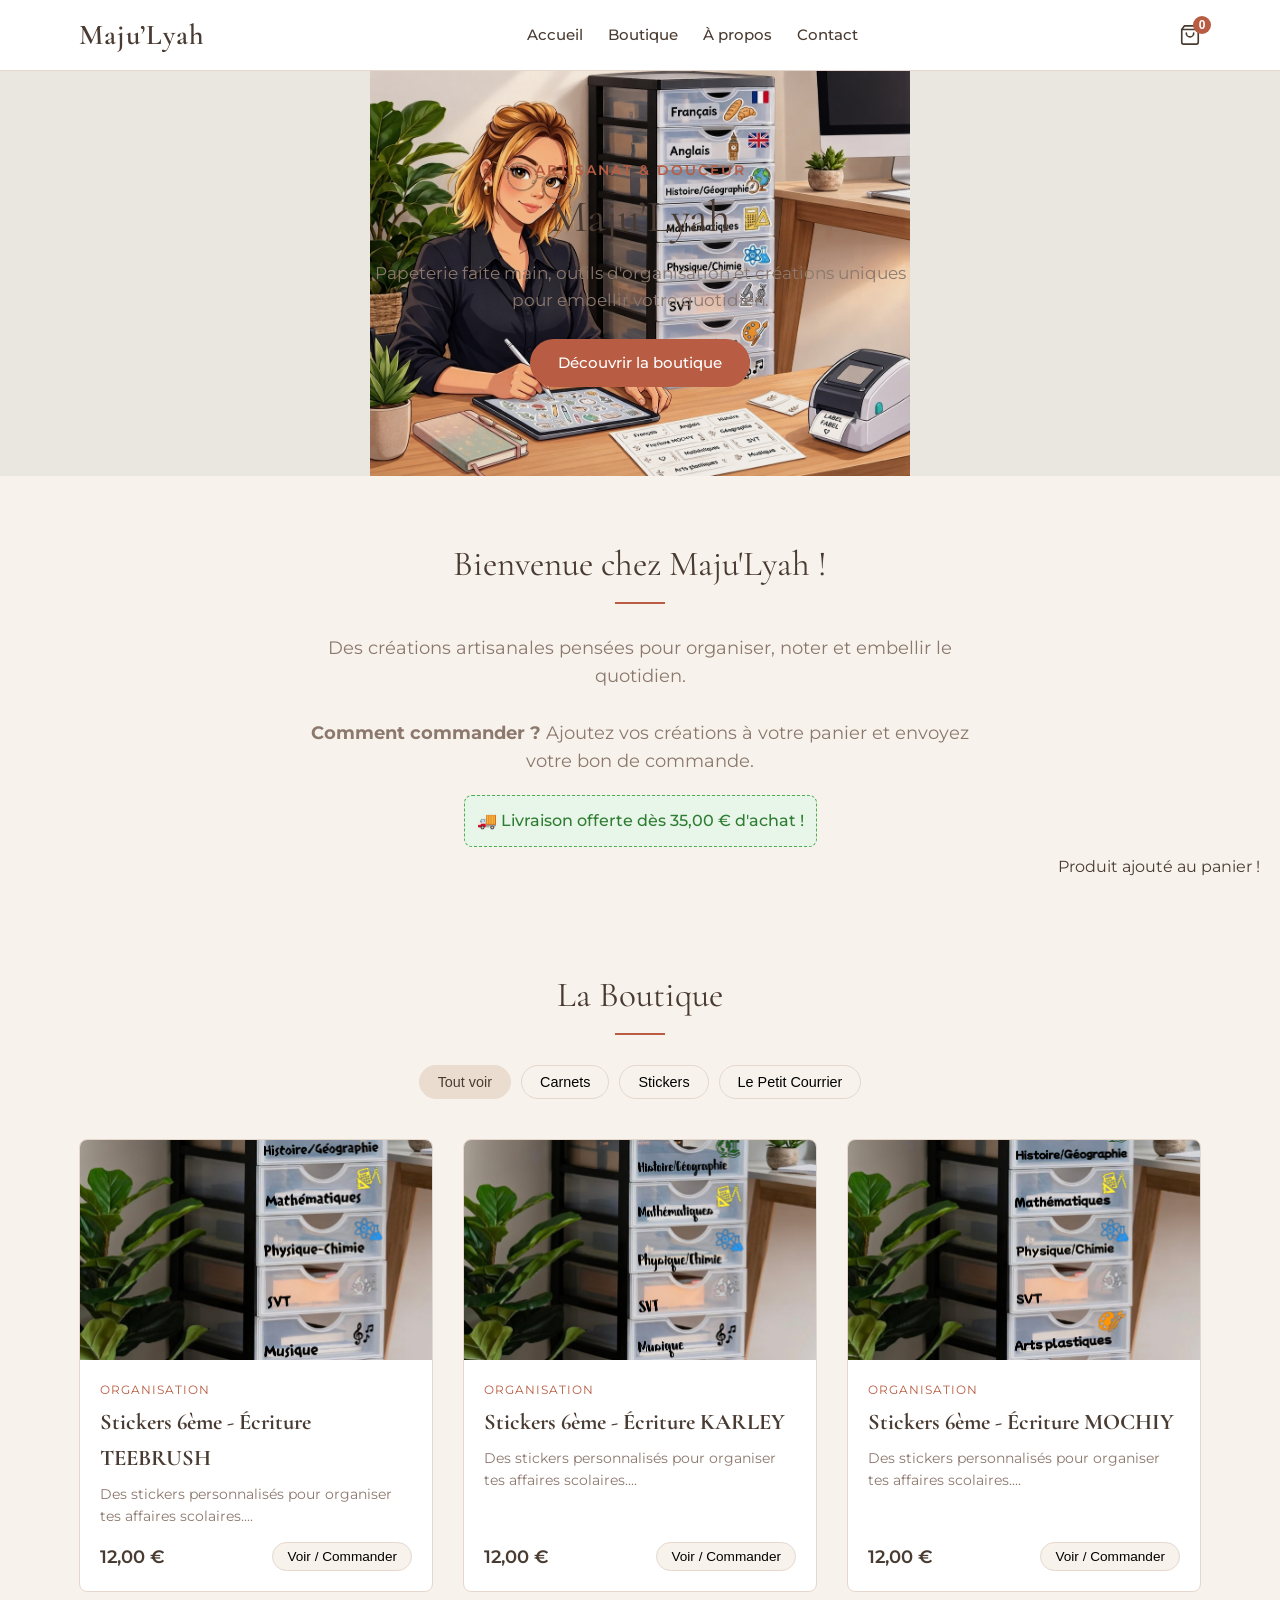
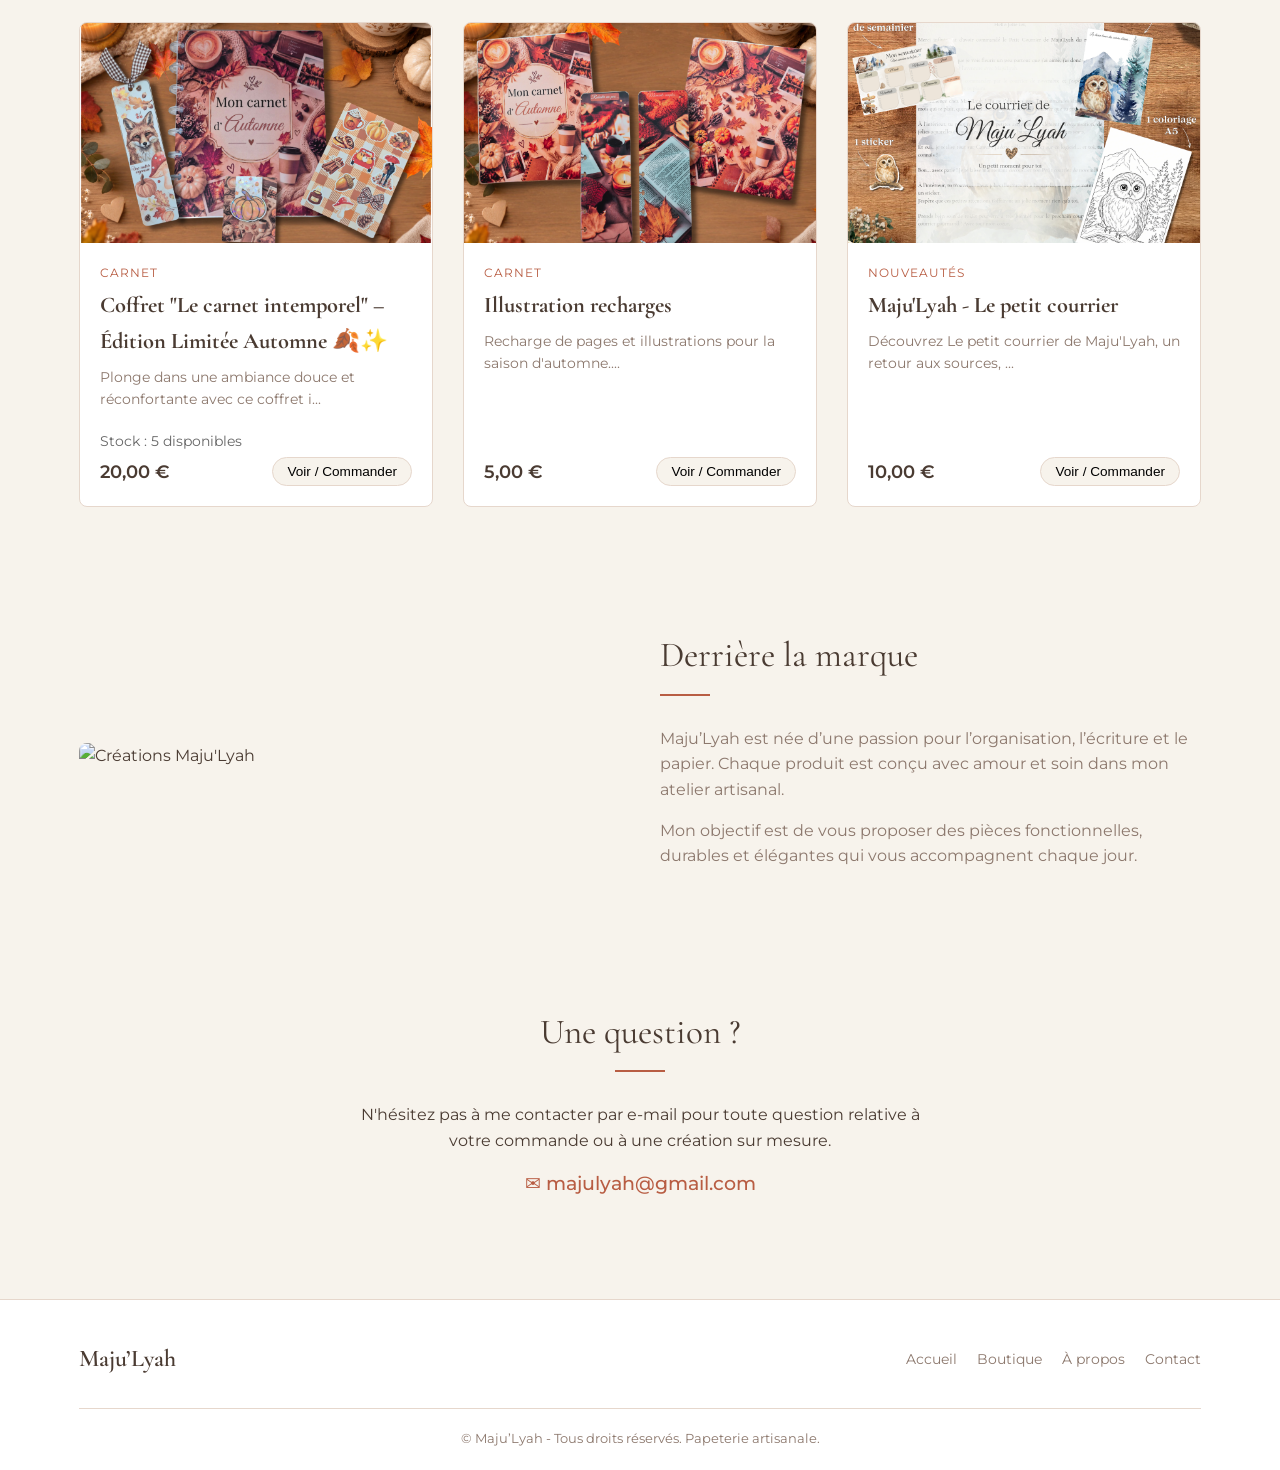
==== index.html @ ff9f1ecd "Refactor index.html for clarity and structure Updated viewport meta tag and title for better clarity" ====
<!DOCTYPE html>
<html lang="fr">
<head>
    <meta charset="UTF-8">
    <meta name="viewport" content="width=device-width, initial-scale=1.0, maximum-scale=1.0, user-scalable=no">
    <title>Maju’Lyah - Papeterie Artisanale & Organisation</title>
    <link rel="preconnect" href="https://fonts.googleapis.com">
    <link rel="preconnect" href="https://fonts.gstatic.com" crossorigin>
    <link href="https://fonts.googleapis.com/css2?family=Cormorant+Garamond:wght@400;600&family=Montserrat:wght@400;500;600&display=swap" rel="stylesheet">
    <link rel="stylesheet" href="style.css?v=3">
</head>
<body>

    <!-- ENTÊTE & NAVIGATION -->
    <header class="navbar">
        <div class="container nav-container">
            <a href="#accueil" class="brand-logo">Maju’Lyah</a>

            <nav class="nav-links" id="navLinks">
                <a href="#accueil" class="nav-item">Accueil</a>
                <a href="#boutique" class="nav-item">Boutique</a>
                <a href="#apropos" class="nav-item">À propos</a>
                <a href="#contact" class="nav-item">Contact</a>
            </nav>

            <div class="nav-actions">
                <button class="cart-icon-btn" id="openCartBtn" aria-label="Voir mon panier" type="button">
                    <svg width="22" height="22" viewBox="0 0 24 24" fill="none" stroke="currentColor" stroke-width="1.8" stroke-linecap="round" stroke-linejoin="round">
                        <path d="M6 2L3 6v14a2 2 0 0 0 2 2h14a2 2 0 0 0 2-2V6l-3-4z"></path>
                        <line x1="3" y1="6" x2="21" y2="6"></line>
                        <path d="M16 10a4 4 0 0 1-8 0"></path>
                    </svg>
                    <span class="cart-count" id="cartCount">0</span>
                </button>

                <button class="mobile-menu-toggle" id="mobileMenuBtn" aria-label="Menu" type="button">
                    <span></span>
                    <span></span>
                    <span></span>
                </button>
            </div>
        </div>
    </header>

    <!-- SECTION ACCUEIL / BANNIÈRE -->
    <section id="accueil" class="hero-section">
        <div class="hero-overlay"></div>
        <div class="hero-content">
            <span class="sub-subtitle">Artisanat & Douceur</span>
            <h1 class="hero-title">Maju’Lyah</h1>
            <p class="hero-description">Papeterie faite main, outils d'organisation et créations uniques pour embellir votre quotidien.</p>
            <a href="#boutique" class="btn btn-primary">Découvrir la boutique</a>
        </div>
    </section>

    <!-- INTRODUCTION -->
    <section class="intro-section text-center">
        <div class="container max-w-700">
            <h2 class="section-title">Bienvenue chez Maju'Lyah !</h2>
            <div class="title-underline"></div>
            <p class="intro-text">
                Des créations artisanales pensées pour organiser, noter et embellir le quotidien.<br><br>
                <strong>Comment commander ?</strong> Ajoutez vos créations à votre panier et envoyez votre bon de commande.
            </p>
            <div id="freeShippingBanner" style="margin-top: 20px; padding: 12px; background: #e8f5e9; border: 1px dashed #4caf50; border-radius: 8px; color: #2e7d32; font-weight: 500; display: inline-block;">
                🚚 Livraison offerte dès 35,00 € d'achat !
            </div>
        </div>
    </section>

    <!-- SECTIONS BOUTIQUE -->
    <section id="boutique" class="shop-section">
        <div class="container">
            <h2 class="section-title text-center">La Boutique</h2>
            <div class="title-underline"></div>

            <div class="category-filters">
                <button class="filter-btn active" data-category="all">Tout voir</button>
                <button class="filter-btn" data-category="carnets">Carnets</button>
                <button class="filter-btn" data-category="stickers">Stickers</button>
                <button class="filter-btn" data-category="courrier">Le Petit Courrier</button>
            </div>

            <div class="products-grid" id="productsGrid">
                <!-- Les produits sont injectés dynamiquement via JavaScript -->
            </div>
        </div>
    </section>

    <!-- À PROPOS -->
    <section id="apropos" class="about-section">
        <div class="container">
            <div class="about-grid">
                <div class="about-image-container">
                    <img src="images/about.jpg" alt="Créations Maju'Lyah" class="about-img">
                </div>
                <div class="about-text-content">
                    <h2 class="section-title">Derrière la marque</h2>
                    <div class="title-underline left"></div>
                    <p>Maju’Lyah est née d’une passion pour l’organisation, l’écriture et le papier. Chaque produit est conçu avec amour et soin dans mon atelier artisanal.</p>
                    <p>Mon objectif est de vous proposer des pièces fonctionnelles, durables et élégantes qui vous accompagnent chaque jour.</p>
                </div>
            </div>
        </div>
    </section>

    <!-- CONTACT -->
    <section id="contact" class="contact-section text-center">
        <div class="container max-w-600">
            <h2 class="section-title">Une question ?</h2>
            <div class="title-underline"></div>
            <p>N'hésitez pas à me contacter par e-mail pour toute question relative à votre commande ou à une création sur mesure.</p>
            <a href="mailto:majulyah@gmail.com" class="contact-email-link">
                ✉ majulyah@gmail.com
            </a>
        </div>
    </section>

    <!-- FOOTER -->
    <footer class="site-footer">
        <div class="container">
            <div class="footer-content">
                <div class="footer-logo">Maju’Lyah</div>
                <div class="footer-links">
                    <a href="#accueil">Accueil</a>
                    <a href="#boutique">Boutique</a>
                    <a href="#apropos">À propos</a>
                    <a href="#contact">Contact</a>
                </div>
            </div>
            <div class="footer-bottom">
                &copy; Maju’Lyah - Tous droits réservés. Papeterie artisanale.
            </div>
        </div>
    </footer>

    <!-- MODALE DETAIL PRODUIT -->
    <div class="modal" id="productModal">
        <div class="modal-overlay" id="modalOverlay"></div>
        <div class="modal-card">
            <button class="modal-close" id="closeModalBtn">&times;</button>
            <div class="product-detail-grid" id="modalContent">
                <!-- Contenu injecté dynamiquement -->
            </div>
        </div>
    </div>

    <!-- DRAWER PANIER / COMMANDE -->
    <div class="cart-drawer" id="cartDrawer">
        <div class="cart-drawer-overlay" id="cartOverlay"></div>
        <div class="cart-drawer-content">
            <div class="cart-header">
                <h3>Mon Bon de Commande</h3>
                <button class="close-drawer-btn" id="closeCartBtn">&times;</button>
            </div>

            <!-- ÉTAPE 1 : PANIER -->
            <div class="cart-step active" id="cartStep1">
                <div id="freeShippingNotice" style="margin-bottom: 12px; padding: 10px; background: #e8f5e9; border: 1px solid #c8e6c9; border-radius: 6px; color: #2e7d32; font-size: 0.85rem; text-align: center;">
                    <!-- Message dynamique livraison offerte -->
                </div>

                <div class="cart-items-list" id="cartItemsContainer">
                    <!-- Articles ajoutés -->
                </div>

                <div class="cart-footer">
                    <div class="cart-total-row">
                        <span>Total :</span>
                        <span id="cartTotalPrice">0,00 €</span>
                    </div>
                    <button type="button" class="btn btn-primary btn-block" id="goToCheckoutBtn">
                        Remplir mes coordonnées
                    </button>
                </div>
            </div>

            <!-- ÉTAPE 2 : FORMULAIRE -->
            <div class="cart-step" id="cartStep2">
                <button type="button" class="back-btn" id="backToCartBtn">&larr; Retour au panier</button>
                <form id="orderForm" action="https://formspree.io/f/xvgokpqy" method="POST">
                    <input type="hidden" name="Recapitulatif_Commande" id="hiddenOrderRecap">
                    <input type="hidden" name="Total_Commande" id="hiddenOrderTotal">

                    <div class="form-group">
                        <label for="clientName">Nom et Prénom *</label>
                        <input type="text" id="clientName" name="Nom_Client" class="form-input" required>
                    </div>

                    <div class="form-group">
                        <label for="clientEmail">Adresse E-mail *</label>
                        <input type="email" id="clientEmail" name="Email_Client" class="form-input" required>
                    </div>

                    <div class="form-group">
                        <label for="clientPhone">Téléphone</label>
                        <input type="tel" id="clientPhone" name="Telephone_Client" class="form-input">
                    </div>

                    <div class="form-group">
                        <label for="clientAddress">Adresse de livraison complète *</label>
                        <textarea id="clientAddress" name="Adresse_Livraison" class="form-input" rows="3" required></textarea>
                    </div>

                    <div class="form-group">
                        <label for="clientNotes">Notes ou personnalisation</label>
                        <textarea id="clientNotes" name="Notes_Commande" class="form-input" rows="2"></textarea>
                    </div>

                    <div class="cart-footer">
                        <div class="cart-total-row">
                            <span>Total estimé :</span>
                            <span id="checkoutTotalPrice">0,00 €</span>
                        </div>
                        <button type="submit" class="btn btn-primary btn-block">
                            Envoyer mon bon de commande
                        </button>
                    </div>
                </form>
            </div>
        </div>
    </div>

    <!-- NOTIFICATION TOAST -->
    <div class="toast" id="toast">Produit ajouté au panier !</div>

    <script src="script.js"></script>
</body>
</html>
---- style.css ----
/* ==========================================================================
MAJU'LYAH - STYLES PRINCIPAUX
========================================================================== */

:root {
--color-bg: #f7f3ec;
--color-surface: #ffffff;
--color-text: #4a3b32;
--color-text-muted: #8c786d;
--color-primary: #b85d43;
--color-primary-hover: #9e4b33;
--color-accent: #ebdcd0;
--color-border: #e6d7cc;
--font-heading: 'Cormorant Garamond', serif;
--font-body: 'Montserrat', sans-serif;
--max-width: 1200px;
--border-radius: 8px;
--transition: all 0.3s ease;
}

* {
box-sizing: border-box;
margin: 0;
padding: 0;
}

body {
font-family: var(--font-body);
background-color: var(--color-bg);
color: var(--color-text);
line-height: 1.6;
}

.container {
width: 90%;
max-width: var(--max-width);
margin: 0 auto;
padding: 0 15px;
}

.text-center { text-align: center; }
.text-left { text-align: left; }
.max-w-700 { max-width: 700px; margin-left: auto; margin-right: auto; }
.max-w-600 { max-width: 600px; margin-left: auto; margin-right: auto; }

/* ==========================================================================
ENTÊTE & NAVIGATION
========================================================================== */

.navbar {
background-color: var(--color-surface);
border-bottom: 1px solid var(--color-border);
position: sticky;
top: 0;
z-index: 100;
}

.nav-container {
display: flex;
justify-content: space-between;
align-items: center;
height: 70px;
}

.brand-logo {
font-family: var(--font-heading);
font-size: 1.8rem;
font-weight: 600;
color: var(--color-text);
text-decoration: none;
letter-spacing: 1px;
}

.nav-links {
display: flex;
gap: 25px;
}

.nav-item {
text-decoration: none;
color: var(--color-text);
font-weight: 500;
font-size: 0.95rem;
transition: var(--transition);
}

.nav-item:hover {
color: var(--color-primary);
}

.nav-actions {
display: flex;
align-items: center;
gap: 15px;
}

.cart-icon-btn {
background: none;
border: none;
cursor: pointer;
position: relative;
color: var(--color-text);
display: flex;
align-items: center;
}

.cart-count {
position: absolute;
top: -8px;
right: -10px;
background-color: var(--color-primary);
color: #fff;
font-size: 0.75rem;
font-weight: 600;
width: 18px;
height: 18px;
border-radius: 50%;
display: flex;
align-items: center;
justify-content: center;
}

.mobile-menu-toggle {
display: none;
flex-direction: column;
gap: 4px;
background: none;
border: none;
cursor: pointer;
}

.mobile-menu-toggle span {
width: 22px;
height: 2px;
background-color: var(--color-text);
}

/* ==========================================================================
SECTION ACCUEIL / BANNIÈRE
========================================================================== */

.hero-section {
width: 100%;
min-height: 45vh;
max-height: 350px;
background-image: url('images/about2.jpg');
background-size: contain;
background-position: center;
background-repeat: no-repeat;
display: flex;
align-items: center;
justify-content: center;
position: relative;
}

.hero-overlay {
position: absolute;
top: 0;
left: 0;
width: 100%;
height: 100%;
background: rgba(0, 0, 0, 0.05);
}

.hero-content {
position: relative;
z-index: 2;
text-align: center;
color: var(--color-text);
}

.sub-subtitle {
text-transform: uppercase;
font-size: 0.85rem;
letter-spacing: 2px;
color: var(--color-primary);
margin-bottom: 10px;
display: block;
font-weight: 600;
}

.hero-title {
font-family: var(--font-heading);
font-size: 2.8rem;
font-weight: 400;
margin-bottom: 15px;
line-height: 1.2;
}

.hero-description {
font-size: 1.05rem;
color: var(--color-text-muted);
margin-bottom: 25px;
max-width: 550px;
margin-left: auto;
margin-right: auto;
}

/* ==========================================================================
BOUTONS & ELEMENTS COMMUNS
========================================================================== */

.btn {
display: inline-block;
padding: 12px 28px;
border-radius: 30px;
text-decoration: none;
font-weight: 500;
font-size: 0.95rem;
transition: var(--transition);
border: none;
cursor: pointer;
}

.btn-primary {
background-color: var(--color-primary);
color: #ffffff;
}

.btn-primary:hover {
background-color: var(--color-primary-hover);
}

.btn-block {
display: block;
width: 100%;
}

.section-title {
font-family: var(--font-heading);
font-size: 2.2rem;
font-weight: 400;
margin-bottom: 10px;
}

.title-underline {
width: 50px;
height: 2px;
background-color: var(--color-primary);
margin: 0 auto 30px auto;
}

.title-underline.left {
margin-left: 0;
}

/* ==========================================================================
SECTIONS CONTENU
========================================================================== */

.intro-section,
.shop-section,
.about-section,
.contact-section {
padding: 60px 0;
}

.intro-text {
font-size: 1.1rem;
color: var(--color-text-muted);
}

/* FILTRES BOUTIQUE */
.category-filters {
display: flex;
justify-content: center;
gap: 10px;
margin-bottom: 40px;
flex-wrap: wrap;
}

.filter-btn {
background: none;
border: 1px solid var(--color-border);
padding: 8px 18px;
border-radius: 20px;
cursor: pointer;
font-size: 0.9rem;
transition: var(--transition);
}

.filter-btn.active,
.filter-btn:hover {
background-color: var(--color-accent);
border-color: var(--color-accent);
color: var(--color-text);
}

/* GRILLE PRODUITS */
.products-grid {
display: grid;
grid-template-columns: repeat(auto-fill, minmax(260px, 1fr));
gap: 30px;
}

.product-card {
background-color: var(--color-surface);
border-radius: var(--border-radius);
overflow: hidden;
border: 1px solid var(--color-border);
transition: var(--transition);
display: flex;
flex-direction: column;
}

.product-card:hover {
transform: translateY(-5px);
box-shadow: 0 10px 20px rgba(0,0,0,0.05);
}

.product-image-container {
width: 100%;
height: 220px;
overflow: hidden;
cursor: pointer;
}

.product-image-container img {
width: 100%;
height: 100%;
object-fit: cover;
transition: var(--transition);
}

.product-card:hover .product-image-container img {
transform: scale(1.03);
}

.product-info {
padding: 20px;
display: flex;
flex-direction: column;
flex-grow: 1;
}

.product-category {
font-size: 0.75rem;
text-transform: uppercase;
color: var(--color-primary);
letter-spacing: 1px;
margin-bottom: 5px;
}

.product-name {
font-family: var(--font-heading);
font-size: 1.4rem;
margin-bottom: 8px;
cursor: pointer;
}

.product-desc-short {
font-size: 0.85rem;
color: var(--color-text-muted);
margin-bottom: 15px;
flex-grow: 1;
}

.product-bottom {
display: flex;
justify-content: space-between;
align-items: center;
margin-top: auto;
}

.product-price {
font-weight: 600;
font-size: 1.1rem;
}

.btn-order-card {
background-color: var(--color-bg);
border: 1px solid var(--color-border);
padding: 6px 14px;
border-radius: 15px;
font-size: 0.85rem;
cursor: pointer;
transition: var(--transition);
}

.btn-order-card:hover {
background-color: var(--color-primary);
color: #ffffff;
border-color: var(--color-primary);
}

/* SECTION À PROPOS */
.about-grid {
display: grid;
grid-template-columns: 1fr 1fr;
gap: 40px;
align-items: center;
}

.about-img {
width: 100%;
border-radius: var(--border-radius);
object-fit: cover;
}

.about-text-content p {
margin-bottom: 15px;
color: var(--color-text-muted);
}

/* SECTION CONTACT */
.contact-email-link {
display: inline-flex;
align-items: center;
gap: 10px;
font-size: 1.2rem;
color: var(--color-primary);
text-decoration: none;
font-weight: 500;
margin-top: 15px;
}

/* FOOTER */
.site-footer {
background-color: var(--color-surface);
border-top: 1px solid var(--color-border);
padding: 40px 0 20px 0;
margin-top: 40px;
}

.footer-content {
display: flex;
justify-content: space-between;
align-items: center;
margin-bottom: 30px;
flex-wrap: wrap;
gap: 20px;
}

.footer-logo {
font-family: var(--font-heading);
font-size: 1.5rem;
font-weight: 600;
}

.footer-links {
display: flex;
gap: 20px;
flex-wrap: wrap;
}

.footer-links a {
color: var(--color-text-muted);
text-decoration: none;
font-size: 0.9rem;
}

.footer-bottom {
text-align: center;
font-size: 0.8rem;
color: var(--color-text-muted);
border-top: 1px solid var(--color-border);
padding-top: 20px;
}

/* ==========================================================================
MODALE & PANIER (DRAWER)
========================================================================== */

/* MODALE */
.modal {
position: fixed;
top: 0;
left: 0;
width: 100%;
height: 100%;
z-index: 1000;
display: flex;
align-items: center;
justify-content: center;
opacity: 0;
pointer-events: none;
transition: var(--transition);
}

.modal.active {
opacity: 1;
pointer-events: auto;
}

.modal-overlay {
position: absolute;
width: 100%;
height: 100%;
background: rgba(0,0,0,0.5);
}

.modal-card {
background: var(--color-surface);
width: 90%;
max-width: 700px;
border-radius: var(--border-radius);
padding: 30px;
position: relative;
z-index: 2;
max-height: 90vh;
overflow-y: auto;
}

.modal-close {
position: absolute;
top: 15px;
right: 20px;
background: none;
border: none;
font-size: 1.8rem;
cursor: pointer;
}

.product-detail-grid {
display: grid;
grid-template-columns: 1fr 1fr;
gap: 25px;
}

.product-detail-image img {
width: 100%;
border-radius: var(--border-radius);
}

.form-group {
margin-bottom: 15px;
}

.form-input {
width: 100%;
padding: 10px;
border: 1px solid var(--color-border);
border-radius: 6px;
font-family: inherit;
}

.qty-input {
width: 80px;
}

/* PANIER DRAWER */
.cart-drawer {
position: fixed;
top: 0;
right: 0;
width: 100%;
height: 100%;
z-index: 1000;
display: flex;
justify-content: flex-end;
opacity: 0;
pointer-events: none;
transition: var(--transition);
}

.cart-drawer.active {
opacity: 1;
pointer-events: auto;
}

.cart-drawer-overlay {
position: absolute;
width: 100%;
height: 100%;
background: rgba(0,0,0,0.4);
}

.cart-drawer-content {
width: 100%;
max-width: 420px;
background: var(--color-surface);
height: 100vh;
position: relative;
z-index: 2;
padding: 20px 20px 40px 20px;
display: flex;
flex-direction: column;
box-sizing: border-box;
overflow: hidden;
}

.cart-header {
display: flex;
justify-content: space-between;
align-items: center;
border-bottom: 1px solid var(--color-border);
padding-bottom: 15px;
margin-bottom: 15px;
flex-shrink: 0;
}

.close-drawer-btn {
background: none;
border: none;
font-size: 1.8rem;
cursor: pointer;
}

.cart-step {
display: none;
flex-direction: column;
height: 100%;
overflow: hidden;
}

.cart-step.active {
display: flex;
}

.cart-items-list {
margin-bottom: 10px;
overflow-y: auto;
flex-grow: 1;
padding-right: 5px;
}

.cart-item {
display: flex;
gap: 12px;
margin-bottom: 15px;
padding-bottom: 15px;
border-bottom: 1px solid var(--color-border);
}

.cart-item-img {
width: 60px;
height: 60px;
object-fit: cover;
border-radius: 4px;
}

.cart-item-details {
flex-grow: 1;
}

.cart-item-title {
font-weight: 600;
font-size: 0.9rem;
}

.cart-item-variant {
font-size: 0.75rem;
color: var(--color-text-muted);
}

.cart-item-price {
font-size: 0.85rem;
font-weight: 500;
}

.cart-item-qty {
display: flex;
align-items: center;
gap: 8px;
margin-top: 5px;
}

.qty-btn {
background: var(--color-bg);
border: 1px solid var(--color-border);
width: 22px;
height: 22px;
border-radius: 50%;
cursor: pointer;
}

.cart-item-remove {
background: none;
border: none;
color: #cc0000;
cursor: pointer;
font-size: 1.2rem;
}

.cart-footer {
border-top: 1px solid var(--color-border);
padding-top: 15px;
padding-bottom: 30px;
margin-top: auto;
background-color: var(--color-surface);
flex-shrink: 0;
}

.cart-total-row {
display: flex;
justify-content: space-between;
align-items: center;
font-weight: 600;
font-size: 1.05rem;
margin-bottom: 15px;
flex-wrap: wrap;
gap: 5px;
}

.back-btn {
background: none;
border: none;
color: var(--color-primary);
cursor: pointer;
margin-bottom: 15px;
align-self: flex-start;
}

.form-row {
display: grid;
grid-template-columns: 1fr 1fr;
gap: 10px;
}

.checkbox-group {
display: flex;
gap: 8px;
align-items: flex-start;
font-size: 0.8rem;
}

/* BANDEAU LIVRAISON OFFERTE DANS LE PANIER */
#freeShippingNotice {
flex-shrink: 0;
}

/* TOAST NOTIFICATION */
.toast {
position: fixed;
bottom: 20px;
right: 20px;
background-color: var(--color-
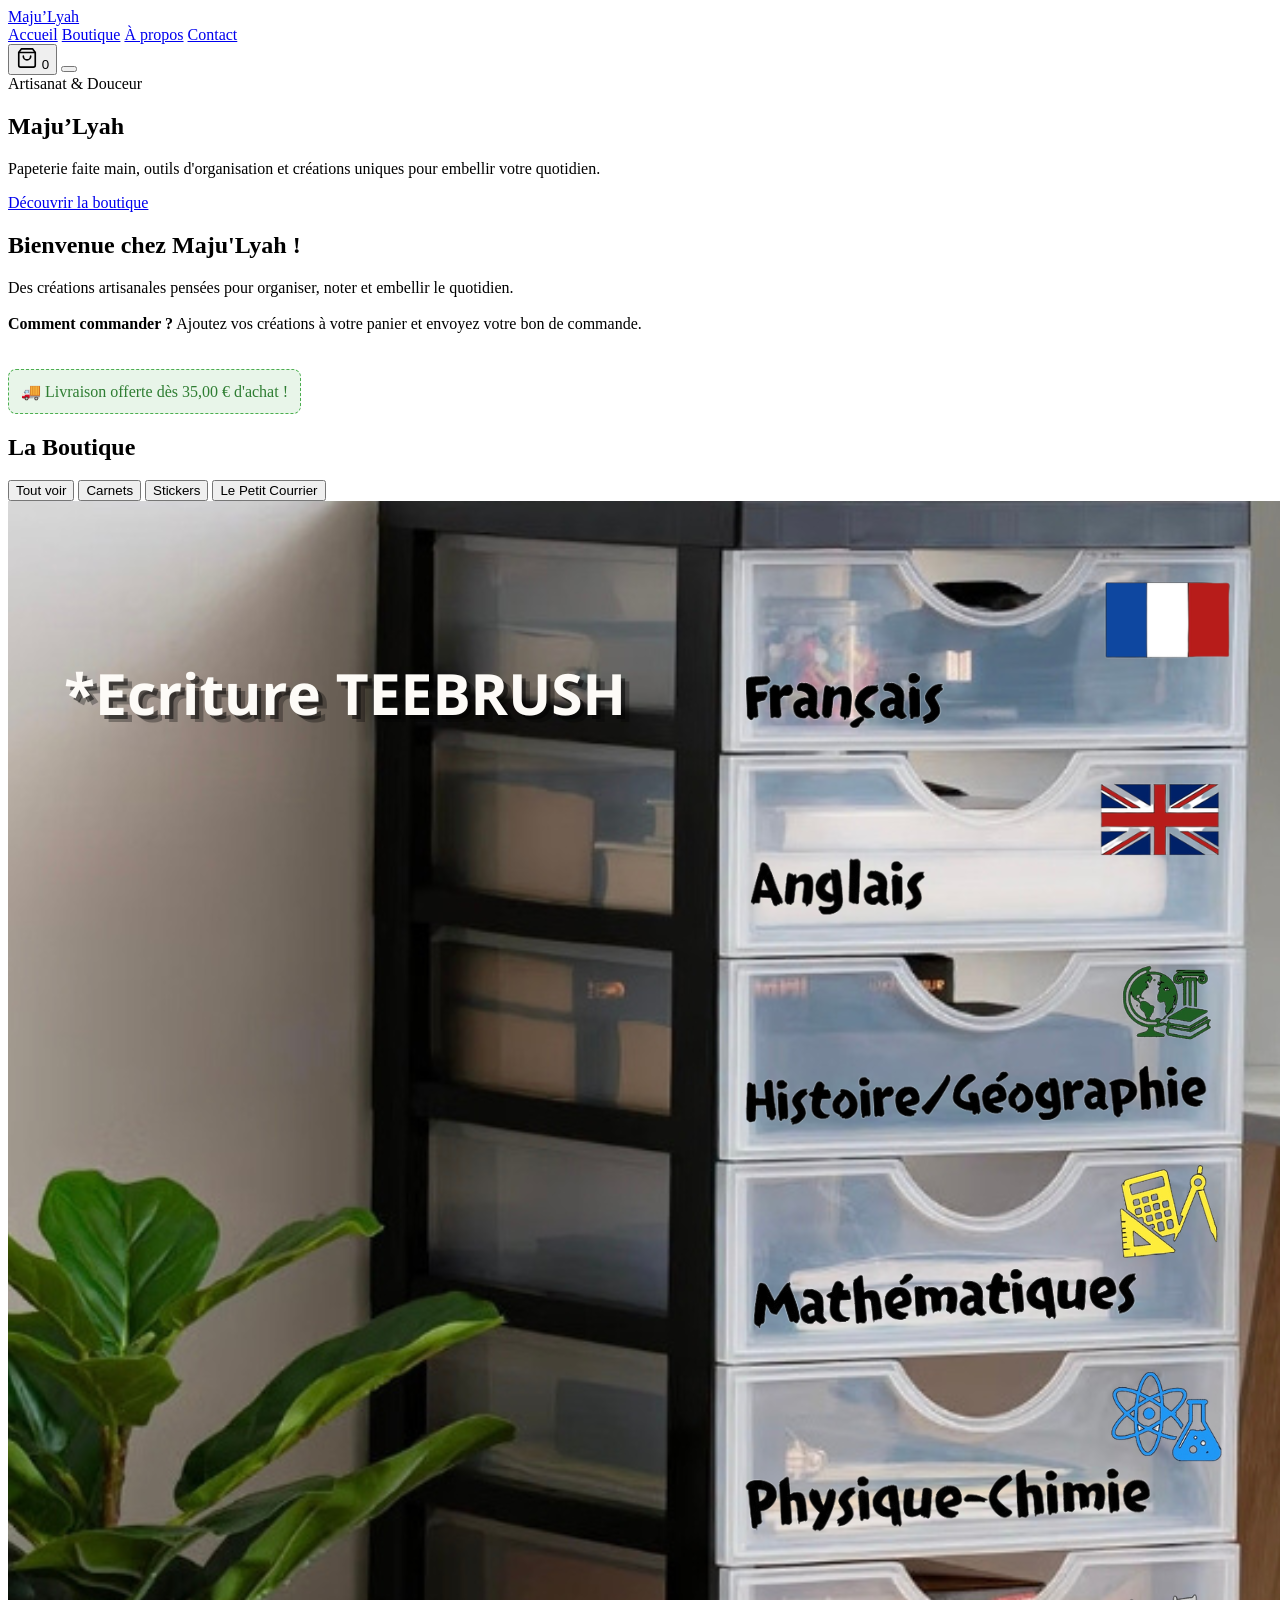
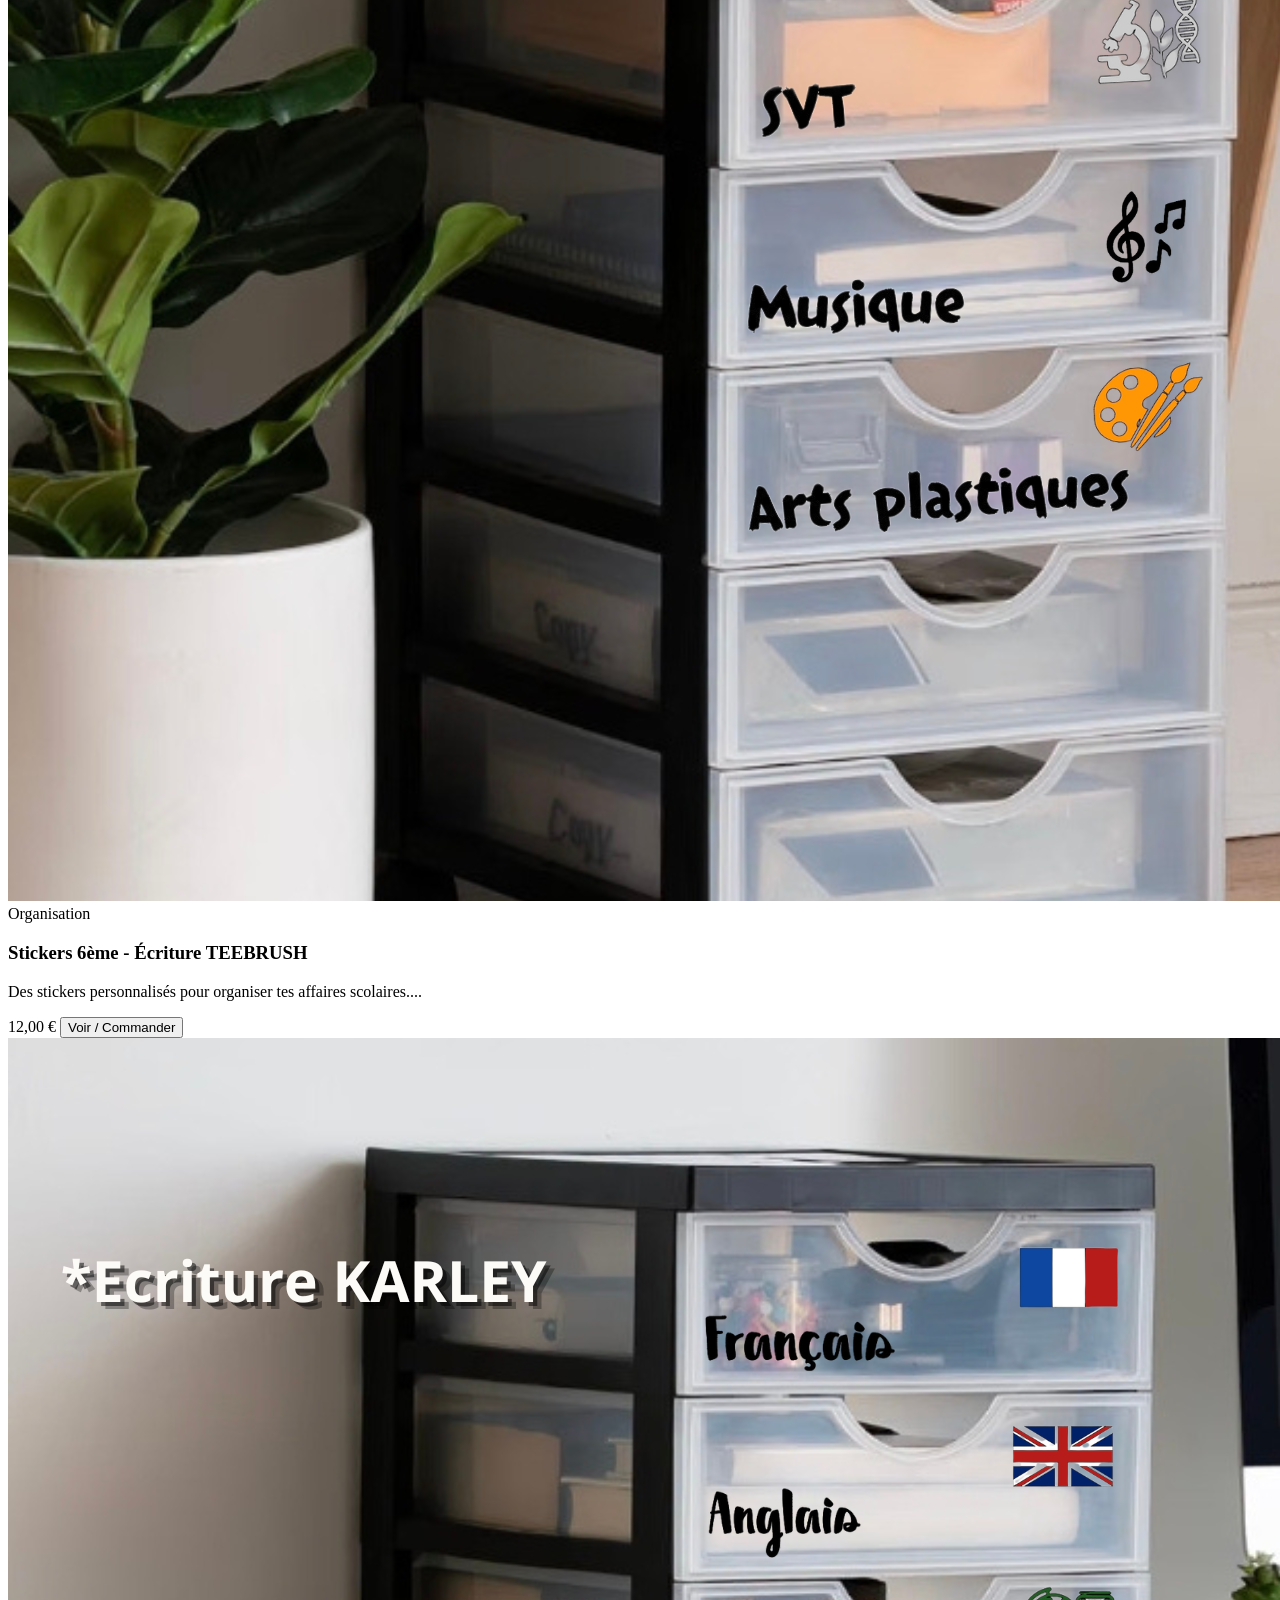
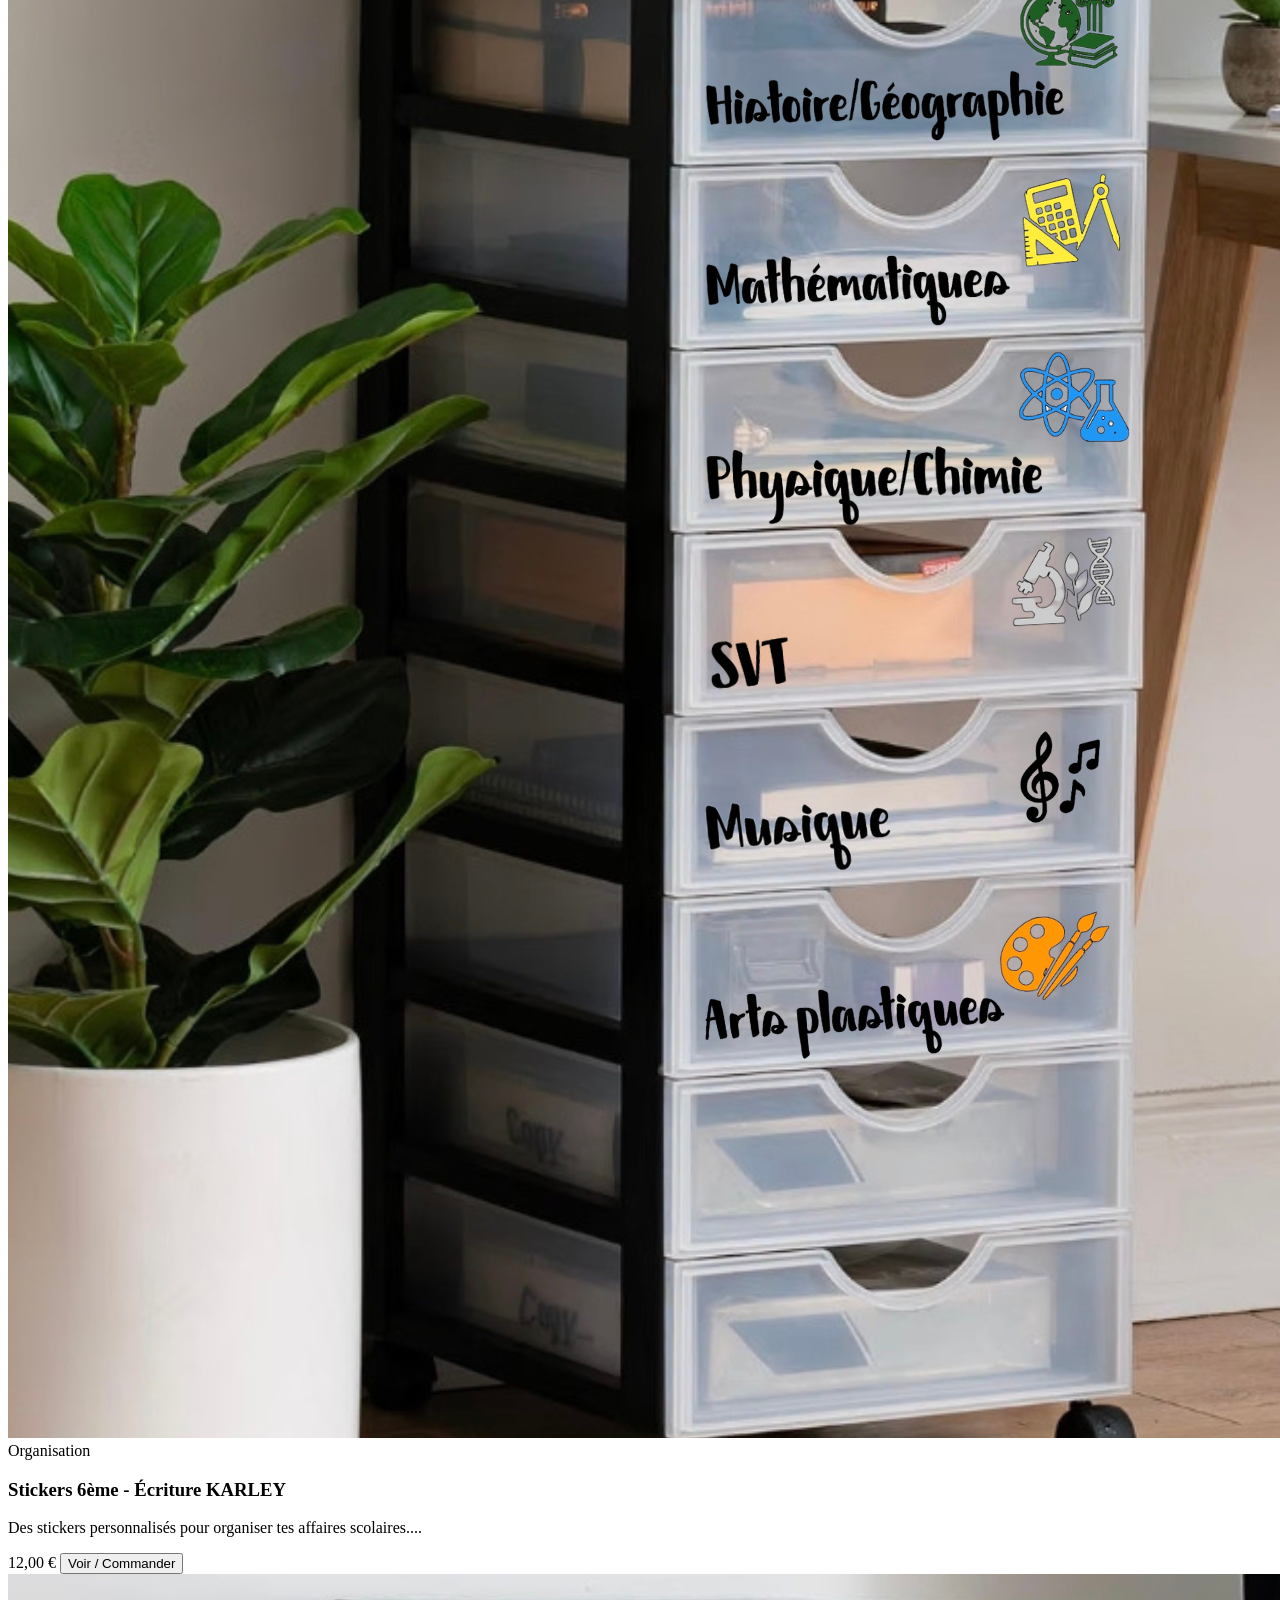
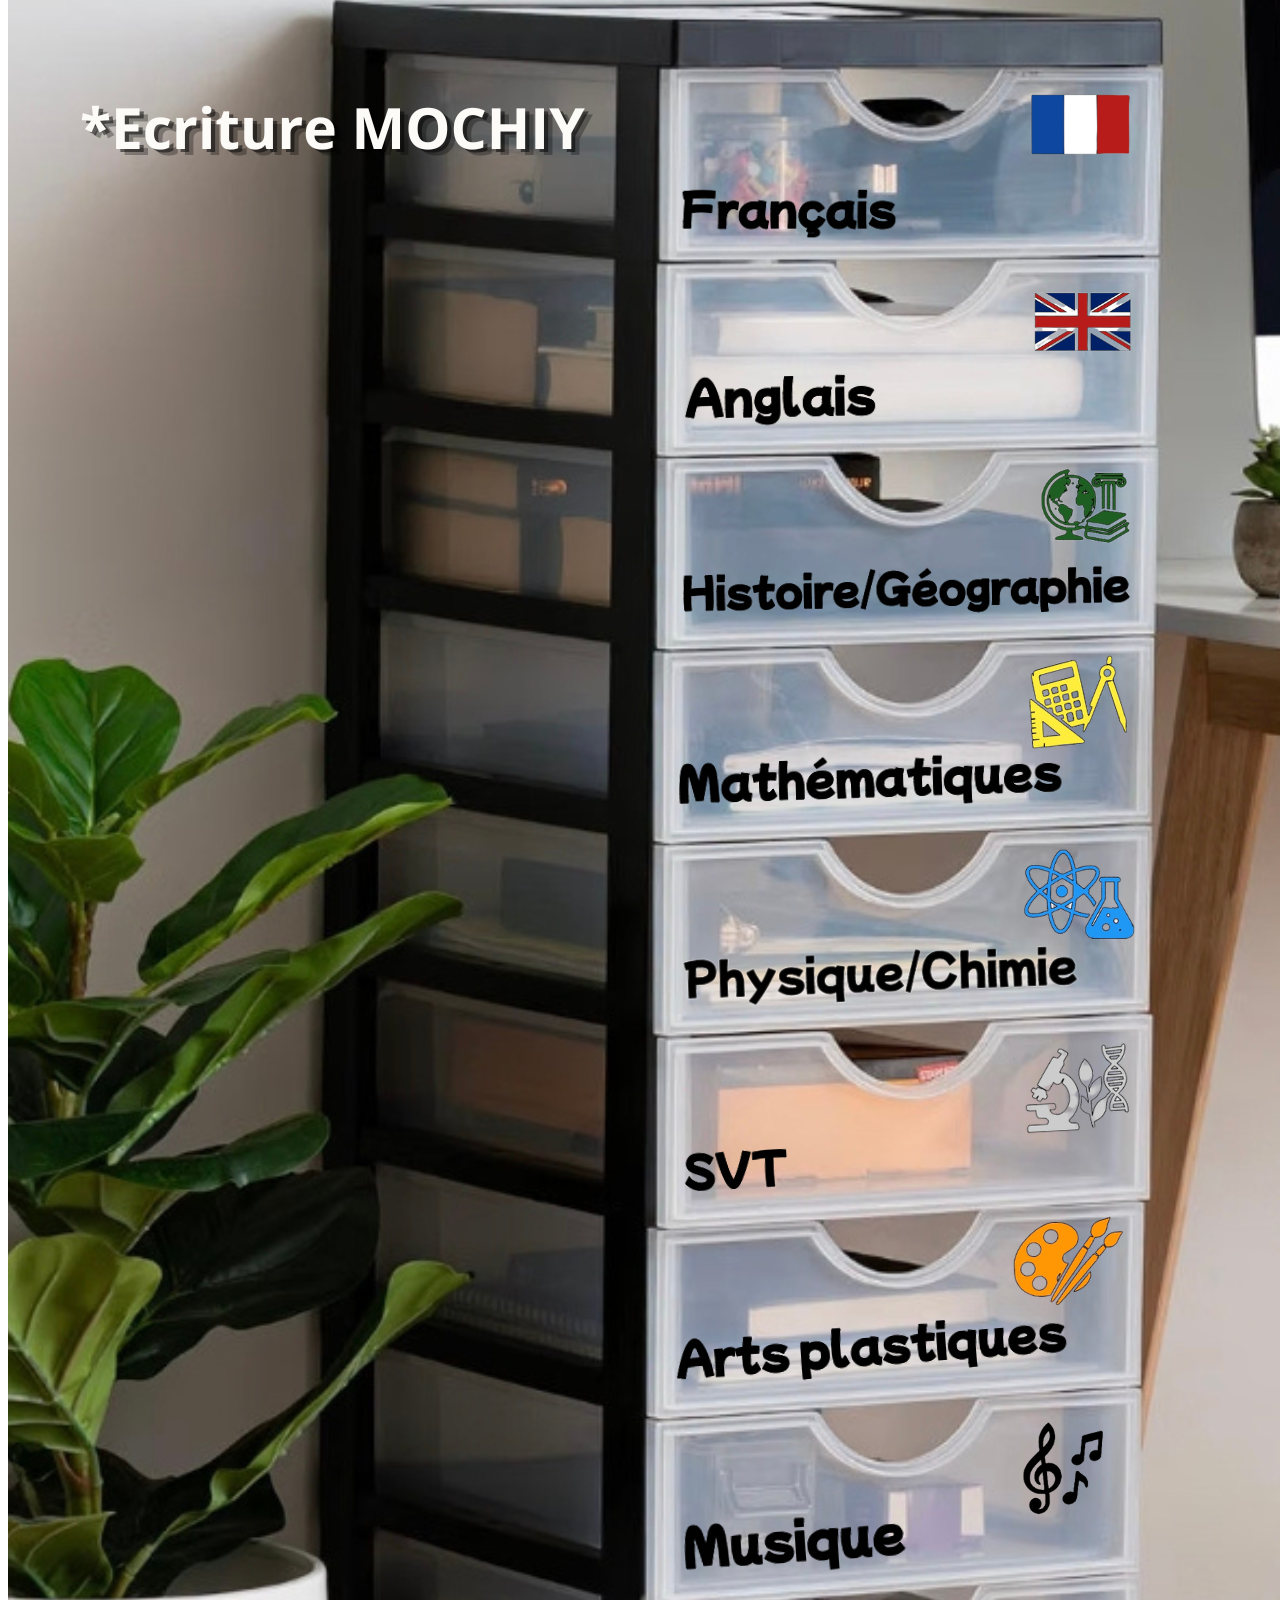
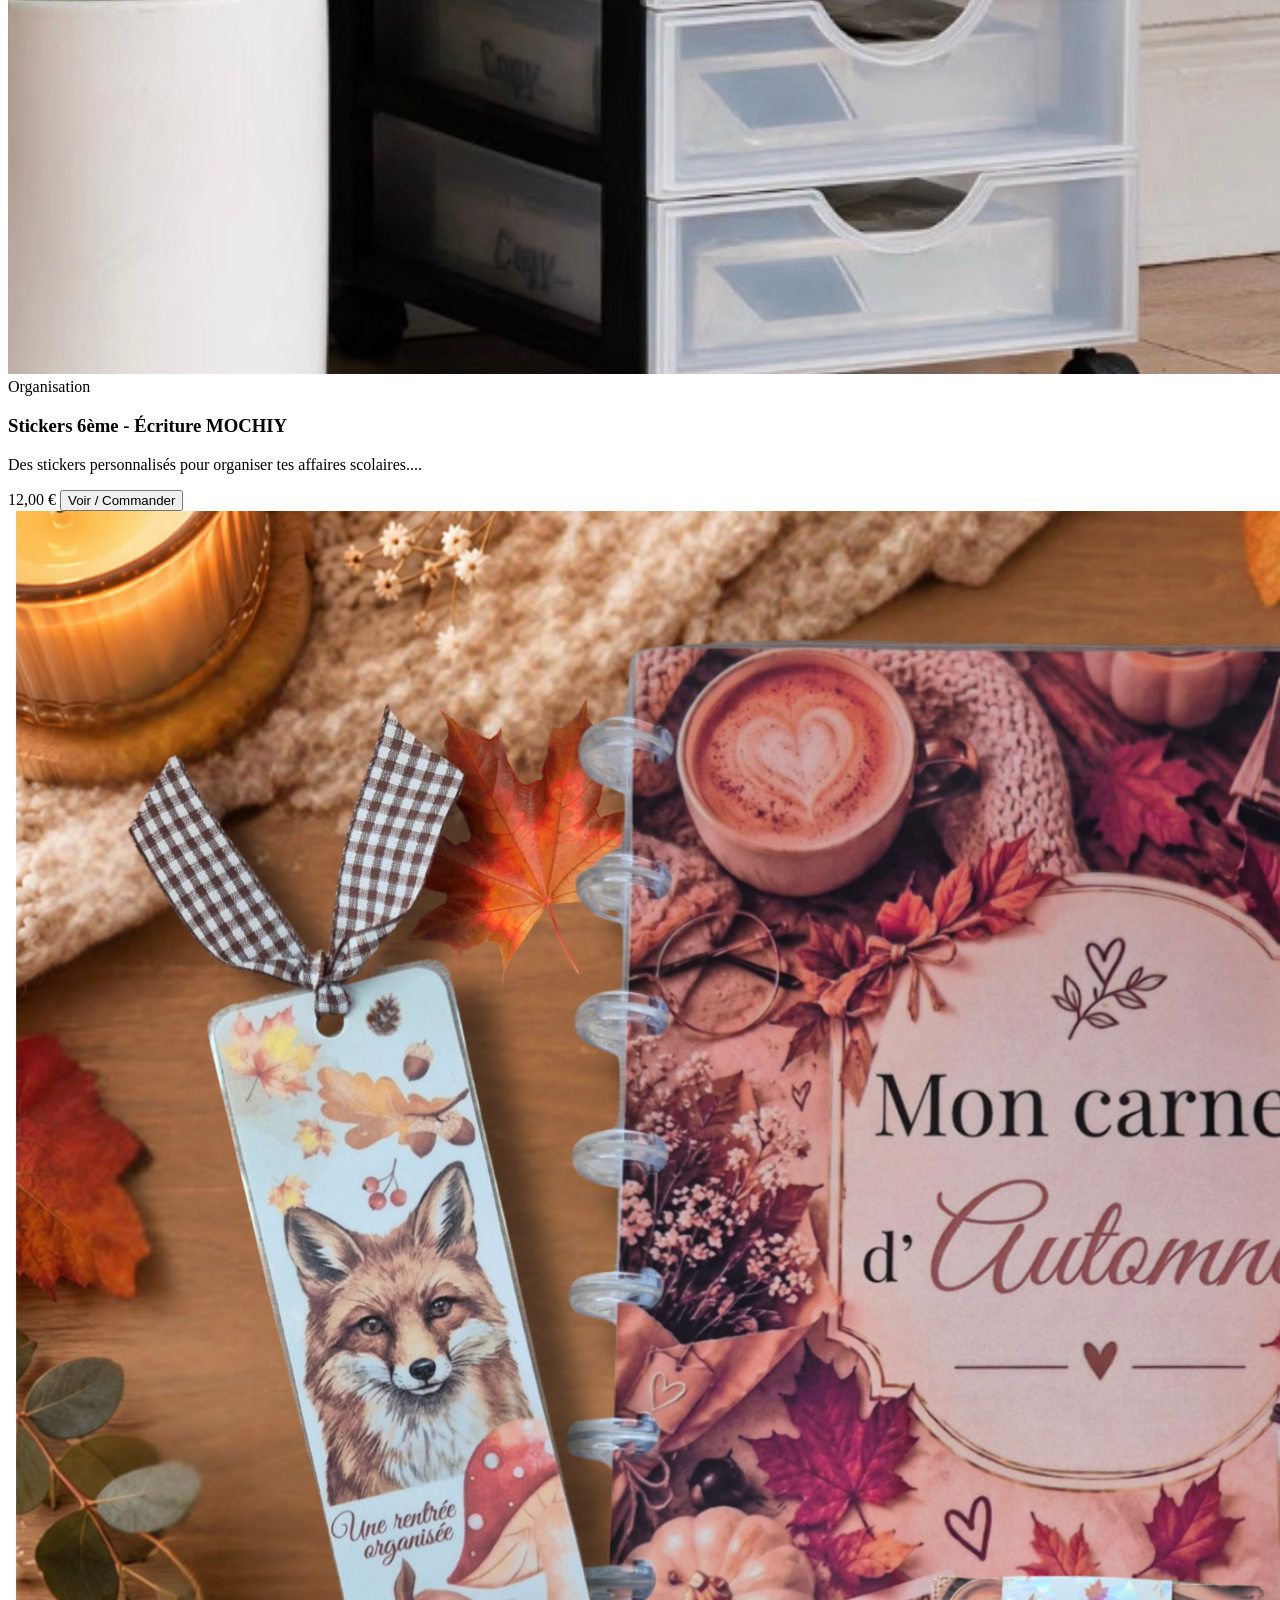
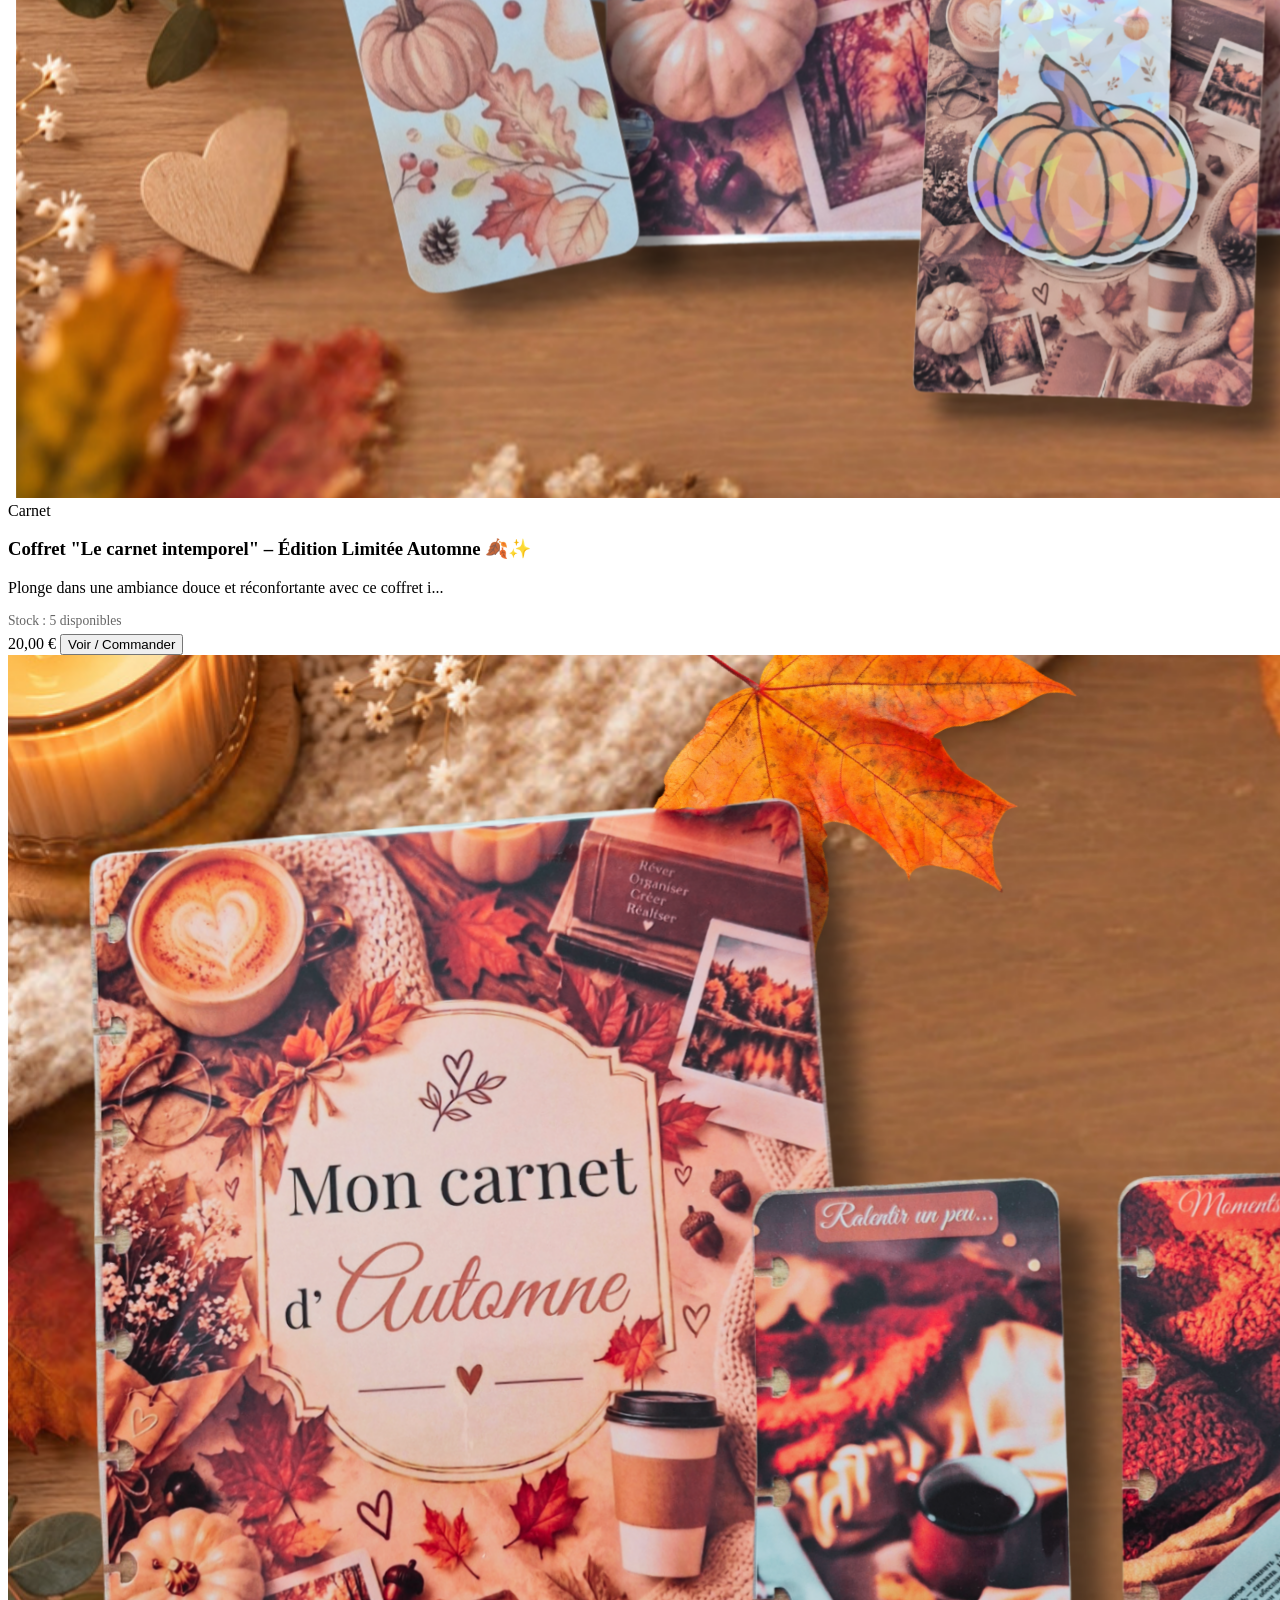
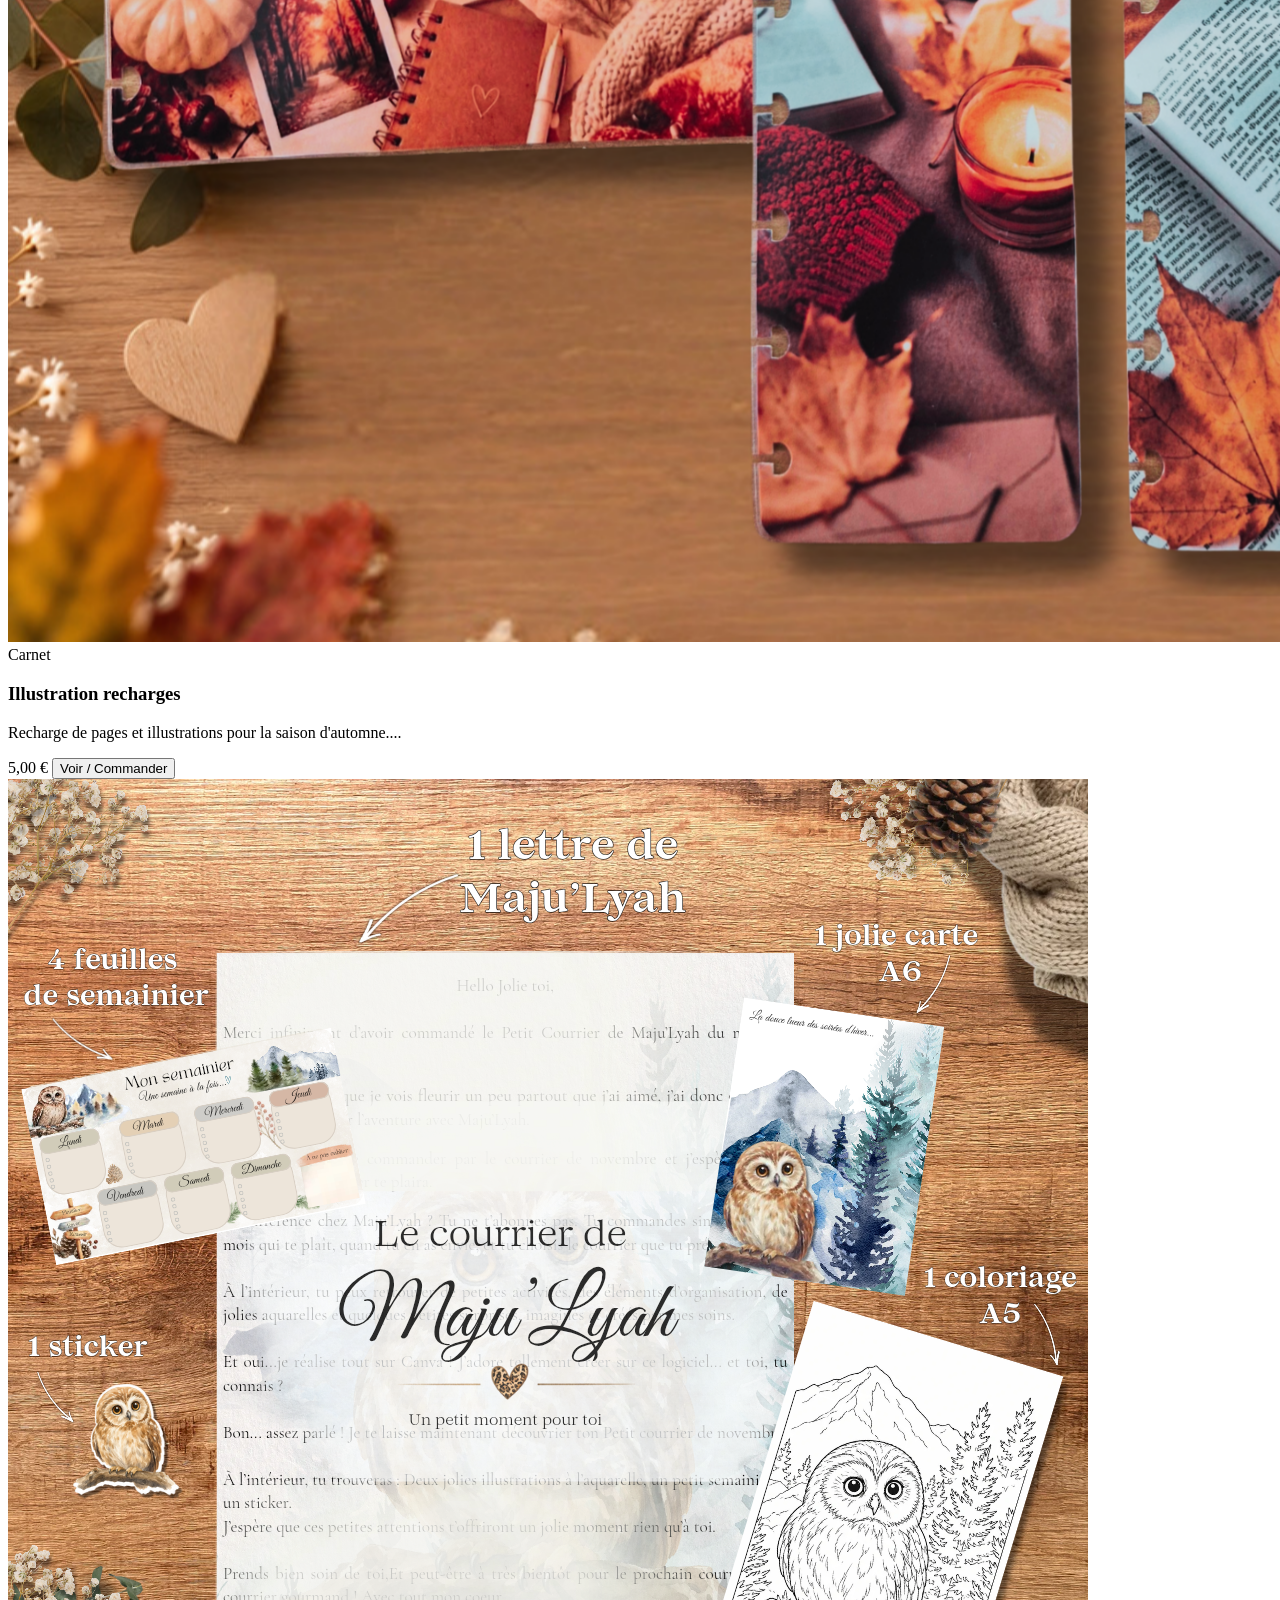
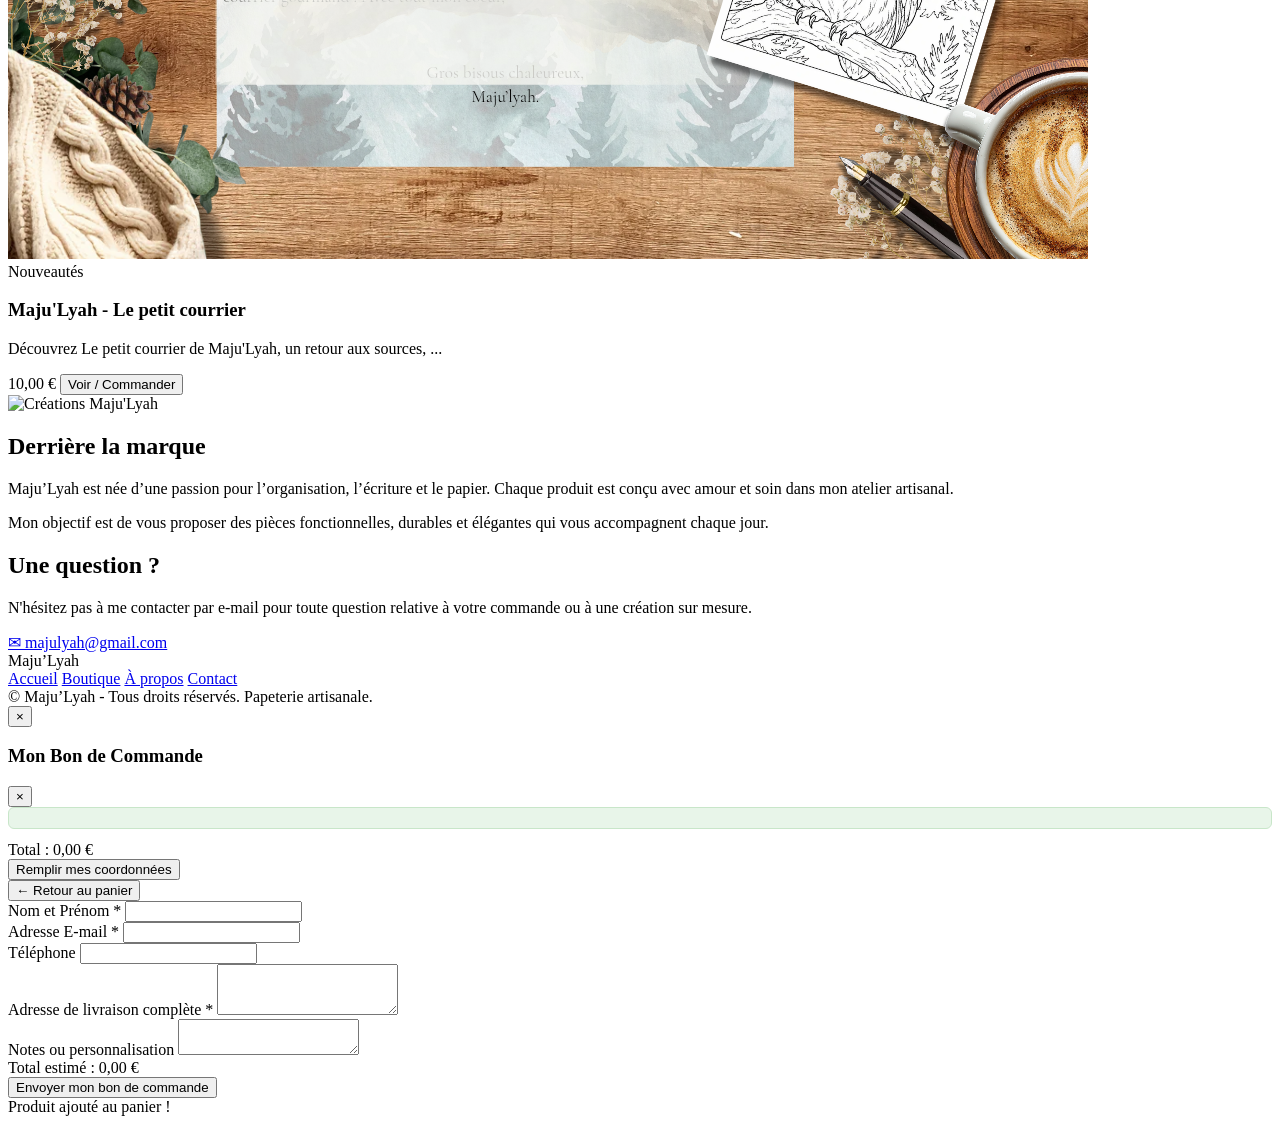
==== commit b1ac423f: "Update stylesheet version in index.html" ====
--- a/index.html
+++ b/index.html
@@ -7,7 +7,7 @@
     <link rel="preconnect" href="https://fonts.googleapis.com">
     <link rel="preconnect" href="https://fonts.gstatic.com" crossorigin>
     <link href="https://fonts.googleapis.com/css2?family=Cormorant+Garamond:wght@400;600&family=Montserrat:wght@400;500;600&display=swap" rel="stylesheet">
-    <link rel="stylesheet" href="style.css?v=3">
+    <link rel="stylesheet" href="style.css?v=4">
 </head>
 <body>
 
--- a/style.css
+++ b/style.css
@@ -1,727 +1,229 @@
-/* ==========================================================================
-MAJU'LYAH - STYLES PRINCIPAUX
-========================================================================== */
-
-:root {
---color-bg: #f7f3ec;
---color-surface: #ffffff;
---color-text: #4a3b32;
---color-text-muted: #8c786d;
---color-primary: #b85d43;
---color-primary-hover: #9e4b33;
---color-accent: #ebdcd0;
---color-border: #e6d7cc;
---font-heading: 'Cormorant Garamond', serif;
---font-body: 'Montserrat', sans-serif;
---max-width: 1200px;
---border-radius: 8px;
---transition: all 0.3s ease;
-}
-
-* {
-box-sizing: border-box;
-margin: 0;
-padding: 0;
-}
-
-body {
-font-family: var(--font-body);
-background-color: var(--color-bg);
-color: var(--color-text);
-line-height: 1.6;
-}
-
-.container {
-width: 90%;
-max-width: var(--max-width);
-margin: 0 auto;
-padding: 0 15px;
-}
-
-.text-center { text-align: center; }
-.text-left { text-align: left; }
-.max-w-700 { max-width: 700px; margin-left: auto; margin-right: auto; }
-.max-w-600 { max-width: 600px; margin-left: auto; margin-right: auto; }
-
-/* ==========================================================================
-ENTÊTE & NAVIGATION
-========================================================================== */
-
-.navbar {
-background-color: var(--color-surface);
-border-bottom: 1px solid var(--color-border);
-position: sticky;
-top: 0;
-z-index: 100;
-}
-
-.nav-container {
-display: flex;
-justify-content: space-between;
-align-items: center;
-height: 70px;
-}
-
-.brand-logo {
-font-family: var(--font-heading);
-font-size: 1.8rem;
-font-weight: 600;
-color: var(--color-text);
-text-decoration: none;
-letter-spacing: 1px;
-}
-
-.nav-links {
-display: flex;
-gap: 25px;
-}
-
-.nav-item {
-text-decoration: none;
-color: var(--color-text);
-font-weight: 500;
-font-size: 0.95rem;
-transition: var(--transition);
-}
-
-.nav-item:hover {
-color: var(--color-primary);
-}
-
-.nav-actions {
-display: flex;
-align-items: center;
-gap: 15px;
-}
-
-.cart-icon-btn {
-background: none;
-border: none;
-cursor: pointer;
-position: relative;
-color: var(--color-text);
-display: flex;
-align-items: center;
-}
-
-.cart-count {
-position: absolute;
-top: -8px;
-right: -10px;
-background-color: var(--color-primary);
-color: #fff;
-font-size: 0.75rem;
-font-weight: 600;
-width: 18px;
-height: 18px;
-border-radius: 50%;
-display: flex;
-align-items: center;
-justify-content: center;
-}
-
-.mobile-menu-toggle {
-display: none;
-flex-direction: column;
-gap: 4px;
-background: none;
-border: none;
-cursor: pointer;
-}
-
-.mobile-menu-toggle span {
-width: 22px;
-height: 2px;
-background-color: var(--color-text);
-}
-
-/* ==========================================================================
-SECTION ACCUEIL / BANNIÈRE
-========================================================================== */
-
-.hero-section {
-width: 100%;
-min-height: 45vh;
-max-height: 350px;
-background-image: url('images/about2.jpg');
-background-size: contain;
-background-position: center;
-background-repeat: no-repeat;
-display: flex;
-align-items: center;
-justify-content: center;
-position: relative;
-}
-
-.hero-overlay {
-position: absolute;
-top: 0;
-left: 0;
-width: 100%;
-height: 100%;
-background: rgba(0, 0, 0, 0.05);
-}
-
-.hero-content {
-position: relative;
-z-index: 2;
-text-align: center;
-color: var(--color-text);
-}
-
-.sub-subtitle {
-text-transform: uppercase;
-font-size: 0.85rem;
-letter-spacing: 2px;
-color: var(--color-primary);
-margin-bottom: 10px;
-display: block;
-font-weight: 600;
-}
-
-.hero-title {
-font-family: var(--font-heading);
-font-size: 2.8rem;
-font-weight: 400;
-margin-bottom: 15px;
-line-height: 1.2;
-}
-
-.hero-description {
-font-size: 1.05rem;
-color: var(--color-text-muted);
-margin-bottom: 25px;
-max-width: 550px;
-margin-left: auto;
-margin-right: auto;
-}
-
-/* ==========================================================================
-BOUTONS & ELEMENTS COMMUNS
-========================================================================== */
-
-.btn {
-display: inline-block;
-padding: 12px 28px;
-border-radius: 30px;
-text-decoration: none;
-font-weight: 500;
-font-size: 0.95rem;
-transition: var(--transition);
-border: none;
-cursor: pointer;
-}
-
-.btn-primary {
-background-color: var(--color-primary);
-color: #ffffff;
-}
-
-.btn-primary:hover {
-background-color: var(--color-primary-hover);
-}
-
-.btn-block {
-display: block;
-width: 100%;
-}
-
-.section-title {
-font-family: var(--font-heading);
-font-size: 2.2rem;
-font-weight: 400;
-margin-bottom: 10px;
-}
-
-.title-underline {
-width: 50px;
-height: 2px;
-background-color: var(--color-primary);
-margin: 0 auto 30px auto;
-}
-
-.title-underline.left {
-margin-left: 0;
-}
-
-/* ==========================================================================
-SECTIONS CONTENU
-========================================================================== */
-
-.intro-section,
-.shop-section,
-.about-section,
-.contact-section {
-padding: 60px 0;
-}
-
-.intro-text {
-font-size: 1.1rem;
-color: var(--color-text-muted);
-}
-
-/* FILTRES BOUTIQUE */
-.category-filters {
-display: flex;
-justify-content: center;
-gap: 10px;
-margin-bottom: 40px;
-flex-wrap: wrap;
-}
-
-.filter-btn {
-background: none;
-border: 1px solid var(--color-border);
-padding: 8px 18px;
-border-radius: 20px;
-cursor: pointer;
-font-size: 0.9rem;
-transition: var(--transition);
-}
-
-.filter-btn.active,
-.filter-btn:hover {
-background-color: var(--color-accent);
-border-color: var(--color-accent);
-color: var(--color-text);
-}
-
-/* GRILLE PRODUITS */
-.products-grid {
-display: grid;
-grid-template-columns: repeat(auto-fill, minmax(260px, 1fr));
-gap: 30px;
-}
-
-.product-card {
-background-color: var(--color-surface);
-border-radius: var(--border-radius);
-overflow: hidden;
-border: 1px solid var(--color-border);
-transition: var(--transition);
-display: flex;
-flex-direction: column;
-}
-
-.product-card:hover {
-transform: translateY(-5px);
-box-shadow: 0 10px 20px rgba(0,0,0,0.05);
-}
-
-.product-image-container {
-width: 100%;
-height: 220px;
-overflow: hidden;
-cursor: pointer;
-}
-
-.product-image-container img {
-width: 100%;
-height: 100%;
-object-fit: cover;
-transition: var(--transition);
-}
-
-.product-card:hover .product-image-container img {
-transform: scale(1.03);
-}
-
-.product-info {
-padding: 20px;
-display: flex;
-flex-direction: column;
-flex-grow: 1;
-}
-
-.product-category {
-font-size: 0.75rem;
-text-transform: uppercase;
-color: var(--color-primary);
-letter-spacing: 1px;
-margin-bottom: 5px;
-}
-
-.product-name {
-font-family: var(--font-heading);
-font-size: 1.4rem;
-margin-bottom: 8px;
-cursor: pointer;
-}
-
-.product-desc-short {
-font-size: 0.85rem;
-color: var(--color-text-muted);
-margin-bottom: 15px;
-flex-grow: 1;
-}
-
-.product-bottom {
-display: flex;
-justify-content: space-between;
-align-items: center;
-margin-top: auto;
-}
-
-.product-price {
-font-weight: 600;
-font-size: 1.1rem;
-}
-
-.btn-order-card {
-background-color: var(--color-bg);
-border: 1px solid var(--color-border);
-padding: 6px 14px;
-border-radius: 15px;
-font-size: 0.85rem;
-cursor: pointer;
-transition: var(--transition);
-}
-
-.btn-order-card:hover {
-background-color: var(--color-primary);
-color: #ffffff;
-border-color: var(--color-primary);
-}
-
-/* SECTION À PROPOS */
-.about-grid {
-display: grid;
-grid-template-columns: 1fr 1fr;
-gap: 40px;
-align-items: center;
-}
-
-.about-img {
-width: 100%;
-border-radius: var(--border-radius);
-object-fit: cover;
-}
-
-.about-text-content p {
-margin-bottom: 15px;
-color: var(--color-text-muted);
-}
-
-/* SECTION CONTACT */
-.contact-email-link {
-display: inline-flex;
-align-items: center;
-gap: 10px;
-font-size: 1.2rem;
-color: var(--color-primary);
-text-decoration: none;
-font-weight: 500;
-margin-top: 15px;
-}
-
-/* FOOTER */
-.site-footer {
-background-color: var(--color-surface);
-border-top: 1px solid var(--color-border);
-padding: 40px 0 20px 0;
-margin-top: 40px;
-}
-
-.footer-content {
-display: flex;
-justify-content: space-between;
-align-items: center;
-margin-bottom: 30px;
-flex-wrap: wrap;
-gap: 20px;
-}
-
-.footer-logo {
-font-family: var(--font-heading);
-font-size: 1.5rem;
-font-weight: 600;
-}
-
-.footer-links {
-display: flex;
-gap: 20px;
-flex-wrap: wrap;
-}
-
-.footer-links a {
-color: var(--color-text-muted);
-text-decoration: none;
-font-size: 0.9rem;
-}
-
-.footer-bottom {
-text-align: center;
-font-size: 0.8rem;
-color: var(--color-text-muted);
-border-top: 1px solid var(--color-border);
-padding-top: 20px;
-}
-
-/* ==========================================================================
-MODALE & PANIER (DRAWER)
-========================================================================== */
-
-/* MODALE */
-.modal {
-position: fixed;
-top: 0;
-left: 0;
-width: 100%;
-height: 100%;
-z-index: 1000;
-display: flex;
-align-items: center;
-justify-content: center;
-opacity: 0;
-pointer-events: none;
-transition: var(--transition);
-}
-
-.modal.active {
-opacity: 1;
-pointer-events: auto;
-}
-
-.modal-overlay {
-position: absolute;
-width: 100%;
-height: 100%;
-background: rgba(0,0,0,0.5);
-}
-
-.modal-card {
-background: var(--color-surface);
-width: 90%;
-max-width: 700px;
-border-radius: var(--border-radius);
-padding: 30px;
-position: relative;
-z-index: 2;
-max-height: 90vh;
-overflow-y: auto;
-}
-
-.modal-close {
-position: absolute;
-top: 15px;
-right: 20px;
-background: none;
-border: none;
-font-size: 1.8rem;
-cursor: pointer;
-}
-
-.product-detail-grid {
-display: grid;
-grid-template-columns: 1fr 1fr;
-gap: 25px;
-}
-
-.product-detail-image img {
-width: 100%;
-border-radius: var(--border-radius);
-}
-
-.form-group {
-margin-bottom: 15px;
-}
-
-.form-input {
-width: 100%;
-padding: 10px;
-border: 1px solid var(--color-border);
-border-radius: 6px;
-font-family: inherit;
-}
-
-.qty-input {
-width: 80px;
-}
-
-/* PANIER DRAWER */
-.cart-drawer {
-position: fixed;
-top: 0;
-right: 0;
-width: 100%;
-height: 100%;
-z-index: 1000;
-display: flex;
-justify-content: flex-end;
-opacity: 0;
-pointer-events: none;
-transition: var(--transition);
-}
-
-.cart-drawer.active {
-opacity: 1;
-pointer-events: auto;
-}
-
-.cart-drawer-overlay {
-position: absolute;
-width: 100%;
-height: 100%;
-background: rgba(0,0,0,0.4);
-}
-
-.cart-drawer-content {
-width: 100%;
-max-width: 420px;
-background: var(--color-surface);
-height: 100vh;
-position: relative;
-z-index: 2;
-padding: 20px 20px 40px 20px;
-display: flex;
-flex-direction: column;
-box-sizing: border-box;
-overflow: hidden;
-}
-
-.cart-header {
-display: flex;
-justify-content: space-between;
-align-items: center;
-border-bottom: 1px solid var(--color-border);
-padding-bottom: 15px;
-margin-bottom: 15px;
-flex-shrink: 0;
-}
-
-.close-drawer-btn {
-background: none;
-border: none;
-font-size: 1.8rem;
-cursor: pointer;
-}
-
-.cart-step {
-display: none;
-flex-direction: column;
-height: 100%;
-overflow: hidden;
-}
-
-.cart-step.active {
-display: flex;
-}
-
-.cart-items-list {
-margin-bottom: 10px;
-overflow-y: auto;
-flex-grow: 1;
-padding-right: 5px;
-}
-
-.cart-item {
-display: flex;
-gap: 12px;
-margin-bottom: 15px;
-padding-bottom: 15px;
-border-bottom: 1px solid var(--color-border);
-}
-
-.cart-item-img {
-width: 60px;
-height: 60px;
-object-fit: cover;
-border-radius: 4px;
-}
-
-.cart-item-details {
-flex-grow: 1;
-}
-
-.cart-item-title {
-font-weight: 600;
-font-size: 0.9rem;
-}
-
-.cart-item-variant {
-font-size: 0.75rem;
-color: var(--color-text-muted);
-}
-
-.cart-item-price {
-font-size: 0.85rem;
-font-weight: 500;
-}
-
-.cart-item-qty {
-display: flex;
-align-items: center;
-gap: 8px;
-margin-top: 5px;
-}
-
-.qty-btn {
-background: var(--color-bg);
-border: 1px solid var(--color-border);
-width: 22px;
-height: 22px;
-border-radius: 50%;
-cursor: pointer;
-}
-
-.cart-item-remove {
-background: none;
-border: none;
-color: #cc0000;
-cursor: pointer;
-font-size: 1.2rem;
-}
-
-.cart-footer {
-border-top: 1px solid var(--color-border);
-padding-top: 15px;
-padding-bottom: 30px;
-margin-top: auto;
-background-color: var(--color-surface);
-flex-shrink: 0;
-}
-
-.cart-total-row {
-display: flex;
-justify-content: space-between;
-align-items: center;
-font-weight: 600;
-font-size: 1.05rem;
-margin-bottom: 15px;
-flex-wrap: wrap;
-gap: 5px;
-}
-
-.back-btn {
-background: none;
-border: none;
-color: var(--color-primary);
-cursor: pointer;
-margin-bottom: 15px;
-align-self: flex-start;
-}
-
-.form-row {
-display: grid;
-grid-template-columns: 1fr 1fr;
-gap: 10px;
-}
-
-.checkbox-group {
-display: flex;
-gap: 8px;
-align-items: flex-start;
-font-size: 0.8rem;
-}
-
-/* BANDEAU LIVRAISON OFFERTE DANS LE PANIER */
-#freeShippingNotice {
-flex-shrink: 0;
-}
-
-/* TOAST NOTIFICATION */
-.toast {
-position: fixed;
-bottom: 20px;
-right: 20px;
-background-color: var(--color-
+<!DOCTYPE html>
+<html lang="fr">
+<head>
+    <meta charset="UTF-8">
+    <meta name="viewport" content="width=device-width, initial-scale=1.0, maximum-scale=1.0, user-scalable=no">
+    <title>Maju’Lyah - Papeterie Artisanale & Organisation</title>
+    <link rel="preconnect" href="https://fonts.googleapis.com">
+    <link rel="preconnect" href="https://fonts.gstatic.com" crossorigin>
+    <link href="https://fonts.googleapis.com/css2?family=Cormorant+Garamond:wght@400;600&family=Montserrat:wght@400;500;600&display=swap" rel="stylesheet">
+    <link rel="stylesheet" href="style.css?v=4">
+</head>
+<body>
+
+    <!-- ENTÊTE & NAVIGATION -->
+    <header class="navbar">
+        <div class="container nav-container">
+            <a href="#accueil" class="brand-logo">Maju’Lyah</a>
+
+            <nav class="nav-links" id="navLinks">
+                <a href="#accueil" class="nav-item">Accueil</a>
+                <a href="#boutique" class="nav-item">Boutique</a>
+                <a href="#apropos" class="nav-item">À propos</a>
+                <a href="#contact" class="nav-item">Contact</a>
+            </nav>
+
+            <div class="nav-actions">
+                <button class="cart-icon-btn" id="openCartBtn" aria-label="Voir mon panier" type="button">
+                    <svg width="22" height="22" viewBox="0 0 24 24" fill="none" stroke="currentColor" stroke-width="1.8" stroke-linecap="round" stroke-linejoin="round">
+                        <path d="M6 2L3 6v14a2 2 0 0 0 2 2h14a2 2 0 0 0 2-2V6l-3-4z"></path>
+                        <line x1="3" y1="6" x2="21" y2="6"></line>
+                        <path d="M16 10a4 4 0 0 1-8 0"></path>
+                    </svg>
+                    <span class="cart-count" id="cartCount">0</span>
+                </button>
+
+                <button class="mobile-menu-toggle" id="mobileMenuBtn" aria-label="Menu" type="button">
+                    <span></span>
+                    <span></span>
+                    <span></span>
+                </button>
+            </div>
+        </div>
+    </header>
+
+    <!-- SECTION ACCUEIL / BANNIÈRE -->
+    <section id="accueil" class="hero-section">
+        <div class="hero-overlay"></div>
+        <div class="hero-content">
+            <span class="sub-subtitle">Artisanat & Douceur</span>
+            <h1 class="hero-title">Maju’Lyah</h1>
+            <p class="hero-description">Papeterie faite main, outils d'organisation et créations uniques pour embellir votre quotidien.</p>
+            <a href="#boutique" class="btn btn-primary">Découvrir la boutique</a>
+        </div>
+    </section>
+
+    <!-- INTRODUCTION -->
+    <section class="intro-section text-center">
+        <div class="container max-w-700">
+            <h2 class="section-title">Bienvenue chez Maju'Lyah !</h2>
+            <div class="title-underline"></div>
+            <p class="intro-text">
+                Des créations artisanales pensées pour organiser, noter et embellir le quotidien.<br><br>
+                <strong>Comment commander ?</strong> Ajoutez vos créations à votre panier et envoyez votre bon de commande.
+            </p>
+            <div id="freeShippingBanner" style="margin-top: 20px; padding: 12px; background: #e8f5e9; border: 1px dashed #4caf50; border-radius: 8px; color: #2e7d32; font-weight: 500; display: inline-block;">
+                🚚 Livraison offerte dès 35,00 € d'achat !
+            </div>
+        </div>
+    </section>
+
+    <!-- SECTIONS BOUTIQUE -->
+    <section id="boutique" class="shop-section">
+        <div class="container">
+            <h2 class="section-title text-center">La Boutique</h2>
+            <div class="title-underline"></div>
+
+            <div class="category-filters">
+                <button class="filter-btn active" data-category="all">Tout voir</button>
+                <button class="filter-btn" data-category="carnets">Carnets</button>
+                <button class="filter-btn" data-category="stickers">Stickers</button>
+                <button class="filter-btn" data-category="courrier">Le Petit Courrier</button>
+            </div>
+
+            <div class="products-grid" id="productsGrid">
+                <!-- Les produits sont injectés dynamiquement via JavaScript -->
+            </div>
+        </div>
+    </section>
+
+    <!-- À PROPOS -->
+    <section id="apropos" class="about-section">
+        <div class="container">
+            <div class="about-grid">
+                <div class="about-image-container">
+                    <img src="images/about.jpg" alt="Créations Maju'Lyah" class="about-img">
+                </div>
+                <div class="about-text-content">
+                    <h2 class="section-title">Derrière la marque</h2>
+                    <div class="title-underline left"></div>
+                    <p>Maju’Lyah est née d’une passion pour l’organisation, l’écriture et le papier. Chaque produit est conçu avec amour et soin dans mon atelier artisanal.</p>
+                    <p>Mon objectif est de vous proposer des pièces fonctionnelles, durables et élégantes qui vous accompagnent chaque jour.</p>
+                </div>
+            </div>
+        </div>
+    </section>
+
+    <!-- CONTACT -->
+    <section id="contact" class="contact-section text-center">
+        <div class="container max-w-600">
+            <h2 class="section-title">Une question ?</h2>
+            <div class="title-underline"></div>
+            <p>N'hésitez pas à me contacter par e-mail pour toute question relative à votre commande ou à une création sur mesure.</p>
+            <a href="mailto:majulyah@gmail.com" class="contact-email-link">
+                ✉ majulyah@gmail.com
+            </a>
+        </div>
+    </section>
+
+    <!-- FOOTER -->
+    <footer class="site-footer">
+        <div class="container">
+            <div class="footer-content">
+                <div class="footer-logo">Maju’Lyah</div>
+                <div class="footer-links">
+                    <a href="#accueil">Accueil</a>
+                    <a href="#boutique">Boutique</a>
+                    <a href="#apropos">À propos</a>
+                    <a href="#contact">Contact</a>
+                </div>
+            </div>
+            <div class="footer-bottom">
+                &copy; Maju’Lyah - Tous droits réservés. Papeterie artisanale.
+            </div>
+        </div>
+    </footer>
+
+    <!-- MODALE DETAIL PRODUIT -->
+    <div class="modal" id="productModal">
+        <div class="modal-overlay" id="modalOverlay"></div>
+        <div class="modal-card">
+            <button class="modal-close" id="closeModalBtn">&times;</button>
+            <div class="product-detail-grid" id="modalContent">
+                <!-- Contenu injecté dynamiquement -->
+            </div>
+        </div>
+    </div>
+
+    <!-- DRAWER PANIER / COMMANDE -->
+    <div class="cart-drawer" id="cartDrawer">
+        <div class="cart-drawer-overlay" id="cartOverlay"></div>
+        <div class="cart-drawer-content">
+            <div class="cart-header">
+                <h3>Mon Bon de Commande</h3>
+                <button class="close-drawer-btn" id="closeCartBtn">&times;</button>
+            </div>
+
+            <!-- ÉTAPE 1 : PANIER -->
+            <div class="cart-step active" id="cartStep1">
+                <div id="freeShippingNotice" style="margin-bottom: 12px; padding: 10px; background: #e8f5e9; border: 1px solid #c8e6c9; border-radius: 6px; color: #2e7d32; font-size: 0.85rem; text-align: center;">
+                    <!-- Message dynamique livraison offerte -->
+                </div>
+
+                <div class="cart-items-list" id="cartItemsContainer">
+                    <!-- Articles ajoutés -->
+                </div>
+
+                <div class="cart-footer">
+                    <div class="cart-total-row">
+                        <span>Total :</span>
+                        <span id="cartTotalPrice">0,00 €</span>
+                    </div>
+                    <button type="button" class="btn btn-primary btn-block" id="goToCheckoutBtn">
+                        Remplir mes coordonnées
+                    </button>
+                </div>
+            </div>
+
+            <!-- ÉTAPE 2 : FORMULAIRE -->
+            <div class="cart-step" id="cartStep2">
+                <button type="button" class="back-btn" id="backToCartBtn">&larr; Retour au panier</button>
+                <form id="orderForm" action="https://formspree.io/f/xvgokpqy" method="POST">
+                    <input type="hidden" name="Recapitulatif_Commande" id="hiddenOrderRecap">
+                    <input type="hidden" name="Total_Commande" id="hiddenOrderTotal">
+
+                    <div class="form-group">
+                        <label for="clientName">Nom et Prénom *</label>
+                        <input type="text" id="clientName" name="Nom_Client" class="form-input" required>
+                    </div>
+
+                    <div class="form-group">
+                        <label for="clientEmail">Adresse E-mail *</label>
+                        <input type="email" id="clientEmail" name="Email_Client" class="form-input" required>
+                    </div>
+
+                    <div class="form-group">
+                        <label for="clientPhone">Téléphone</label>
+                        <input type="tel" id="clientPhone" name="Telephone_Client" class="form-input">
+                    </div>
+
+                    <div class="form-group">
+                        <label for="clientAddress">Adresse de livraison complète *</label>
+                        <textarea id="clientAddress" name="Adresse_Livraison" class="form-input" rows="3" required></textarea>
+                    </div>
+
+                    <div class="form-group">
+                        <label for="clientNotes">Notes ou personnalisation</label>
+                        <textarea id="clientNotes" name="Notes_Commande" class="form-input" rows="2"></textarea>
+                    </div>
+
+                    <div class="cart-footer">
+                        <div class="cart-total-row">
+                            <span>Total estimé :</span>
+                            <span id="checkoutTotalPrice">0,00 €</span>
+                        </div>
+                        <button type="submit" class="btn btn-primary btn-block">
+                            Envoyer mon bon de commande
+                        </button>
+                    </div>
+                </form>
+            </div>
+        </div>
+    </div>
+
+    <!-- NOTIFICATION TOAST -->
+    <div class="toast" id="toast">Produit ajouté au panier !</div>
+
+    <script src="script.js"></script>
+</body>
+</html>
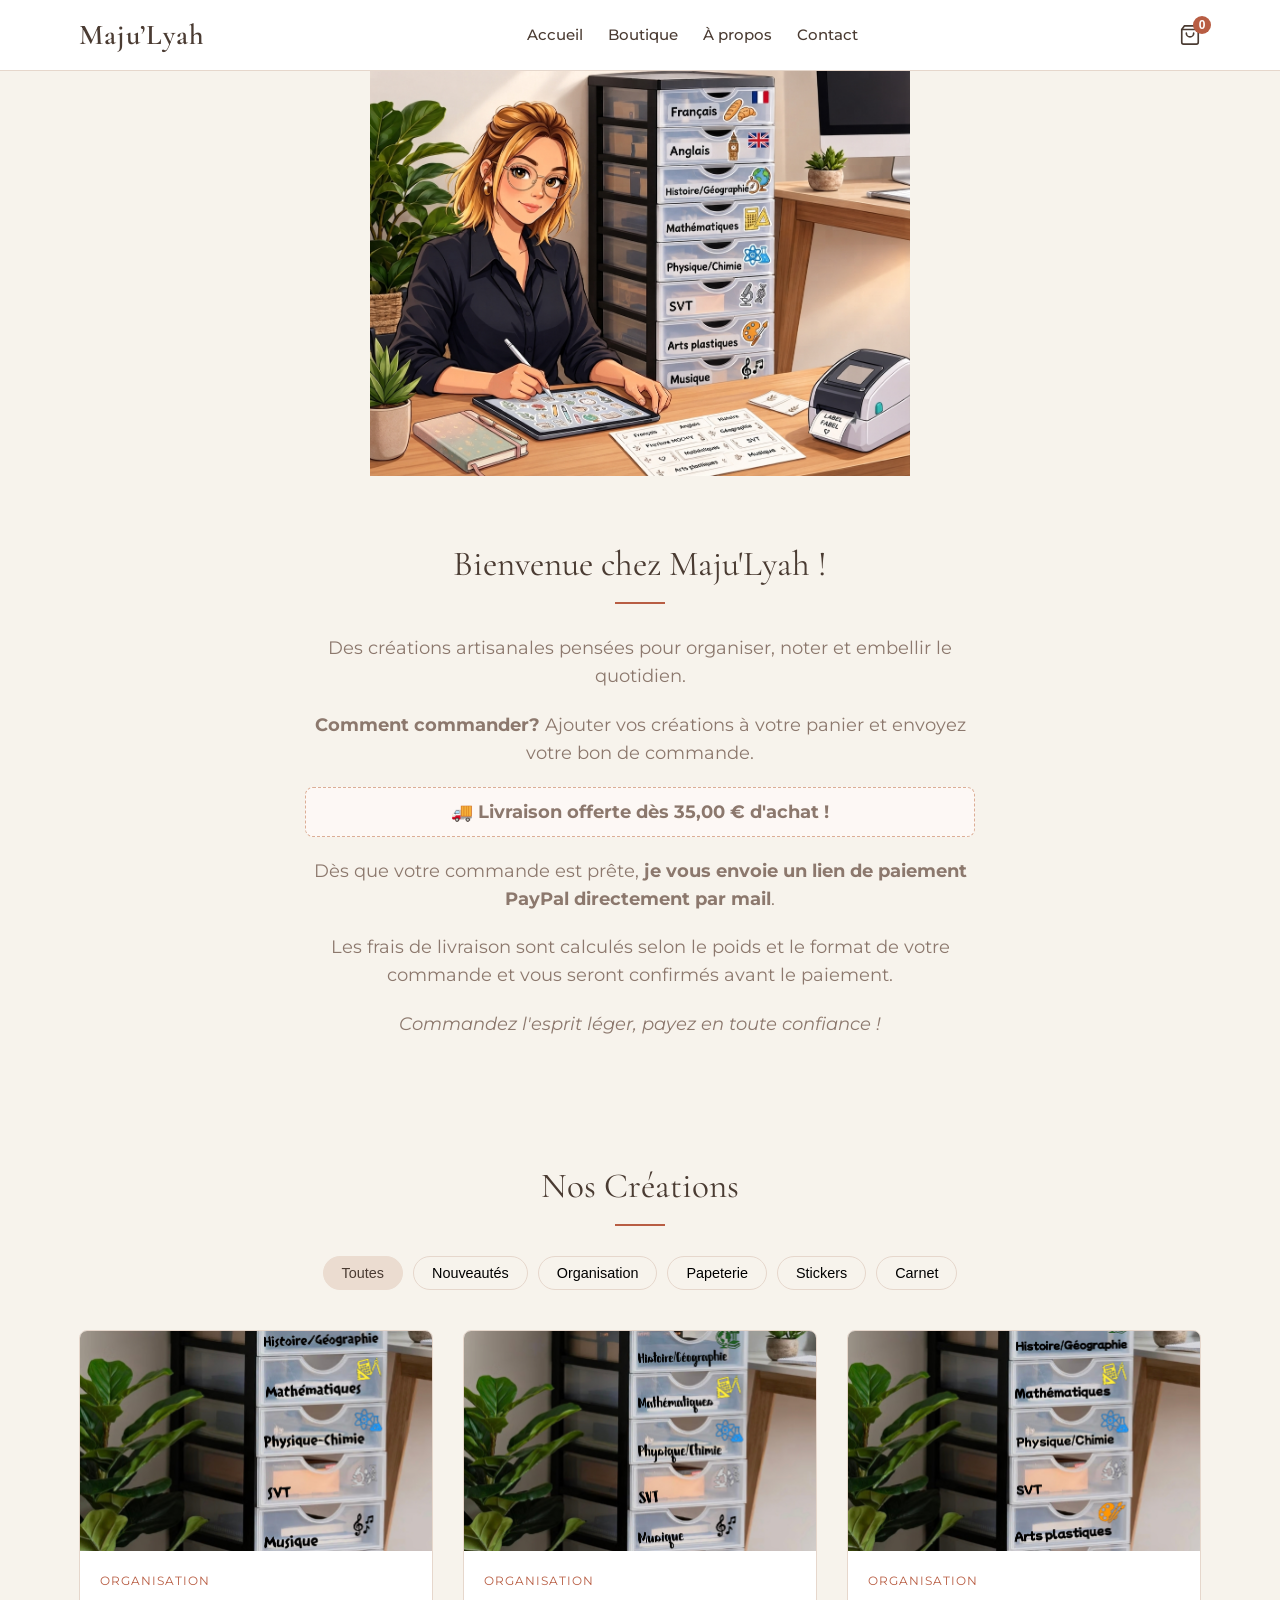
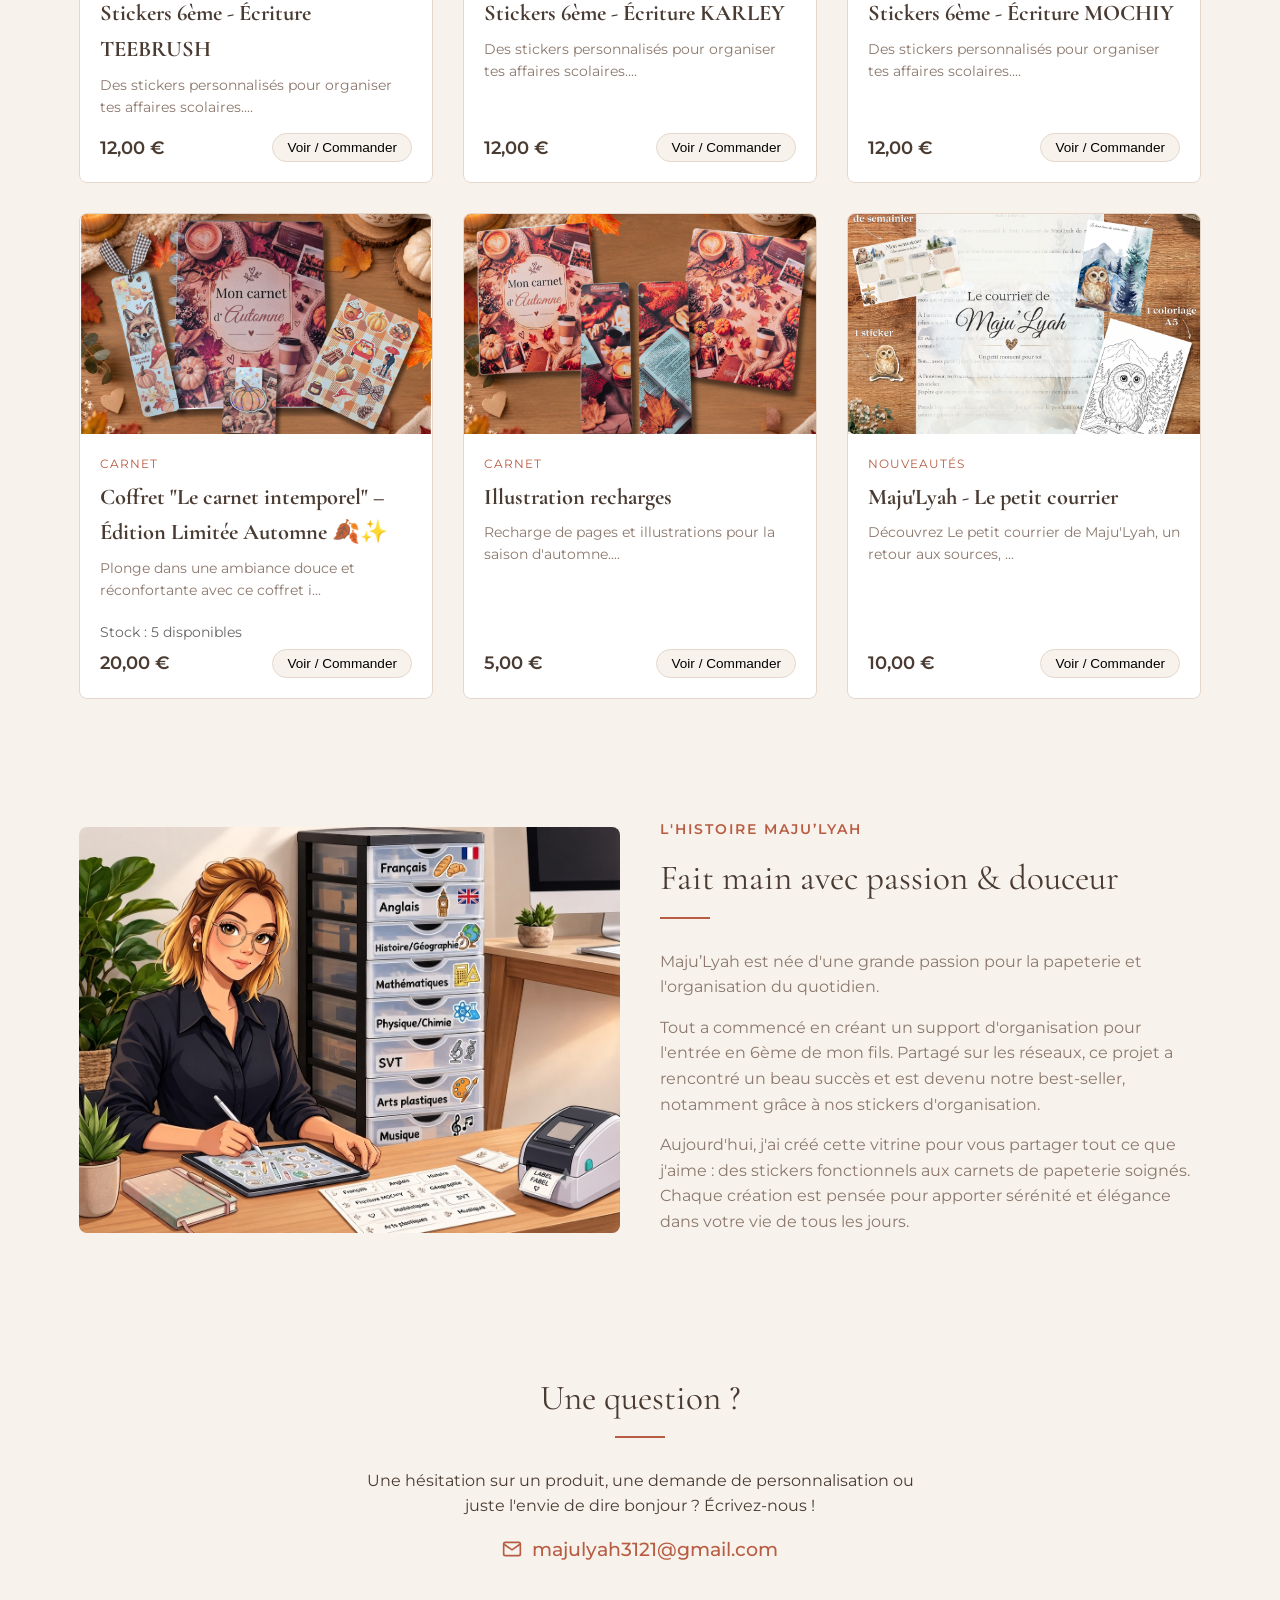
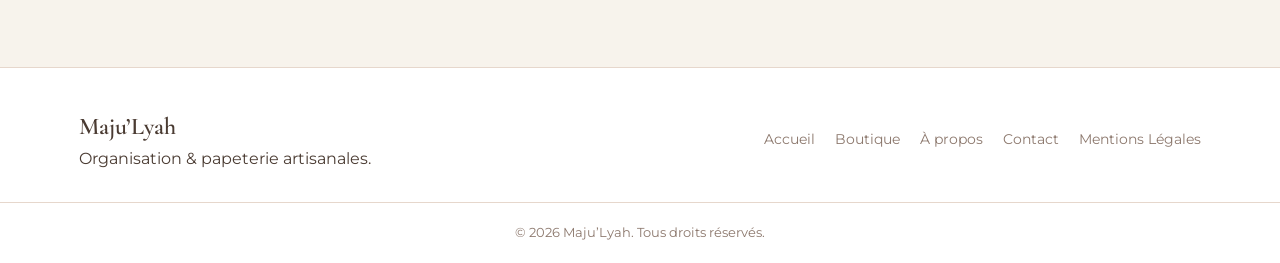
==== commit d7ca6180: "Refactor index.html for better structure and content Updated HTML structure and content for improved" ====
--- a/index.html
+++ b/index.html
@@ -2,228 +2,708 @@
 <html lang="fr">
 <head>
     <meta charset="UTF-8">
-    <meta name="viewport" content="width=device-width, initial-scale=1.0, maximum-scale=1.0, user-scalable=no">
-    <title>Maju’Lyah - Papeterie Artisanale & Organisation</title>
+    <meta name="viewport" content="width=device-width, initial-scale=1.0">
+
+    <title>Maju’Lyah | Papeterie & Organisation Artisanale</title>
+
     <link rel="preconnect" href="https://fonts.googleapis.com">
     <link rel="preconnect" href="https://fonts.gstatic.com" crossorigin>
-    <link href="https://fonts.googleapis.com/css2?family=Cormorant+Garamond:wght@400;600&family=Montserrat:wght@400;500;600&display=swap" rel="stylesheet">
-    <link rel="stylesheet" href="style.css?v=4">
+
+    <link
+        href="https://fonts.googleapis.com/css2?family=Cormorant+Garamond:ital,wght@0,400;0,600;1,400&family=Montserrat:wght@300;400;500;600&display=swap"
+        rel="stylesheet"
+    >
+
+    <link rel="stylesheet" href="style.css">
 </head>
+
 <body>
 
-    <!-- ENTÊTE & NAVIGATION -->
+    <!-- =========================================================
+         ENTÊTE / NAVIGATION
+         ========================================================= -->
+
     <header class="navbar">
+
         <div class="container nav-container">
-            <a href="#accueil" class="brand-logo">Maju’Lyah</a>
+
+            <a href="#accueil" class="brand-logo">
+                Maju’Lyah
+            </a>
 
             <nav class="nav-links" id="navLinks">
+
                 <a href="#accueil" class="nav-item">Accueil</a>
                 <a href="#boutique" class="nav-item">Boutique</a>
                 <a href="#apropos" class="nav-item">À propos</a>
                 <a href="#contact" class="nav-item">Contact</a>
+
             </nav>
 
             <div class="nav-actions">
-                <button class="cart-icon-btn" id="openCartBtn" aria-label="Voir mon panier" type="button">
-                    <svg width="22" height="22" viewBox="0 0 24 24" fill="none" stroke="currentColor" stroke-width="1.8" stroke-linecap="round" stroke-linejoin="round">
+
+                <button
+                    class="cart-icon-btn"
+                    id="openCartBtn"
+                    aria-label="Voir mon panier"
+                    type="button"
+                >
+                    <svg
+                        width="22"
+                        height="22"
+                        viewBox="0 0 24 24"
+                        fill="none"
+                        stroke="currentColor"
+                        stroke-width="1.8"
+                        stroke-linecap="round"
+                        stroke-linejoin="round"
+                    >
                         <path d="M6 2L3 6v14a2 2 0 0 0 2 2h14a2 2 0 0 0 2-2V6l-3-4z"></path>
                         <line x1="3" y1="6" x2="21" y2="6"></line>
                         <path d="M16 10a4 4 0 0 1-8 0"></path>
                     </svg>
+
                     <span class="cart-count" id="cartCount">0</span>
                 </button>
 
-                <button class="mobile-menu-toggle" id="mobileMenuBtn" aria-label="Menu" type="button">
+                <button
+                    class="mobile-menu-toggle"
+                    id="mobileMenuBtn"
+                    aria-label="Menu"
+                    type="button"
+                >
                     <span></span>
                     <span></span>
                     <span></span>
                 </button>
-            </div>
-        </div>
+
+            </div>
+
+        </div>
+
     </header>
 
-    <!-- SECTION ACCUEIL / BANNIÈRE -->
-    <section id="accueil" class="hero-section">
-        <div class="hero-overlay"></div>
-        <div class="hero-content">
-            <span class="sub-subtitle">Artisanat & Douceur</span>
-            <h1 class="hero-title">Maju’Lyah</h1>
-            <p class="hero-description">Papeterie faite main, outils d'organisation et créations uniques pour embellir votre quotidien.</p>
-            <a href="#boutique" class="btn btn-primary">Découvrir la boutique</a>
-        </div>
+
+    <!-- =========================================================
+         BANNIÈRE
+         ========================================================= -->
+
+    <section id="accueil" class="hero-section"></section>
+
+
+    <!-- =========================================================
+         PRÉSENTATION
+         ========================================================= -->
+
+    <section class="intro-section">
+
+        <div class="container text-center max-w-700">
+
+            <h2 class="section-title">Bienvenue chez Maju'Lyah !</h2>
+
+            <div class="title-underline"></div>
+
+            <p class="intro-text" style="margin-bottom: 20px;">
+                Des créations artisanales pensées pour organiser, noter et embellir le quotidien.
+            </p>
+
+            <p class="intro-text" style="margin-bottom: 20px;">
+                <strong>Comment commander?</strong> Ajouter vos créations à votre panier et envoyez votre bon de commande.
+            </p>
+
+            <p class="intro-text" style="margin-bottom: 20px; background-color: #fdf8f5; padding: 10px; border-radius: 8px; border: 1px dashed #dcae96;">
+                🚚 <strong>Livraison offerte dès 35,00 € d'achat !</strong>
+            </p>
+
+            <p class="intro-text" style="margin-bottom: 20px;">
+                Dès que votre commande est prête, <strong>je vous envoie un lien de paiement PayPal directement par mail</strong>.
+            </p>
+
+            <p class="intro-text" style="margin-bottom: 20px;">
+                Les frais de livraison sont calculés selon le poids et le format de votre commande et vous seront confirmés avant le paiement.
+            </p>
+
+            <p class="intro-text" style="font-style: italic;">
+                Commandez l'esprit léger, payez en toute confiance !
+            </p>
+
+        </div>
+
     </section>
 
-    <!-- INTRODUCTION -->
-    <section class="intro-section text-center">
-        <div class="container max-w-700">
-            <h2 class="section-title">Bienvenue chez Maju'Lyah !</h2>
+
+    <!-- =========================================================
+         BOUTIQUE
+         ========================================================= -->
+
+    <section id="boutique" class="shop-section">
+
+        <div class="container">
+
+            <h2 class="section-title text-center">Nos Créations</h2>
+
             <div class="title-underline"></div>
-            <p class="intro-text">
-                Des créations artisanales pensées pour organiser, noter et embellir le quotidien.<br><br>
-                <strong>Comment commander ?</strong> Ajoutez vos créations à votre panier et envoyez votre bon de commande.
+
+            <div class="category-filters" id="categoryFilters">
+
+                <button class="filter-btn active" data-category="all" type="button">Toutes</button>
+                <button class="filter-btn" data-category="Nouveautés" type="button">Nouveautés</button>
+                <button class="filter-btn" data-category="Organisation" type="button">Organisation</button>
+                <button class="filter-btn" data-category="Papeterie" type="button">Papeterie</button>
+                <button class="filter-btn" data-category="Stickers" type="button">Stickers</button>
+                <button class="filter-btn" data-category="Carnet" type="button">Carnet</button>
+
+            </div>
+
+            <div class="products-grid" id="productsGrid">
+                <!-- Les produits sont ajoutés par script.js -->
+            </div>
+
+        </div>
+
+    </section>
+
+
+    <!-- =========================================================
+         À PROPOS
+         ========================================================= -->
+
+    <section id="apropos" class="about-section">
+
+        <div class="container about-grid">
+
+            <div class="about-image-wrapper">
+
+                <img
+                    src="images/about2.jpg"
+                    alt="Atelier Maju'Lyah"
+                    class="about-img"
+                    onerror="this.src='https://images.unsplash.com/photo-1513519245088-0e12902e5a38?auto=format&fit=crop&w=800&q=80'"
+                >
+
+            </div>
+
+            <div class="about-text-content">
+
+                <span class="sub-subtitle">L'Histoire Maju’Lyah</span>
+
+                <h2 class="section-title text-left">
+                    Fait main avec passion & douceur
+                </h2>
+
+                <div class="title-underline left"></div>
+
+                <p>
+                    Maju’Lyah est née d'une grande passion pour la papeterie et l'organisation du quotidien.
+                </p>
+
+                <p>
+                    Tout a commencé en créant un support d'organisation pour l'entrée en 6ème de mon fils. Partagé sur les réseaux, ce projet a rencontré un beau succès et est devenu notre best-seller, notamment grâce à nos stickers d'organisation.
+                </p>
+
+                <p>
+                    Aujourd'hui, j'ai créé cette vitrine pour vous partager tout ce que j'aime : des stickers fonctionnels aux carnets de papeterie soignés. Chaque création est pensée pour apporter sérénité et élégance dans votre vie de tous les jours.
+                </p>
+
+            </div>
+
+        </div>
+
+    </section>
+
+
+    <!-- =========================================================
+         CONTACT
+         ========================================================= -->
+
+    <section id="contact" class="contact-section">
+
+        <div class="container max-w-600 text-center">
+
+            <h2 class="section-title">Une question ?</h2>
+
+            <div class="title-underline"></div>
+
+            <p class="contact-sub">
+                Une hésitation sur un produit, une demande de personnalisation
+                ou juste l'envie de dire bonjour ?
+                Écrivez-nous !
             </p>
-            <div id="freeShippingBanner" style="margin-top: 20px; padding: 12px; background: #e8f5e9; border: 1px dashed #4caf50; border-radius: 8px; color: #2e7d32; font-weight: 500; display: inline-block;">
-                🚚 Livraison offerte dès 35,00 € d'achat !
-            </div>
-        </div>
+
+            <a href="mailto:majulyah3121@gmail.com" class="contact-email-link">
+
+                <svg
+                    width="20"
+                    height="20"
+                    viewBox="0 0 24 24"
+                    fill="none"
+                    stroke="currentColor"
+                    stroke-width="2"
+                >
+                    <path d="M4 4h16c1.1 0 2 .9 2 2v12c0 1.1-.9 2-2 2H4c-1.1 0-2-.9-2-2V6c0-1.1.9-2 2-2z"></path>
+                    <polyline points="22,6 12,13 2,6"></polyline>
+                </svg>
+
+                majulyah3121@gmail.com
+
+            </a>
+
+        </div>
+
     </section>
 
-    <!-- SECTIONS BOUTIQUE -->
-    <section id="boutique" class="shop-section">
-        <div class="container">
-            <h2 class="section-title text-center">La Boutique</h2>
-            <div class="title-underline"></div>
-
-            <div class="category-filters">
-                <button class="filter-btn active" data-category="all">Tout voir</button>
-                <button class="filter-btn" data-category="carnets">Carnets</button>
-                <button class="filter-btn" data-category="stickers">Stickers</button>
-                <button class="filter-btn" data-category="courrier">Le Petit Courrier</button>
-            </div>
-
-            <div class="products-grid" id="productsGrid">
-                <!-- Les produits sont injectés dynamiquement via JavaScript -->
-            </div>
-        </div>
-    </section>
-
-    <!-- À PROPOS -->
-    <section id="apropos" class="about-section">
-        <div class="container">
-            <div class="about-grid">
-                <div class="about-image-container">
-                    <img src="images/about.jpg" alt="Créations Maju'Lyah" class="about-img">
+
+    <!-- =========================================================
+         FOOTER
+         ========================================================= -->
+
+    <footer class="site-footer">
+
+        <div class="container footer-content">
+
+            <div class="footer-brand">
+
+                <span class="footer-logo">Maju’Lyah</span>
+
+                <p>Organisation & papeterie artisanales.</p>
+
+            </div>
+
+            <div class="footer-links">
+
+                <a href="#accueil">Accueil</a>
+                <a href="#boutique">Boutique</a>
+                <a href="#apropos">À propos</a>
+                <a href="#contact">Contact</a>
+
+                <a
+                    href="#mentions"
+                    onclick="alert('Mentions Légales : Maju’Lyah - Entreprise Artisanale France. Email: majulyah3121@gmail.com'); return false;"
+                >
+                    Mentions Légales
+                </a>
+
+            </div>
+
+        </div>
+
+        <div class="footer-bottom">
+
+            <p>
+                &copy;
+                <span id="year"></span>
+                Maju’Lyah. Tous droits réservés.
+            </p>
+
+        </div>
+
+    </footer>
+
+
+    <!-- =========================================================
+         MODALE PRODUIT
+         ========================================================= -->
+
+    <div class="modal" id="productModal" aria-hidden="true">
+
+        <div class="modal-overlay" id="closeProductModalBg"></div>
+
+        <div class="modal-card">
+
+            <button
+                class="modal-close"
+                id="closeProductModalBtn"
+                type="button"
+                aria-label="Fermer"
+            >
+                &times;
+            </button>
+
+            <div class="product-detail-grid">
+
+                <div class="product-detail-image">
+                    <img src="" id="modalImg" alt="Produit">
                 </div>
-                <div class="about-text-content">
-                    <h2 class="section-title">Derrière la marque</h2>
-                    <div class="title-underline left"></div>
-                    <p>Maju’Lyah est née d’une passion pour l’organisation, l’écriture et le papier. Chaque produit est conçu avec amour et soin dans mon atelier artisanal.</p>
-                    <p>Mon objectif est de vous proposer des pièces fonctionnelles, durables et élégantes qui vous accompagnent chaque jour.</p>
+
+                <div class="product-detail-info">
+
+                    <span class="product-badge" id="modalCategory"></span>
+
+                    <h3 id="modalTitle" class="modal-title"></h3>
+
+                    <p class="modal-price" id="modalPrice"></p>
+
+                    <p class="modal-description" id="modalDescription"></p>
+
+                    <div class="form-group" id="variantGroup" style="display:none;">
+
+                        <label for="modalVariantSelect">
+                            Choisir une finition / option :
+                        </label>
+
+                        <select id="modalVariantSelect" class="form-input"></select>
+
+                    </div>
+
+                    <div class="form-group">
+
+                        <label for="modalQty">Quantité :</label>
+
+                        <input
+                            type="number"
+                            id="modalQty"
+                            class="form-input qty-input"
+                            value="1"
+                            min="1"
+                            max="99"
+                        >
+
+                    </div>
+
+                    <button
+                        class="btn btn-primary btn-block"
+                        id="modalAddToCartBtn"
+                        type="button"
+                    >
+                        Ajouter à ma commande
+                    </button>
+
                 </div>
-            </div>
-        </div>
-    </section>
-
-    <!-- CONTACT -->
-    <section id="contact" class="contact-section text-center">
-        <div class="container max-w-600">
-            <h2 class="section-title">Une question ?</h2>
-            <div class="title-underline"></div>
-            <p>N'hésitez pas à me contacter par e-mail pour toute question relative à votre commande ou à une création sur mesure.</p>
-            <a href="mailto:majulyah@gmail.com" class="contact-email-link">
-                ✉ majulyah@gmail.com
-            </a>
-        </div>
-    </section>
-
-    <!-- FOOTER -->
-    <footer class="site-footer">
-        <div class="container">
-            <div class="footer-content">
-                <div class="footer-logo">Maju’Lyah</div>
-                <div class="footer-links">
-                    <a href="#accueil">Accueil</a>
-                    <a href="#boutique">Boutique</a>
-                    <a href="#apropos">À propos</a>
-                    <a href="#contact">Contact</a>
-                </div>
-            </div>
-            <div class="footer-bottom">
-                &copy; Maju’Lyah - Tous droits réservés. Papeterie artisanale.
-            </div>
-        </div>
-    </footer>
-
-    <!-- MODALE DETAIL PRODUIT -->
-    <div class="modal" id="productModal">
-        <div class="modal-overlay" id="modalOverlay"></div>
-        <div class="modal-card">
-            <button class="modal-close" id="closeModalBtn">&times;</button>
-            <div class="product-detail-grid" id="modalContent">
-                <!-- Contenu injecté dynamiquement -->
-            </div>
-        </div>
+
+            </div>
+
+        </div>
+
     </div>
 
-    <!-- DRAWER PANIER / COMMANDE -->
-    <div class="cart-drawer" id="cartDrawer">
-        <div class="cart-drawer-overlay" id="cartOverlay"></div>
+
+    <!-- =========================================================
+         PANIER
+         ========================================================= -->
+
+    <div class="cart-drawer" id="cartDrawer" aria-hidden="true">
+
+        <div class="cart-drawer-overlay" id="closeCartBg"></div>
+
         <div class="cart-drawer-content">
+
             <div class="cart-header">
+
                 <h3>Mon Bon de Commande</h3>
-                <button class="close-drawer-btn" id="closeCartBtn">&times;</button>
-            </div>
+
+                <button
+                    class="close-drawer-btn"
+                    id="closeCartBtn"
+                    type="button"
+                    aria-label="Fermer le panier"
+                >
+                    &times;
+                </button>
+
+            </div>
+
 
             <!-- ÉTAPE 1 : PANIER -->
-            <div class="cart-step active" id="cartStep1">
-                <div id="freeShippingNotice" style="margin-bottom: 12px; padding: 10px; background: #e8f5e9; border: 1px solid #c8e6c9; border-radius: 6px; color: #2e7d32; font-size: 0.85rem; text-align: center;">
-                    <!-- Message dynamique livraison offerte -->
-                </div>
-
-                <div class="cart-items-list" id="cartItemsContainer">
-                    <!-- Articles ajoutés -->
-                </div>
+
+            <div id="cartStep1" class="cart-step active">
+
+                <!-- BANDEAU OFFRE LIVRAISON -->
+                <div id="freeShippingNotice" style="padding: 10px; margin-bottom: 15px; border-radius: 6px; font-size: 0.88rem; text-align: center; font-weight: 500; display: none;"></div>
+
+                <div class="cart-items-list" id="cartItemsList"></div>
 
                 <div class="cart-footer">
-                    <div class="cart-total-row">
-                        <span>Total :</span>
-                        <span id="cartTotalPrice">0,00 €</span>
-                    </div>
-                    <button type="button" class="btn btn-primary btn-block" id="goToCheckoutBtn">
+
+                    <div class="cart-total-row" style="display: flex; justify-content: space-between; align-items: center; flex-wrap: wrap; gap: 8px;">
+
+                        <span id="cartTotalLabel" style="font-weight: 600;">Total (hors frais de livraison) :</span>
+
+                        <span class="cart-total-price" id="cartTotalPrice" style="font-weight: 700; white-space: nowrap;">
+                            0,00 €
+                        </span>
+
+                    </div>
+
+                    <button
+                        class="btn btn-primary btn-block"
+                        id="goToCheckoutBtn"
+                        type="button"
+                    >
                         Remplir mes coordonnées
                     </button>
+
                 </div>
-            </div>
-
-            <!-- ÉTAPE 2 : FORMULAIRE -->
-            <div class="cart-step" id="cartStep2">
-                <button type="button" class="back-btn" id="backToCartBtn">&larr; Retour au panier</button>
-                <form id="orderForm" action="https://formspree.io/f/xvgokpqy" method="POST">
-                    <input type="hidden" name="Recapitulatif_Commande" id="hiddenOrderRecap">
-                    <input type="hidden" name="Total_Commande" id="hiddenOrderTotal">
+
+            </div>
+
+
+            <!-- ÉTAPE 2 : COORDONNÉES -->
+
+            <div id="cartStep2" class="cart-step">
+
+                <button class="back-btn" id="backToCartBtn" type="button">
+                    &larr; Retour à la commande
+                </button>
+
+                <h4 class="checkout-subtitle">Coordonnées de livraison</h4>
+
+                <form
+                    id="orderForm"
+                    action="https://formspree.io/f/xeaojpzq"
+                    method="POST"
+                    novalidate
+                >
+
+                    <input
+                        type="hidden"
+                        name="_next"
+                        value="https://majulyah3121-commits.github.io/majulyah-site/?commande=envoyee"
+                    >
+
+                    <input
+                        type="hidden"
+                        name="_subject"
+                        value="Nouvelle commande Maju’Lyah"
+                    >
+
+                    <input
+                        type="hidden"
+                        name="Recapitulatif_Commande"
+                        id="hiddenOrderSummary"
+                    >
+
+                    <input
+                        type="hidden"
+                        name="Total_Commande"
+                        id="hiddenOrderTotal"
+                    >
+
+
+                    <!-- PRÉNOM / NOM -->
+
+                    <div class="form-row">
+
+                        <div class="form-group">
+
+                            <label for="prenom">Prénom *</label>
+
+                            <input
+                                type="text"
+                                id="prenom"
+                                name="Prenom"
+                                class="form-input"
+                                required
+                                autocomplete="given-name"
+                                placeholder="ex: Julie"
+                            >
+
+                        </div>
+
+                        <div class="form-group">
+
+                            <label for="nom">Nom *</label>
+
+                            <input
+                                type="text"
+                                id="nom"
+                                name="Nom"
+                                class="form-input"
+                                required
+                                autocomplete="family-name"
+                                placeholder="ex: Dupont"
+                            >
+
+                        </div>
+
+                    </div>
+
+
+                    <!-- EMAIL -->
 
                     <div class="form-group">
-                        <label for="clientName">Nom et Prénom *</label>
-                        <input type="text" id="clientName" name="Nom_Client" class="form-input" required>
-                    </div>
+
+                        <label for="email">Adresse E-mail *</label>
+
+                        <input
+                            type="email"
+                            id="email"
+                            name="Email"
+                            class="form-input"
+                            required
+                            autocomplete="email"
+                            placeholder="ex: julie@example.com"
+                        >
+
+                    </div>
+
+
+                    <!-- TÉLÉPHONE -->
 
                     <div class="form-group">
-                        <label for="clientEmail">Adresse E-mail *</label>
-                        <input type="email" id="clientEmail" name="Email_Client" class="form-input" required>
-                    </div>
+
+                        <label for="telephone">Téléphone (facultatif)</label>
+
+                        <input
+                            type="tel"
+                            id="telephone"
+                            name="Telephone"
+                            class="form-input"
+                            autocomplete="tel"
+                            placeholder="ex: 06 12 34 56 78"
+                        >
+
+                    </div>
+
+
+                    <!-- ADRESSE -->
 
                     <div class="form-group">
-                        <label for="clientPhone">Téléphone</label>
-                        <input type="tel" id="clientPhone" name="Telephone_Client" class="form-input">
-                    </div>
+
+                        <label for="adresse">Adresse postale *</label>
+
+                        <input
+                            type="text"
+                            id="adresse"
+                            name="Adresse"
+                            class="form-input"
+                            required
+                            autocomplete="street-address"
+                            placeholder="ex: 12 rue de la Paix"
+                        >
+
+                    </div>
+
+
+                    <!-- COMPLÉMENT D'ADRESSE -->
 
                     <div class="form-group">
-                        <label for="clientAddress">Adresse de livraison complète *</label>
-                        <textarea id="clientAddress" name="Adresse_Livraison" class="form-input" rows="3" required></textarea>
-                    </div>
+
+                        <label for="complement">Complément d'adresse (facultatif)</label>
+
+                        <input
+                            type="text"
+                            id="complement"
+                            name="Complement_Adresse"
+                            class="form-input"
+                            autocomplete="address-line2"
+                            placeholder="ex: Appt 4B, Résidence les Roses"
+                        >
+
+                    </div>
+
+
+                    <!-- CODE POSTAL / VILLE -->
+
+                    <div class="form-row">
+
+                        <div class="form-group">
+
+                            <label for="code_postal">Code Postal *</label>
+
+                            <input
+                                type="text"
+                                id="code_postal"
+                                name="Code_Postal"
+                                class="form-input"
+                                required
+                                autocomplete="postal-code"
+                                inputmode="numeric"
+                                placeholder="ex: 31000"
+                            >
+
+                        </div>
+
+                        <div class="form-group">
+
+                            <label for="ville">Ville *</label>
+
+                            <input
+                                type="text"
+                                id="ville"
+                                name="Ville"
+                                class="form-input"
+                                required
+                                autocomplete="address-level2"
+                                placeholder="ex: Toulouse"
+                            >
+
+                        </div>
+
+                    </div>
+
+
+                    <!-- MESSAGE -->
 
                     <div class="form-group">
-                        <label for="clientNotes">Notes ou personnalisation</label>
-                        <textarea id="clientNotes" name="Notes_Commande" class="form-input" rows="2"></textarea>
-                    </div>
-
-                    <div class="cart-footer">
-                        <div class="cart-total-row">
-                            <span>Total estimé :</span>
-                            <span id="checkoutTotalPrice">0,00 €</span>
-                        </div>
-                        <button type="submit" class="btn btn-primary btn-block">
-                            Envoyer mon bon de commande
-                        </button>
-                    </div>
+
+                        <label for="message">Message ou remarque (facultatif)</label>
+
+                        <textarea
+                            id="message"
+                            name="Message"
+                            class="form-input"
+                            rows="3"
+                            placeholder="Une précision à ajouter à votre commande ?"
+                        ></textarea>
+
+                    </div>
+
+
+                    <!-- RGPD -->
+
+                    <div class="form-group checkbox-group">
+
+                        <input
+                            type="checkbox"
+                            id="rgpdCheck"
+                            name="RGPD_Accepte"
+                            value="Oui"
+                            required
+                        >
+
+                        <label for="rgpdCheck">
+                            J’accepte que mes informations soient utilisées
+                            uniquement pour traiter ma commande. *
+                        </label>
+
+                    </div>
+
+
+                    <!-- MESSAGE DE STATUT -->
+
+                    <div
+                        id="formStatusMessage"
+                        class="form-status-msg"
+                    ></div>
+
+
+                    <!-- BOUTON D'ENVOI DE COMMANDE FORMSPREE -->
+
+                    <button
+                        type="submit"
+                        class="btn btn-primary btn-block"
+                        id="submitOrderBtn"
+                    >
+                        Valider et envoyer la commande
+                    </button>
+
                 </form>
-            </div>
-        </div>
+
+            </div>
+
+        </div>
+
     </div>
 
-    <!-- NOTIFICATION TOAST -->
-    <div class="toast" id="toast">Produit ajouté au panier !</div>
+
+    <!-- NOTIFICATION -->
+
+    <div id="toastNotification" class="toast">
+        Produit ajouté au panier !
+    </div>
+
 
     <script src="script.js"></script>
+
 </body>
 </html>
--- a/style.css
+++ b/style.css
@@ -1,229 +1,760 @@
-<!DOCTYPE html>
-<html lang="fr">
-<head>
-    <meta charset="UTF-8">
-    <meta name="viewport" content="width=device-width, initial-scale=1.0, maximum-scale=1.0, user-scalable=no">
-    <title>Maju’Lyah - Papeterie Artisanale & Organisation</title>
-    <link rel="preconnect" href="https://fonts.googleapis.com">
-    <link rel="preconnect" href="https://fonts.gstatic.com" crossorigin>
-    <link href="https://fonts.googleapis.com/css2?family=Cormorant+Garamond:wght@400;600&family=Montserrat:wght@400;500;600&display=swap" rel="stylesheet">
-    <link rel="stylesheet" href="style.css?v=4">
-</head>
-<body>
-
-    <!-- ENTÊTE & NAVIGATION -->
-    <header class="navbar">
-        <div class="container nav-container">
-            <a href="#accueil" class="brand-logo">Maju’Lyah</a>
-
-            <nav class="nav-links" id="navLinks">
-                <a href="#accueil" class="nav-item">Accueil</a>
-                <a href="#boutique" class="nav-item">Boutique</a>
-                <a href="#apropos" class="nav-item">À propos</a>
-                <a href="#contact" class="nav-item">Contact</a>
-            </nav>
-
-            <div class="nav-actions">
-                <button class="cart-icon-btn" id="openCartBtn" aria-label="Voir mon panier" type="button">
-                    <svg width="22" height="22" viewBox="0 0 24 24" fill="none" stroke="currentColor" stroke-width="1.8" stroke-linecap="round" stroke-linejoin="round">
-                        <path d="M6 2L3 6v14a2 2 0 0 0 2 2h14a2 2 0 0 0 2-2V6l-3-4z"></path>
-                        <line x1="3" y1="6" x2="21" y2="6"></line>
-                        <path d="M16 10a4 4 0 0 1-8 0"></path>
-                    </svg>
-                    <span class="cart-count" id="cartCount">0</span>
-                </button>
-
-                <button class="mobile-menu-toggle" id="mobileMenuBtn" aria-label="Menu" type="button">
-                    <span></span>
-                    <span></span>
-                    <span></span>
-                </button>
-            </div>
-        </div>
-    </header>
-
-    <!-- SECTION ACCUEIL / BANNIÈRE -->
-    <section id="accueil" class="hero-section">
-        <div class="hero-overlay"></div>
-        <div class="hero-content">
-            <span class="sub-subtitle">Artisanat & Douceur</span>
-            <h1 class="hero-title">Maju’Lyah</h1>
-            <p class="hero-description">Papeterie faite main, outils d'organisation et créations uniques pour embellir votre quotidien.</p>
-            <a href="#boutique" class="btn btn-primary">Découvrir la boutique</a>
-        </div>
-    </section>
-
-    <!-- INTRODUCTION -->
-    <section class="intro-section text-center">
-        <div class="container max-w-700">
-            <h2 class="section-title">Bienvenue chez Maju'Lyah !</h2>
-            <div class="title-underline"></div>
-            <p class="intro-text">
-                Des créations artisanales pensées pour organiser, noter et embellir le quotidien.<br><br>
-                <strong>Comment commander ?</strong> Ajoutez vos créations à votre panier et envoyez votre bon de commande.
-            </p>
-            <div id="freeShippingBanner" style="margin-top: 20px; padding: 12px; background: #e8f5e9; border: 1px dashed #4caf50; border-radius: 8px; color: #2e7d32; font-weight: 500; display: inline-block;">
-                🚚 Livraison offerte dès 35,00 € d'achat !
-            </div>
-        </div>
-    </section>
-
-    <!-- SECTIONS BOUTIQUE -->
-    <section id="boutique" class="shop-section">
-        <div class="container">
-            <h2 class="section-title text-center">La Boutique</h2>
-            <div class="title-underline"></div>
-
-            <div class="category-filters">
-                <button class="filter-btn active" data-category="all">Tout voir</button>
-                <button class="filter-btn" data-category="carnets">Carnets</button>
-                <button class="filter-btn" data-category="stickers">Stickers</button>
-                <button class="filter-btn" data-category="courrier">Le Petit Courrier</button>
-            </div>
-
-            <div class="products-grid" id="productsGrid">
-                <!-- Les produits sont injectés dynamiquement via JavaScript -->
-            </div>
-        </div>
-    </section>
-
-    <!-- À PROPOS -->
-    <section id="apropos" class="about-section">
-        <div class="container">
-            <div class="about-grid">
-                <div class="about-image-container">
-                    <img src="images/about.jpg" alt="Créations Maju'Lyah" class="about-img">
-                </div>
-                <div class="about-text-content">
-                    <h2 class="section-title">Derrière la marque</h2>
-                    <div class="title-underline left"></div>
-                    <p>Maju’Lyah est née d’une passion pour l’organisation, l’écriture et le papier. Chaque produit est conçu avec amour et soin dans mon atelier artisanal.</p>
-                    <p>Mon objectif est de vous proposer des pièces fonctionnelles, durables et élégantes qui vous accompagnent chaque jour.</p>
-                </div>
-            </div>
-        </div>
-    </section>
-
-    <!-- CONTACT -->
-    <section id="contact" class="contact-section text-center">
-        <div class="container max-w-600">
-            <h2 class="section-title">Une question ?</h2>
-            <div class="title-underline"></div>
-            <p>N'hésitez pas à me contacter par e-mail pour toute question relative à votre commande ou à une création sur mesure.</p>
-            <a href="mailto:majulyah@gmail.com" class="contact-email-link">
-                ✉ majulyah@gmail.com
-            </a>
-        </div>
-    </section>
-
-    <!-- FOOTER -->
-    <footer class="site-footer">
-        <div class="container">
-            <div class="footer-content">
-                <div class="footer-logo">Maju’Lyah</div>
-                <div class="footer-links">
-                    <a href="#accueil">Accueil</a>
-                    <a href="#boutique">Boutique</a>
-                    <a href="#apropos">À propos</a>
-                    <a href="#contact">Contact</a>
-                </div>
-            </div>
-            <div class="footer-bottom">
-                &copy; Maju’Lyah - Tous droits réservés. Papeterie artisanale.
-            </div>
-        </div>
-    </footer>
-
-    <!-- MODALE DETAIL PRODUIT -->
-    <div class="modal" id="productModal">
-        <div class="modal-overlay" id="modalOverlay"></div>
-        <div class="modal-card">
-            <button class="modal-close" id="closeModalBtn">&times;</button>
-            <div class="product-detail-grid" id="modalContent">
-                <!-- Contenu injecté dynamiquement -->
-            </div>
-        </div>
-    </div>
-
-    <!-- DRAWER PANIER / COMMANDE -->
-    <div class="cart-drawer" id="cartDrawer">
-        <div class="cart-drawer-overlay" id="cartOverlay"></div>
-        <div class="cart-drawer-content">
-            <div class="cart-header">
-                <h3>Mon Bon de Commande</h3>
-                <button class="close-drawer-btn" id="closeCartBtn">&times;</button>
-            </div>
-
-            <!-- ÉTAPE 1 : PANIER -->
-            <div class="cart-step active" id="cartStep1">
-                <div id="freeShippingNotice" style="margin-bottom: 12px; padding: 10px; background: #e8f5e9; border: 1px solid #c8e6c9; border-radius: 6px; color: #2e7d32; font-size: 0.85rem; text-align: center;">
-                    <!-- Message dynamique livraison offerte -->
-                </div>
-
-                <div class="cart-items-list" id="cartItemsContainer">
-                    <!-- Articles ajoutés -->
-                </div>
-
-                <div class="cart-footer">
-                    <div class="cart-total-row">
-                        <span>Total :</span>
-                        <span id="cartTotalPrice">0,00 €</span>
-                    </div>
-                    <button type="button" class="btn btn-primary btn-block" id="goToCheckoutBtn">
-                        Remplir mes coordonnées
-                    </button>
-                </div>
-            </div>
-
-            <!-- ÉTAPE 2 : FORMULAIRE -->
-            <div class="cart-step" id="cartStep2">
-                <button type="button" class="back-btn" id="backToCartBtn">&larr; Retour au panier</button>
-                <form id="orderForm" action="https://formspree.io/f/xvgokpqy" method="POST">
-                    <input type="hidden" name="Recapitulatif_Commande" id="hiddenOrderRecap">
-                    <input type="hidden" name="Total_Commande" id="hiddenOrderTotal">
-
-                    <div class="form-group">
-                        <label for="clientName">Nom et Prénom *</label>
-                        <input type="text" id="clientName" name="Nom_Client" class="form-input" required>
-                    </div>
-
-                    <div class="form-group">
-                        <label for="clientEmail">Adresse E-mail *</label>
-                        <input type="email" id="clientEmail" name="Email_Client" class="form-input" required>
-                    </div>
-
-                    <div class="form-group">
-                        <label for="clientPhone">Téléphone</label>
-                        <input type="tel" id="clientPhone" name="Telephone_Client" class="form-input">
-                    </div>
-
-                    <div class="form-group">
-                        <label for="clientAddress">Adresse de livraison complète *</label>
-                        <textarea id="clientAddress" name="Adresse_Livraison" class="form-input" rows="3" required></textarea>
-                    </div>
-
-                    <div class="form-group">
-                        <label for="clientNotes">Notes ou personnalisation</label>
-                        <textarea id="clientNotes" name="Notes_Commande" class="form-input" rows="2"></textarea>
-                    </div>
-
-                    <div class="cart-footer">
-                        <div class="cart-total-row">
-                            <span>Total estimé :</span>
-                            <span id="checkoutTotalPrice">0,00 €</span>
-                        </div>
-                        <button type="submit" class="btn btn-primary btn-block">
-                            Envoyer mon bon de commande
-                        </button>
-                    </div>
-                </form>
-            </div>
-        </div>
-    </div>
-
-    <!-- NOTIFICATION TOAST -->
-    <div class="toast" id="toast">Produit ajouté au panier !</div>
-
-    <script src="script.js"></script>
-</body>
-</html>
+/* ==========================================================================
+MAJU'LYAH - STYLES PRINCIPAUX
+========================================================================== */
+
+:root {
+--color-bg: #f7f3ec;
+--color-surface: #ffffff;
+--color-text: #4a3b32;
+--color-text-muted: #8c786d;
+--color-primary: #b85d43;
+--color-primary-hover: #9e4b33;
+--color-accent: #ebdcd0;
+--color-border: #e6d7cc;
+--font-heading: 'Cormorant Garamond', serif;
+--font-body: 'Montserrat', sans-serif;
+--max-width: 1200px;
+--border-radius: 8px;
+--transition: all 0.3s ease;
+}
+
+* {
+box-sizing: border-box;
+margin: 0;
+padding: 0;
+}
+
+body {
+font-family: var(--font-body);
+background-color: var(--color-bg);
+color: var(--color-text);
+line-height: 1.6;
+}
+
+.container {
+width: 90%;
+max-width: var(--max-width);
+margin: 0 auto;
+padding: 0 15px;
+}
+
+.text-center { text-align: center; }
+.text-left { text-align: left; }
+.max-w-700 { max-width: 700px; margin-left: auto; margin-right: auto; }
+.max-w-600 { max-width: 600px; margin-left: auto; margin-right: auto; }
+
+/* ==========================================================================
+ENTÊTE & NAVIGATION
+========================================================================== */
+
+.navbar {
+background-color: var(--color-surface);
+border-bottom: 1px solid var(--color-border);
+position: sticky;
+top: 0;
+z-index: 100;
+}
+
+.nav-container {
+display: flex;
+justify-content: space-between;
+align-items: center;
+height: 70px;
+}
+
+.brand-logo {
+font-family: var(--font-heading);
+font-size: 1.8rem;
+font-weight: 600;
+color: var(--color-text);
+text-decoration: none;
+letter-spacing: 1px;
+}
+
+.nav-links {
+display: flex;
+gap: 25px;
+}
+
+.nav-item {
+text-decoration: none;
+color: var(--color-text);
+font-weight: 500;
+font-size: 0.95rem;
+transition: var(--transition);
+}
+
+.nav-item:hover {
+color: var(--color-primary);
+}
+
+.nav-actions {
+display: flex;
+align-items: center;
+gap: 15px;
+}
+
+.cart-icon-btn {
+background: none;
+border: none;
+cursor: pointer;
+position: relative;
+color: var(--color-text);
+display: flex;
+align-items: center;
+}
+
+.cart-count {
+position: absolute;
+top: -8px;
+right: -10px;
+background-color: var(--color-primary);
+color: #fff;
+font-size: 0.75rem;
+font-weight: 600;
+width: 18px;
+height: 18px;
+border-radius: 50%;
+display: flex;
+align-items: center;
+justify-content: center;
+}
+
+.mobile-menu-toggle {
+display: none;
+flex-direction: column;
+gap: 4px;
+background: none;
+border: none;
+cursor: pointer;
+}
+
+.mobile-menu-toggle span {
+width: 22px;
+height: 2px;
+background-color: var(--color-text);
+}
+
+/* ==========================================================================
+SECTION ACCUEIL / BANNIÈRE
+========================================================================== */
+
+.hero-section {
+width: 100%;
+min-height: 45vh;
+max-height: 350px;
+background-image: url('images/about2.jpg');
+background-size: contain;
+background-position: center;
+background-repeat: no-repeat;
+display: flex;
+align-items: center;
+justify-content: center;
+position: relative;
+}
+
+.hero-overlay {
+position: absolute;
+top: 0;
+left: 0;
+width: 100%;
+height: 100%;
+background: rgba(0, 0, 0, 0.05);
+}
+
+.hero-content {
+position: relative;
+z-index: 2;
+text-align: center;
+color: var(--color-text);
+}
+
+.sub-subtitle {
+text-transform: uppercase;
+font-size: 0.85rem;
+letter-spacing: 2px;
+color: var(--color-primary);
+margin-bottom: 10px;
+display: block;
+font-weight: 600;
+}
+
+.hero-title {
+font-family: var(--font-heading);
+font-size: 2.8rem;
+font-weight: 400;
+margin-bottom: 15px;
+line-height: 1.2;
+}
+
+.hero-description {
+font-size: 1.05rem;
+color: var(--color-text-muted);
+margin-bottom: 25px;
+max-width: 550px;
+margin-left: auto;
+margin-right: auto;
+}
+
+/* ==========================================================================
+BOUTONS & ELEMENTS COMMUNS
+========================================================================== */
+
+.btn {
+display: inline-block;
+padding: 12px 28px;
+border-radius: 30px;
+text-decoration: none;
+font-weight: 500;
+font-size: 0.95rem;
+transition: var(--transition);
+border: none;
+cursor: pointer;
+}
+
+.btn-primary {
+background-color: var(--color-primary);
+color: #ffffff;
+}
+
+.btn-primary:hover {
+background-color: var(--color-primary-hover);
+}
+
+.btn-block {
+display: block;
+width: 100%;
+}
+
+.section-title {
+font-family: var(--font-heading);
+font-size: 2.2rem;
+font-weight: 400;
+margin-bottom: 10px;
+}
+
+.title-underline {
+width: 50px;
+height: 2px;
+background-color: var(--color-primary);
+margin: 0 auto 30px auto;
+}
+
+.title-underline.left {
+margin-left: 0;
+}
+
+/* ==========================================================================
+SECTIONS CONTENU
+========================================================================== */
+
+.intro-section,
+.shop-section,
+.about-section,
+.contact-section {
+padding: 60px 0;
+}
+
+.intro-text {
+font-size: 1.1rem;
+color: var(--color-text-muted);
+}
+
+/* FILTRES BOUTIQUE */
+.category-filters {
+display: flex;
+justify-content: center;
+gap: 10px;
+margin-bottom: 40px;
+flex-wrap: wrap;
+}
+
+.filter-btn {
+background: none;
+border: 1px solid var(--color-border);
+padding: 8px 18px;
+border-radius: 20px;
+cursor: pointer;
+font-size: 0.9rem;
+transition: var(--transition);
+}
+
+.filter-btn.active,
+.filter-btn:hover {
+background-color: var(--color-accent);
+border-color: var(--color-accent);
+color: var(--color-text);
+}
+
+/* GRILLE PRODUITS */
+.products-grid {
+display: grid;
+grid-template-columns: repeat(auto-fill, minmax(260px, 1fr));
+gap: 30px;
+}
+
+.product-card {
+background-color: var(--color-surface);
+border-radius: var(--border-radius);
+overflow: hidden;
+border: 1px solid var(--color-border);
+transition: var(--transition);
+display: flex;
+flex-direction: column;
+}
+
+.product-card:hover {
+transform: translateY(-5px);
+box-shadow: 0 10px 20px rgba(0,0,0,0.05);
+}
+
+.product-image-container {
+width: 100%;
+height: 220px;
+overflow: hidden;
+cursor: pointer;
+}
+
+.product-image-container img {
+width: 100%;
+height: 100%;
+object-fit: cover;
+transition: var(--transition);
+}
+
+.product-card:hover .product-image-container img {
+transform: scale(1.03);
+}
+
+.product-info {
+padding: 20px;
+display: flex;
+flex-direction: column;
+flex-grow: 1;
+}
+
+.product-category {
+font-size: 0.75rem;
+text-transform: uppercase;
+color: var(--color-primary);
+letter-spacing: 1px;
+margin-bottom: 5px;
+}
+
+.product-name {
+font-family: var(--font-heading);
+font-size: 1.4rem;
+margin-bottom: 8px;
+cursor: pointer;
+}
+
+.product-desc-short {
+font-size: 0.85rem;
+color: var(--color-text-muted);
+margin-bottom: 15px;
+flex-grow: 1;
+}
+
+.product-bottom {
+display: flex;
+justify-content: space-between;
+align-items: center;
+margin-top: auto;
+}
+
+.product-price {
+font-weight: 600;
+font-size: 1.1rem;
+}
+
+.btn-order-card {
+background-color: var(--color-bg);
+border: 1px solid var(--color-border);
+padding: 6px 14px;
+border-radius: 15px;
+font-size: 0.85rem;
+cursor: pointer;
+transition: var(--transition);
+}
+
+.btn-order-card:hover {
+background-color: var(--color-primary);
+color: #ffffff;
+border-color: var(--color-primary);
+}
+
+/* SECTION À PROPOS */
+.about-grid {
+display: grid;
+grid-template-columns: 1fr 1fr;
+gap: 40px;
+align-items: center;
+}
+
+.about-img {
+width: 100%;
+border-radius: var(--border-radius);
+object-fit: cover;
+}
+
+.about-text-content p {
+margin-bottom: 15px;
+color: var(--color-text-muted);
+}
+
+/* SECTION CONTACT */
+.contact-email-link {
+display: inline-flex;
+align-items: center;
+gap: 10px;
+font-size: 1.2rem;
+color: var(--color-primary);
+text-decoration: none;
+font-weight: 500;
+margin-top: 15px;
+}
+
+/* FOOTER */
+.site-footer {
+background-color: var(--color-surface);
+border-top: 1px solid var(--color-border);
+padding: 40px 0 20px 0;
+margin-top: 40px;
+}
+
+.footer-content {
+display: flex;
+justify-content: space-between;
+align-items: center;
+margin-bottom: 30px;
+flex-wrap: wrap;
+gap: 20px;
+}
+
+.footer-logo {
+font-family: var(--font-heading);
+font-size: 1.5rem;
+font-weight: 600;
+}
+
+.footer-links {
+display: flex;
+gap: 20px;
+flex-wrap: wrap;
+}
+
+.footer-links a {
+color: var(--color-text-muted);
+text-decoration: none;
+font-size: 0.9rem;
+}
+
+.footer-bottom {
+text-align: center;
+font-size: 0.8rem;
+color: var(--color-text-muted);
+border-top: 1px solid var(--color-border);
+padding-top: 20px;
+}
+
+/* ==========================================================================
+MODALE & PANIER (DRAWER)
+========================================================================== */
+
+/* MODALE */
+.modal {
+position: fixed;
+top: 0;
+left: 0;
+width: 100%;
+height: 100%;
+z-index: 1000;
+display: flex;
+align-items: center;
+justify-content: center;
+opacity: 0;
+pointer-events: none;
+transition: var(--transition);
+}
+
+.modal.active {
+opacity: 1;
+pointer-events: auto;
+}
+
+.modal-overlay {
+position: absolute;
+width: 100%;
+height: 100%;
+background: rgba(0,0,0,0.5);
+}
+
+.modal-card {
+background: var(--color-surface);
+width: 90%;
+max-width: 700px;
+border-radius: var(--border-radius);
+padding: 30px;
+position: relative;
+z-index: 2;
+max-height: 90vh;
+overflow-y: auto;
+}
+
+.modal-close {
+position: absolute;
+top: 15px;
+right: 20px;
+background: none;
+border: none;
+font-size: 1.8rem;
+cursor: pointer;
+}
+
+.product-detail-grid {
+display: grid;
+grid-template-columns: 1fr 1fr;
+gap: 25px;
+}
+
+.product-detail-image img {
+width: 100%;
+border-radius: var(--border-radius);
+}
+
+.form-group {
+margin-bottom: 15px;
+}
+
+.form-input {
+width: 100%;
+padding: 10px;
+border: 1px solid var(--color-border);
+border-radius: 6px;
+font-family: inherit;
+}
+
+.qty-input {
+width: 80px;
+}
+
+/* PANIER DRAWER */
+.cart-drawer {
+position: fixed;
+top: 0;
+right: 0;
+width: 100%;
+height: 100%;
+z-index: 1000;
+display: flex;
+justify-content: flex-end;
+opacity: 0;
+pointer-events: none;
+transition: var(--transition);
+}
+
+.cart-drawer.active {
+opacity: 1;
+pointer-events: auto;
+}
+
+.cart-drawer-overlay {
+position: absolute;
+width: 100%;
+height: 100%;
+background: rgba(0,0,0,0.4);
+}
+
+.cart-drawer-content {
+width: 100%;
+max-width: 420px;
+background: var(--color-surface);
+height: 100%;
+position: relative;
+z-index: 2;
+padding: 20px 20px 180px 20px;
+display: flex;
+flex-direction: column;
+box-sizing: border-box;
+overflow-y: auto;
+}
+
+.cart-header {
+display: flex;
+justify-content: space-between;
+align-items: center;
+border-bottom: 1px solid var(--color-border);
+padding-bottom: 15px;
+margin-bottom: 20px;
+}
+
+.close-drawer-btn {
+background: none;
+border: none;
+font-size: 1.8rem;
+cursor: pointer;
+}
+
+.cart-step {
+display: none;
+flex-direction: column;
+}
+
+.cart-step.active {
+display: flex;
+}
+
+.cart-items-list {
+margin-bottom: 10px;
+}
+
+.cart-item {
+display: flex;
+gap: 12px;
+margin-bottom: 15px;
+padding-bottom: 15px;
+border-bottom: 1px solid var(--color-border);
+}
+
+.cart-item-img {
+width: 60px;
+height: 60px;
+object-fit: cover;
+border-radius: 4px;
+}
+
+.cart-item-details {
+flex-grow: 1;
+}
+
+.cart-item-title {
+font-weight: 600;
+font-size: 0.9rem;
+}
+
+.cart-item-variant {
+font-size: 0.75rem;
+color: var(--color-text-muted);
+}
+
+.cart-item-price {
+font-size: 0.85rem;
+font-weight: 500;
+}
+
+.cart-item-qty {
+display: flex;
+align-items: center;
+gap: 8px;
+margin-top: 5px;
+}
+
+.qty-btn {
+background: var(--color-bg);
+border: 1px solid var(--color-border);
+width: 22px;
+height: 22px;
+border-radius: 50%;
+cursor: pointer;
+}
+
+.cart-item-remove {
+background: none;
+border: none;
+color: #cc0000;
+cursor: pointer;
+font-size: 1.2rem;
+}
+
+.cart-footer {
+border-top: 1px solid var(--color-border);
+padding-top: 15px;
+margin-top: 20px;
+background-color: var(--color-surface);
+}
+
+.cart-total-row {
+display: flex;
+justify-content: space-between;
+font-weight: 600;
+font-size: 1.1rem;
+margin-bottom: 15px;
+}
+
+.back-btn {
+background: none;
+border: none;
+color: var(--color-primary);
+cursor: pointer;
+margin-bottom: 15px;
+align-self: flex-start;
+}
+
+.form-row {
+display: grid;
+grid-template-columns: 1fr 1fr;
+gap: 10px;
+}
+
+.checkbox-group {
+display: flex;
+gap: 8px;
+align-items: flex-start;
+font-size: 0.8rem;
+}
+
+/* TOAST NOTIFICATION */
+.toast {
+position: fixed;
+bottom: 20px;
+right: 20px;
+background-color: var(--color-text);
+color: #ffffff;
+padding: 12px 20px;
+border-radius: 20px;
+font-size: 0.85rem;
+opacity: 0;
+transform: translateY(20px);
+transition: var(--transition);
+z-index: 2000;
+}
+
+.toast.show {
+opacity: 1;
+transform: translateY(0);
+}
+
+/* ==========================================================================
+RESPONSIVE (MOBILE & TABLETTE)
+========================================================================== */
+
+@media (max-width: 768px) {
+.nav-links {
+display: none;
+position: absolute;
+top: 70px;
+left: 0;
+width: 100%;
+background-color: var(--color-surface);
+flex-direction: column;
+padding: 20px;
+border-bottom: 1px solid var(--color-border);
+}
+
+.nav-links.mobile-open { display: flex; } 
+.mobile-menu-toggle { display: flex; } 
+.hero-title { font-size: 2rem; } 
+.about-grid, .product-detail-grid { grid-template-columns: 1fr; } 
+.cart-drawer-content { width: 100% !important; max-width: 100% !important; padding-bottom: 180px !important; } 
+}
+
+/* Forçage de la visibilité, du texte et de la couleur des boutons de commande */
+#goToCheckoutBtn,
+#orderForm button[type="submit"] {
+background-color: var(--color-primary) !important;
+color: #ffffff !important;
+font-weight: 500 !important;
+display: block !important;
+visibility: visible !important;
+opacity: 1 !important;
+}
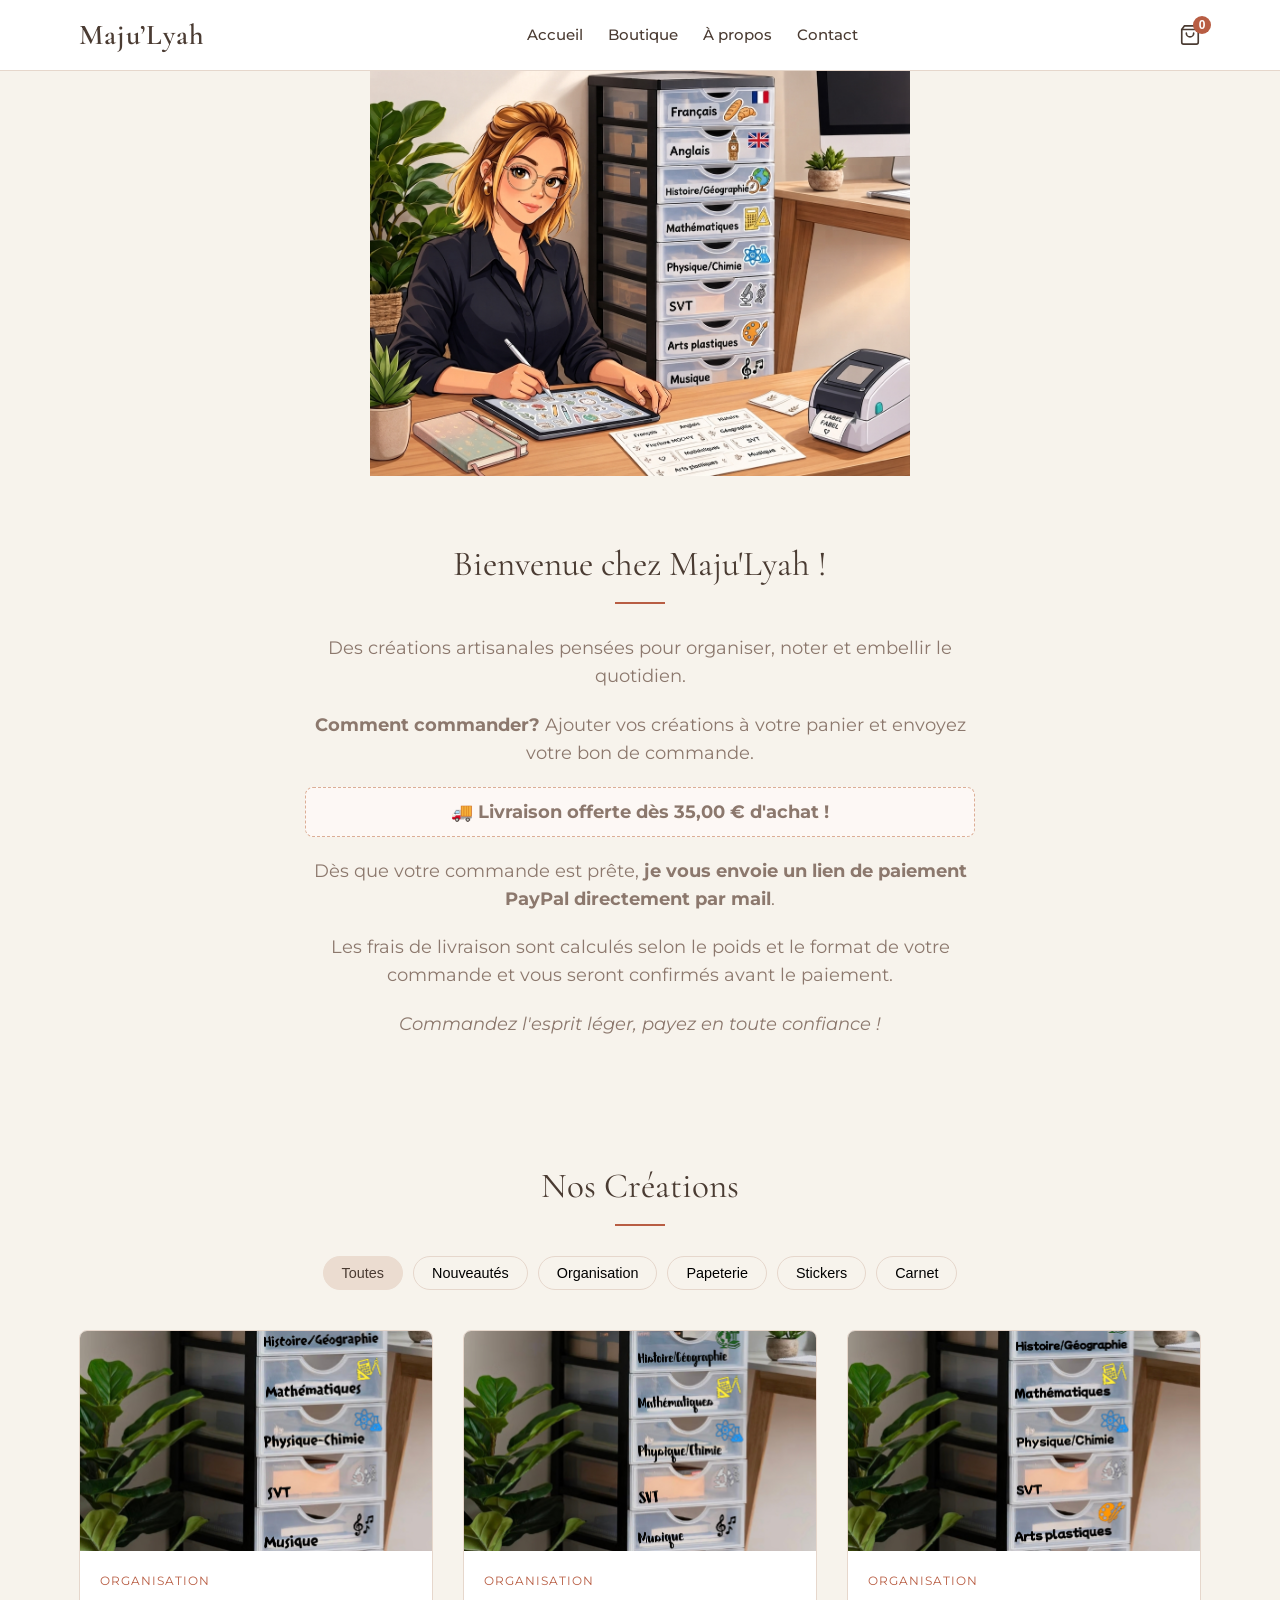
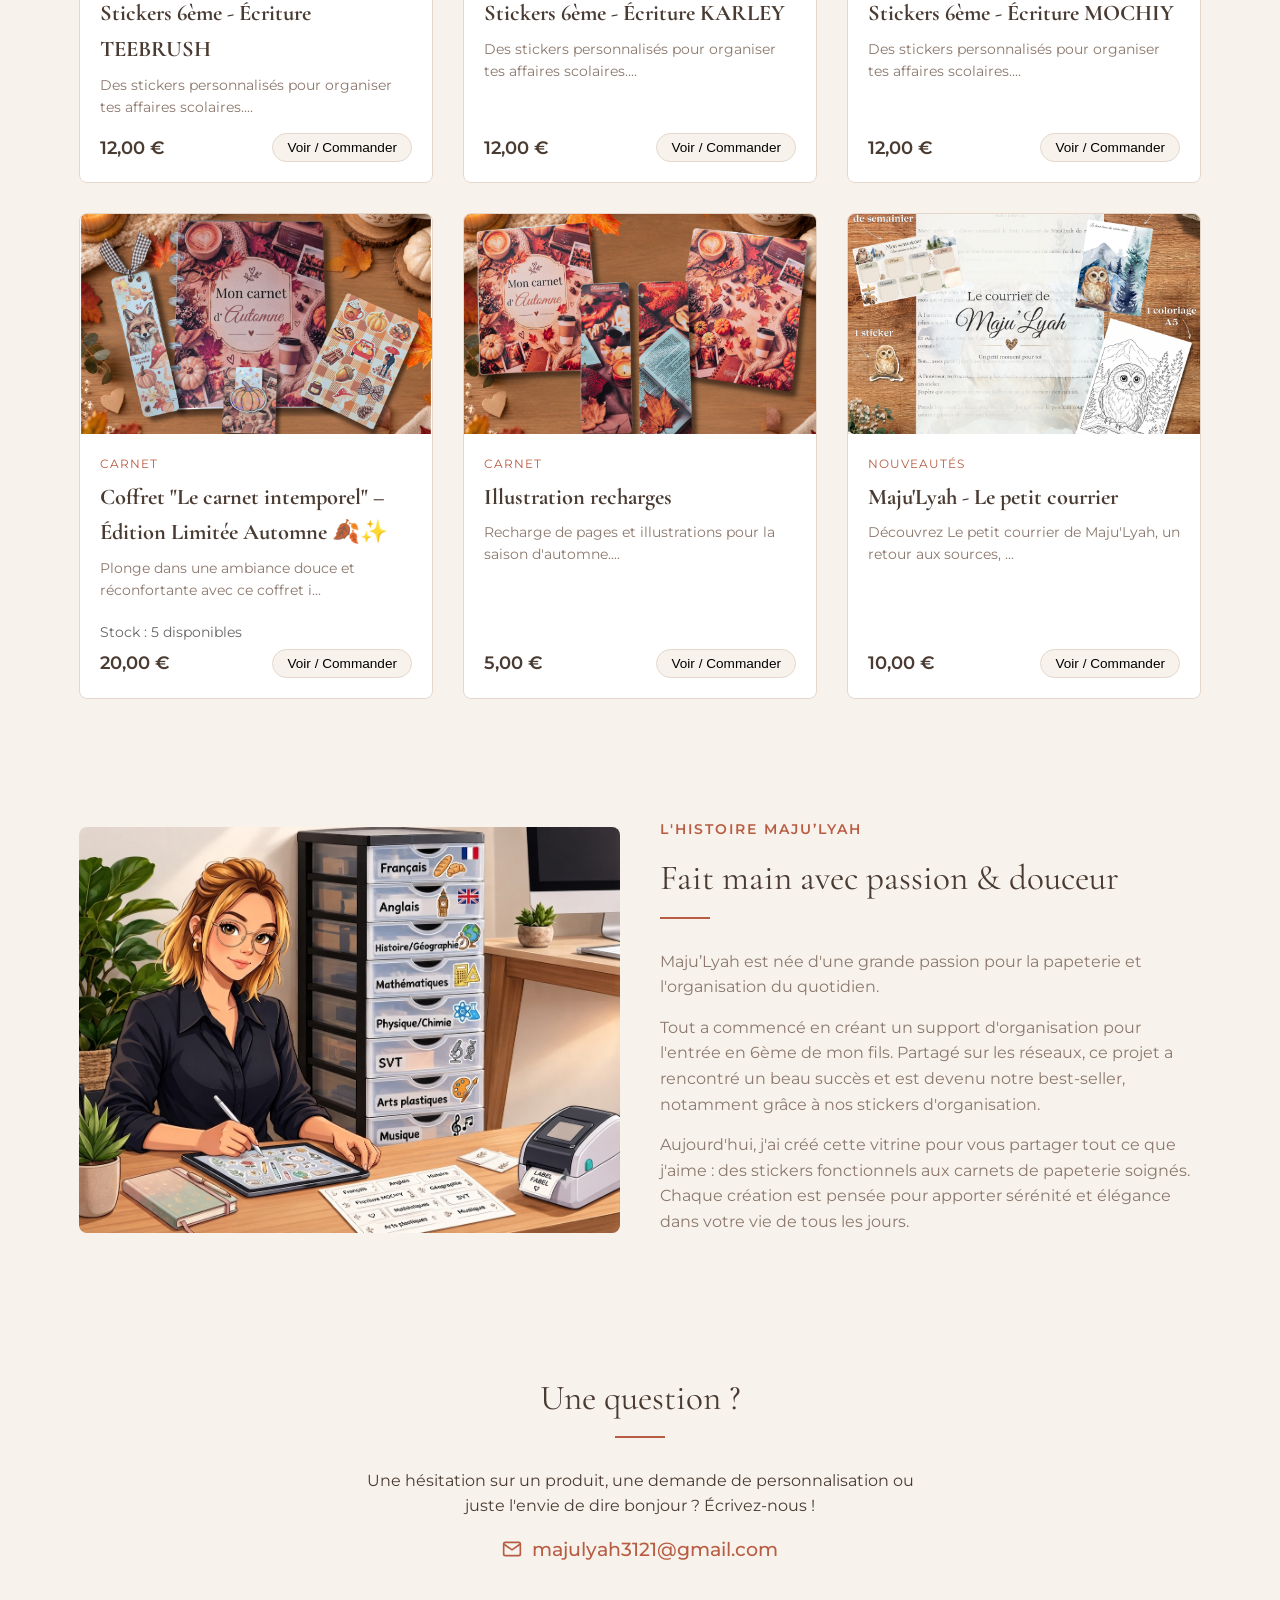
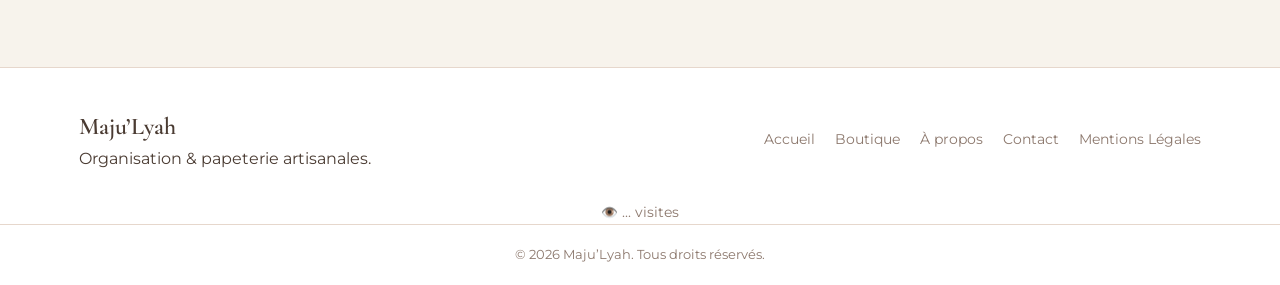
==== commit c4d12bec: "Add view counter to index.html" ====
--- a/index.html
+++ b/index.html
@@ -287,6 +287,11 @@
 
         </div>
 
+        <!-- COMPTEUR DE VUES AJOUTÉ ICI -->
+        <div style="text-align: center; margin-top: 15px; font-size: 0.85rem; color: #8c786d;">
+            👁️ <span id="visitCount">...</span> visites
+        </div>
+
         <div class="footer-bottom">
 
             <p>
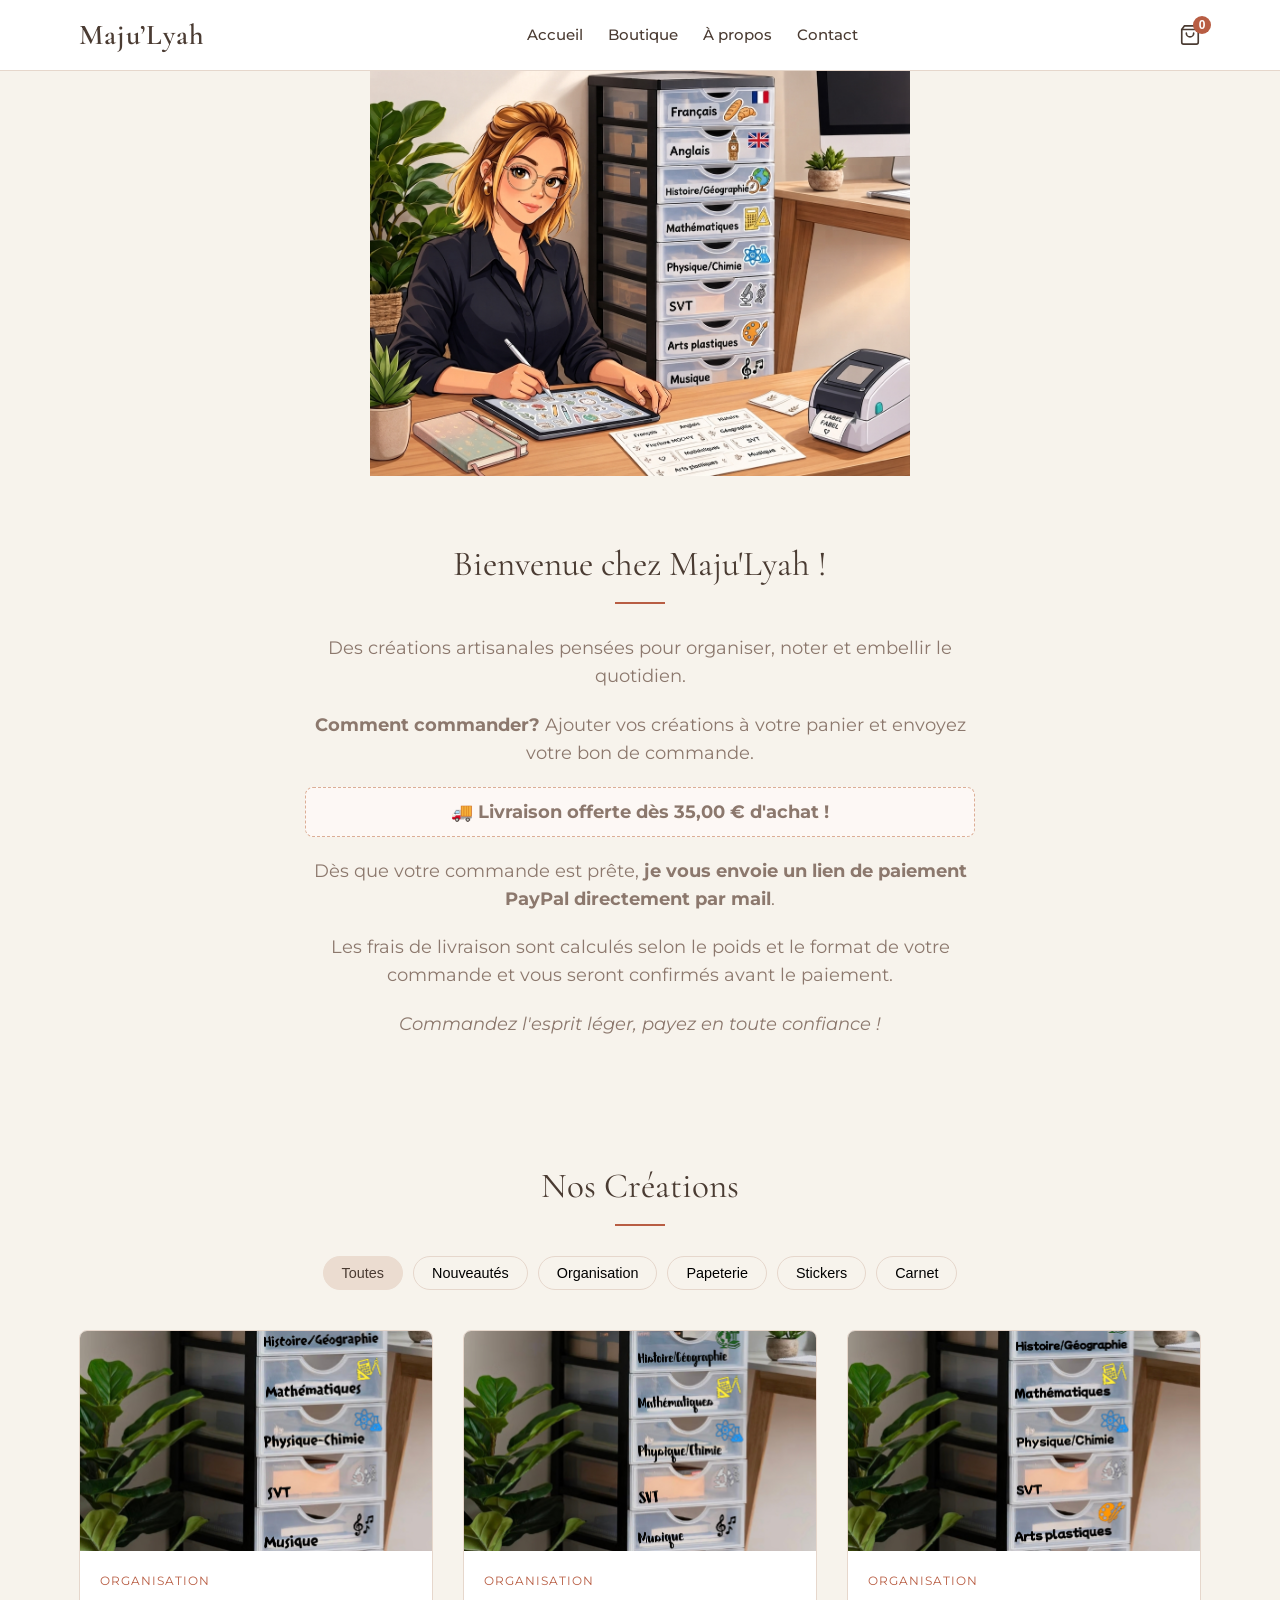
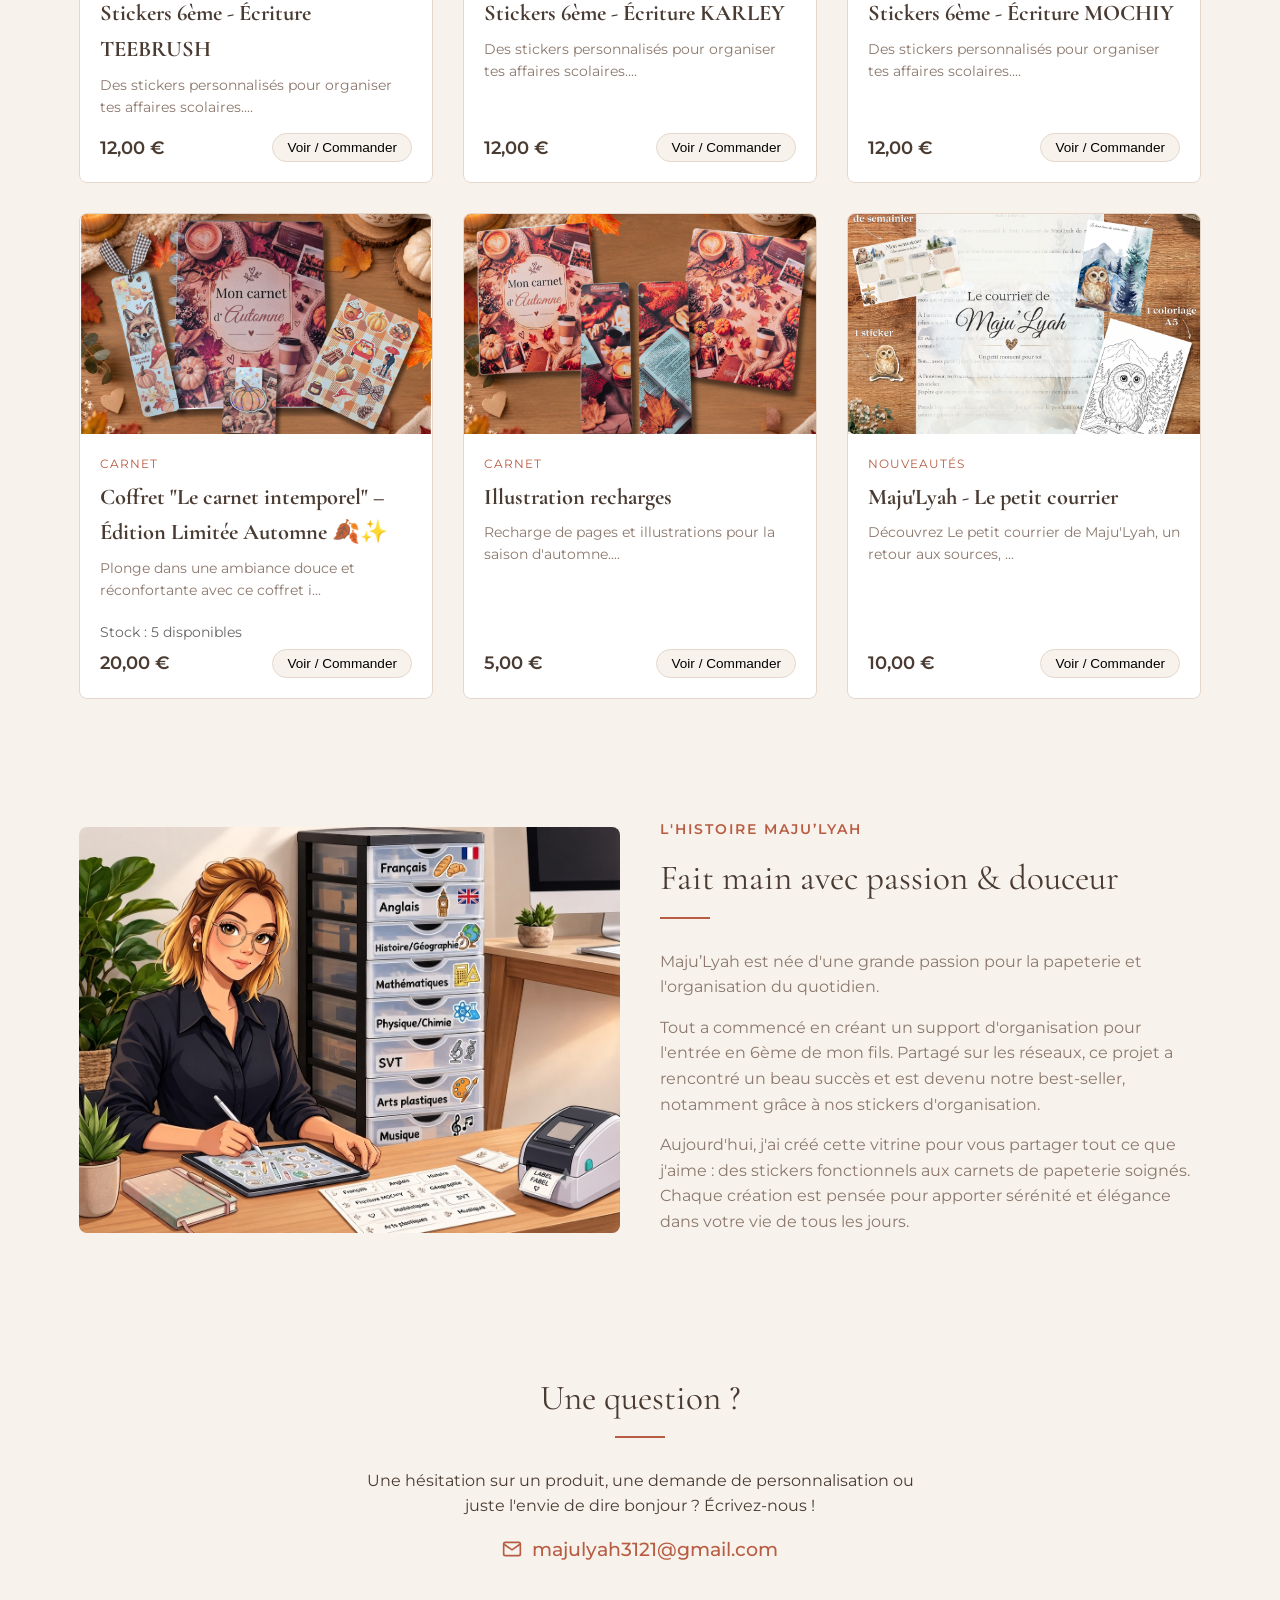
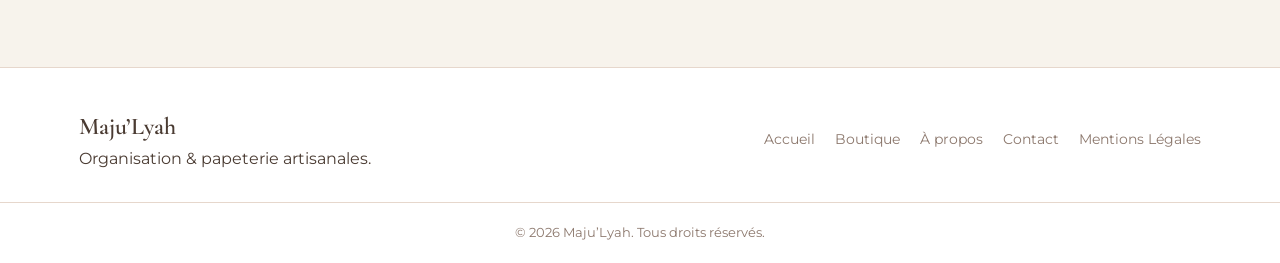
==== commit d126aad2: "Remove mobile menu button and update comments Removed mobile menu button from the navigation header " ====
--- a/index.html
+++ b/index.html
@@ -20,7 +20,7 @@
 <body>
 
     <!-- =========================================================
-         ENTÊTE / NAVIGATION
+         ENTÊTE / NAVIGATION (SANS BOUTON BURGER)
          ========================================================= -->
 
     <header class="navbar">
@@ -66,17 +66,6 @@
                     <span class="cart-count" id="cartCount">0</span>
                 </button>
 
-                <button
-                    class="mobile-menu-toggle"
-                    id="mobileMenuBtn"
-                    aria-label="Menu"
-                    type="button"
-                >
-                    <span></span>
-                    <span></span>
-                    <span></span>
-                </button>
-
             </div>
 
         </div>
@@ -287,7 +276,7 @@
 
         </div>
 
-        <!-- COMPTEUR DE VUES AJOUTÉ ICI -->
+        <!-- COMPTEUR DE VUES -->
         <div style="text-align: center; margin-top: 15px; font-size: 0.85rem; color: #8c786d;">
             👁️ <span id="visitCount">...</span> visites
         </div>
--- a/style.css
+++ b/style.css
@@ -120,19 +120,9 @@
 justify-content: center;
 }
 
+/* On masque le bouton burger partout */
 .mobile-menu-toggle {
-display: none;
-flex-direction: column;
-gap: 4px;
-background: none;
-border: none;
-cursor: pointer;
-}
-
-.mobile-menu-toggle span {
-width: 22px;
-height: 2px;
-background-color: var(--color-text);
+display: none !important;
 }
 
 /* ==========================================================================
@@ -730,19 +720,9 @@
 
 @media (max-width: 768px) {
 .nav-links {
-display: none;
-position: absolute;
-top: 70px;
-left: 0;
-width: 100%;
-background-color: var(--color-surface);
-flex-direction: column;
-padding: 20px;
-border-bottom: 1px solid var(--color-border);
-}
-
-.nav-links.mobile-open { display: flex; } 
-.mobile-menu-toggle { display: flex; } 
+display: none !important;
+}
+
 .hero-title { font-size: 2rem; } 
 .about-grid, .product-detail-grid { grid-template-columns: 1fr; } 
 .cart-drawer-content { width: 100% !important; max-width: 100% !important; padding-bottom: 180px !important; } 
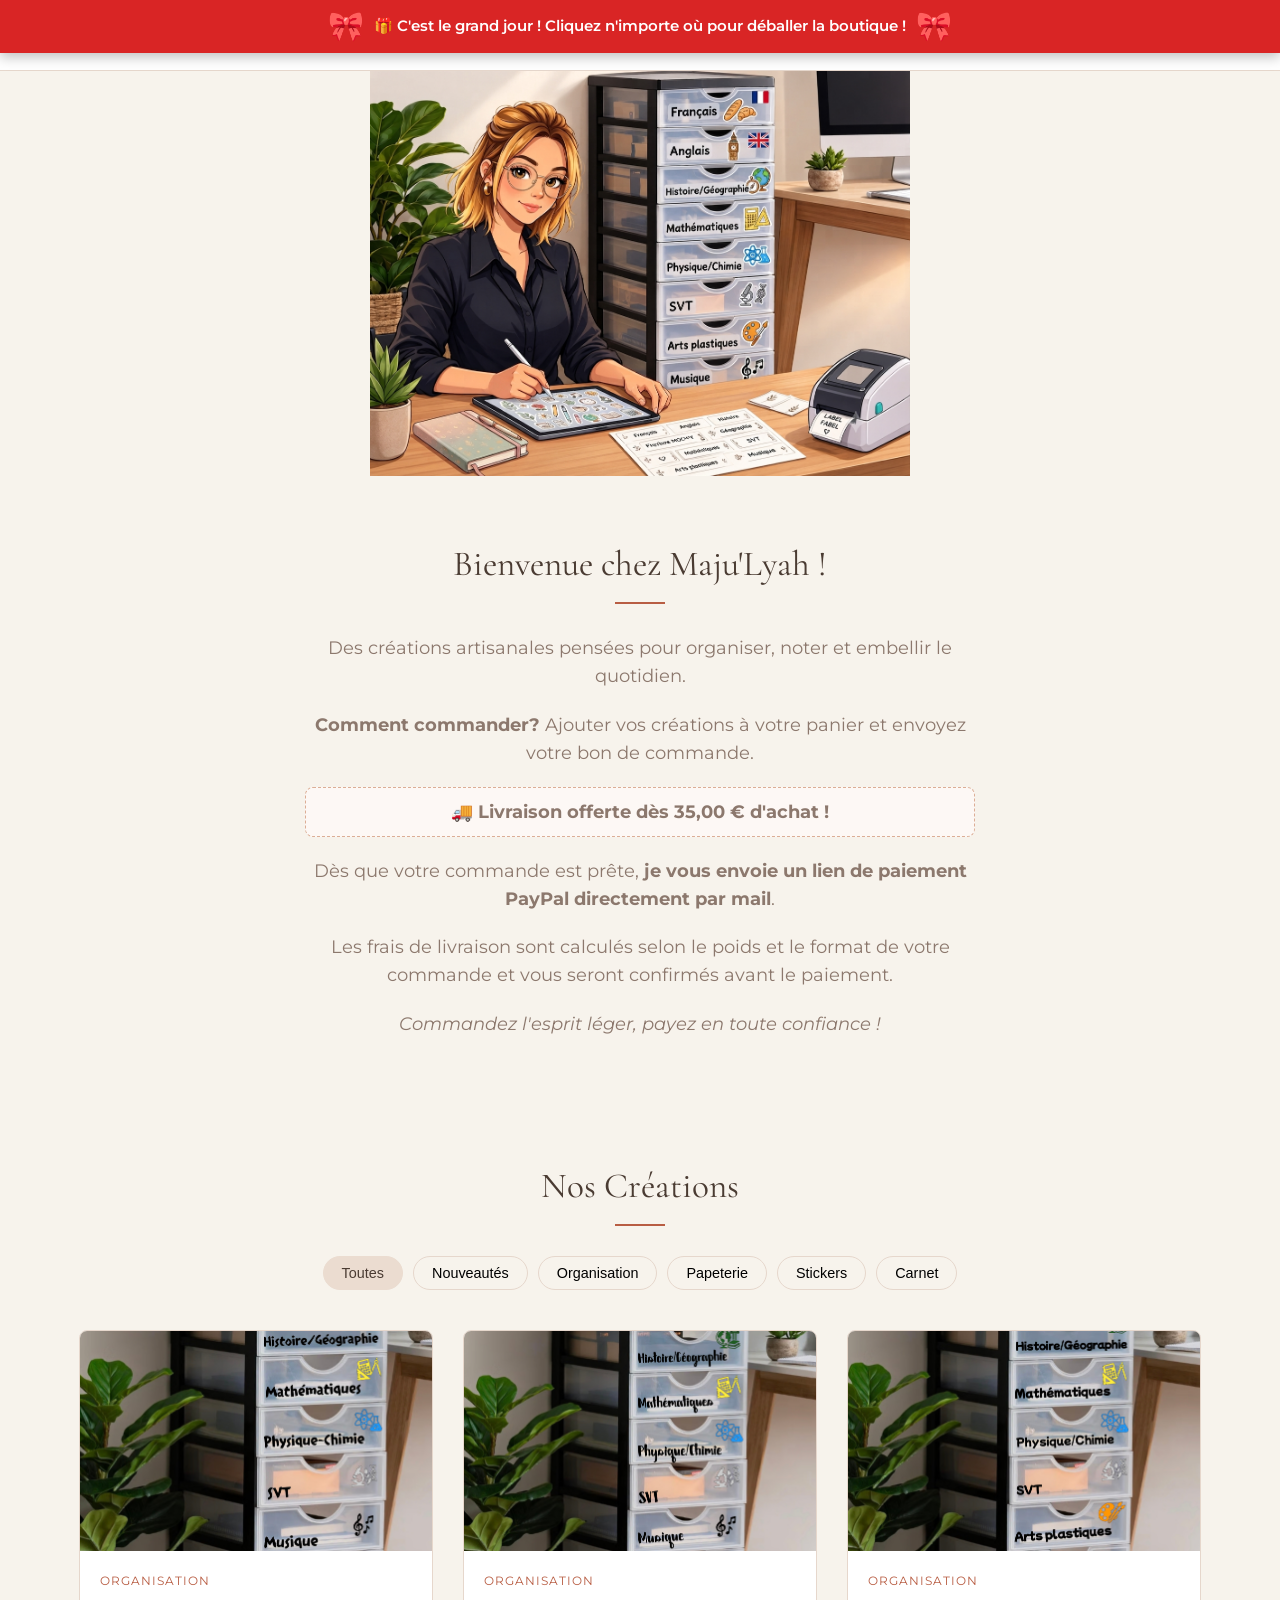
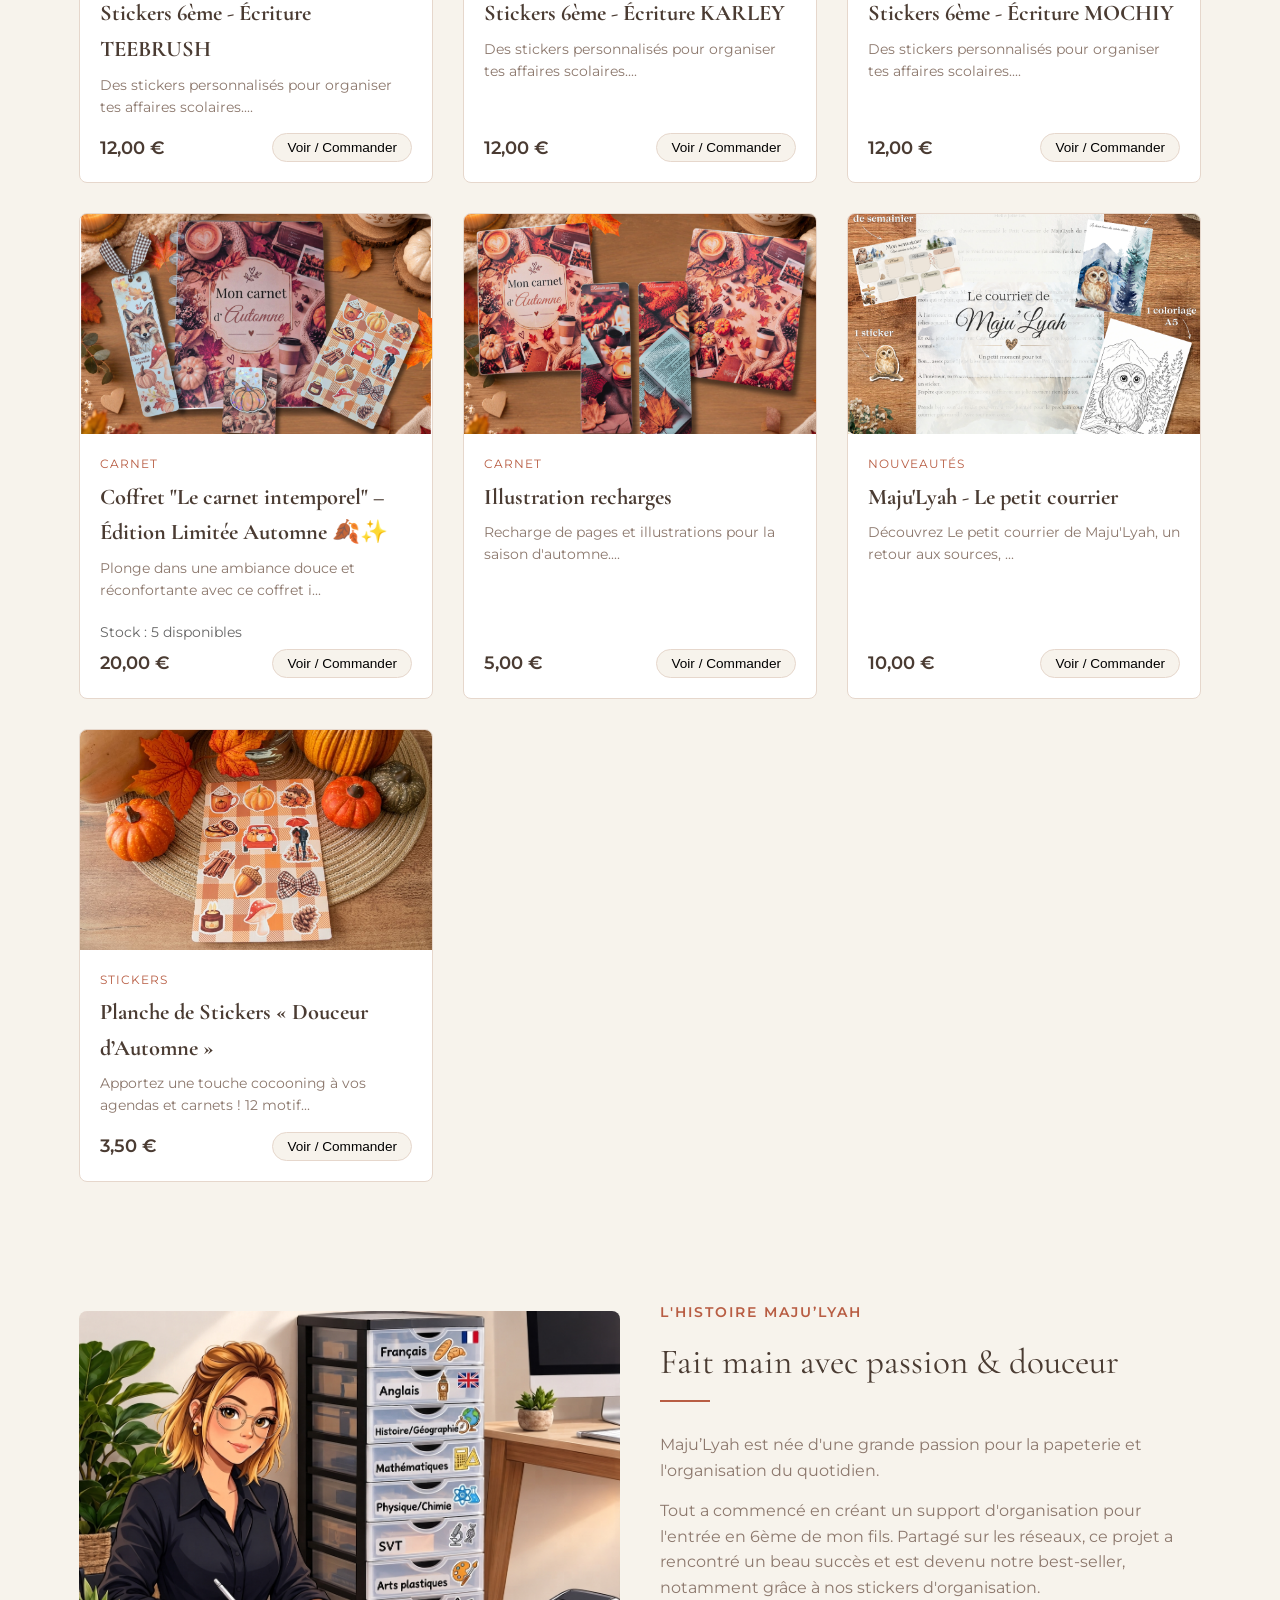
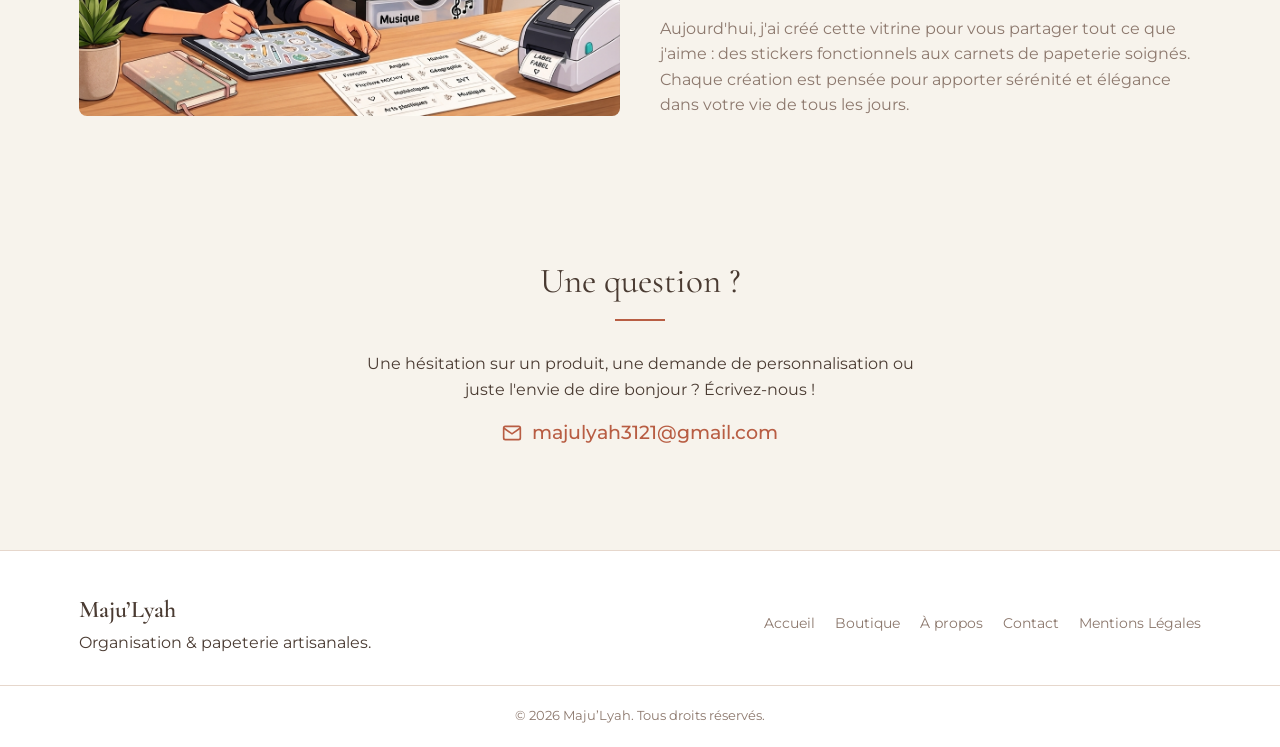
==== commit 94bd977f: "Add launch ribbon overlay to index.html" ====
--- a/index.html
+++ b/index.html
@@ -18,6 +18,18 @@
 </head>
 
 <body>
+
+    <!-- =========================================================
+         BANDEAU NŒUD ROUGE DE LANCEMENT (Cliquable pour déballer)
+         ========================================================= -->
+    <div id="launchRibbonOverlay" style="position: fixed; top: 0; left: 0; width: 100%; z-index: 9999; pointer-events: auto; cursor: pointer;">
+        <div style="background-color: #d92525; color: #ffffff; text-align: center; padding: 12px 15px; font-weight: 600; font-size: 0.95rem; box-shadow: 0 4px 12px rgba(0,0,0,0.25); display: flex; align-items: center; justify-content: center; gap: 10px;">
+            <span style="font-size: 1.8rem; line-height: 1;">🎀</span>
+            <span>🎁 C'est le grand jour ! Cliquez n'importe où pour déballer la boutique !</span>
+            <span style="font-size: 1.8rem; line-height: 1;">🎀</span>
+        </div>
+    </div>
+
 
     <!-- =========================================================
          ENTÊTE / NAVIGATION (SANS BOUTON BURGER)
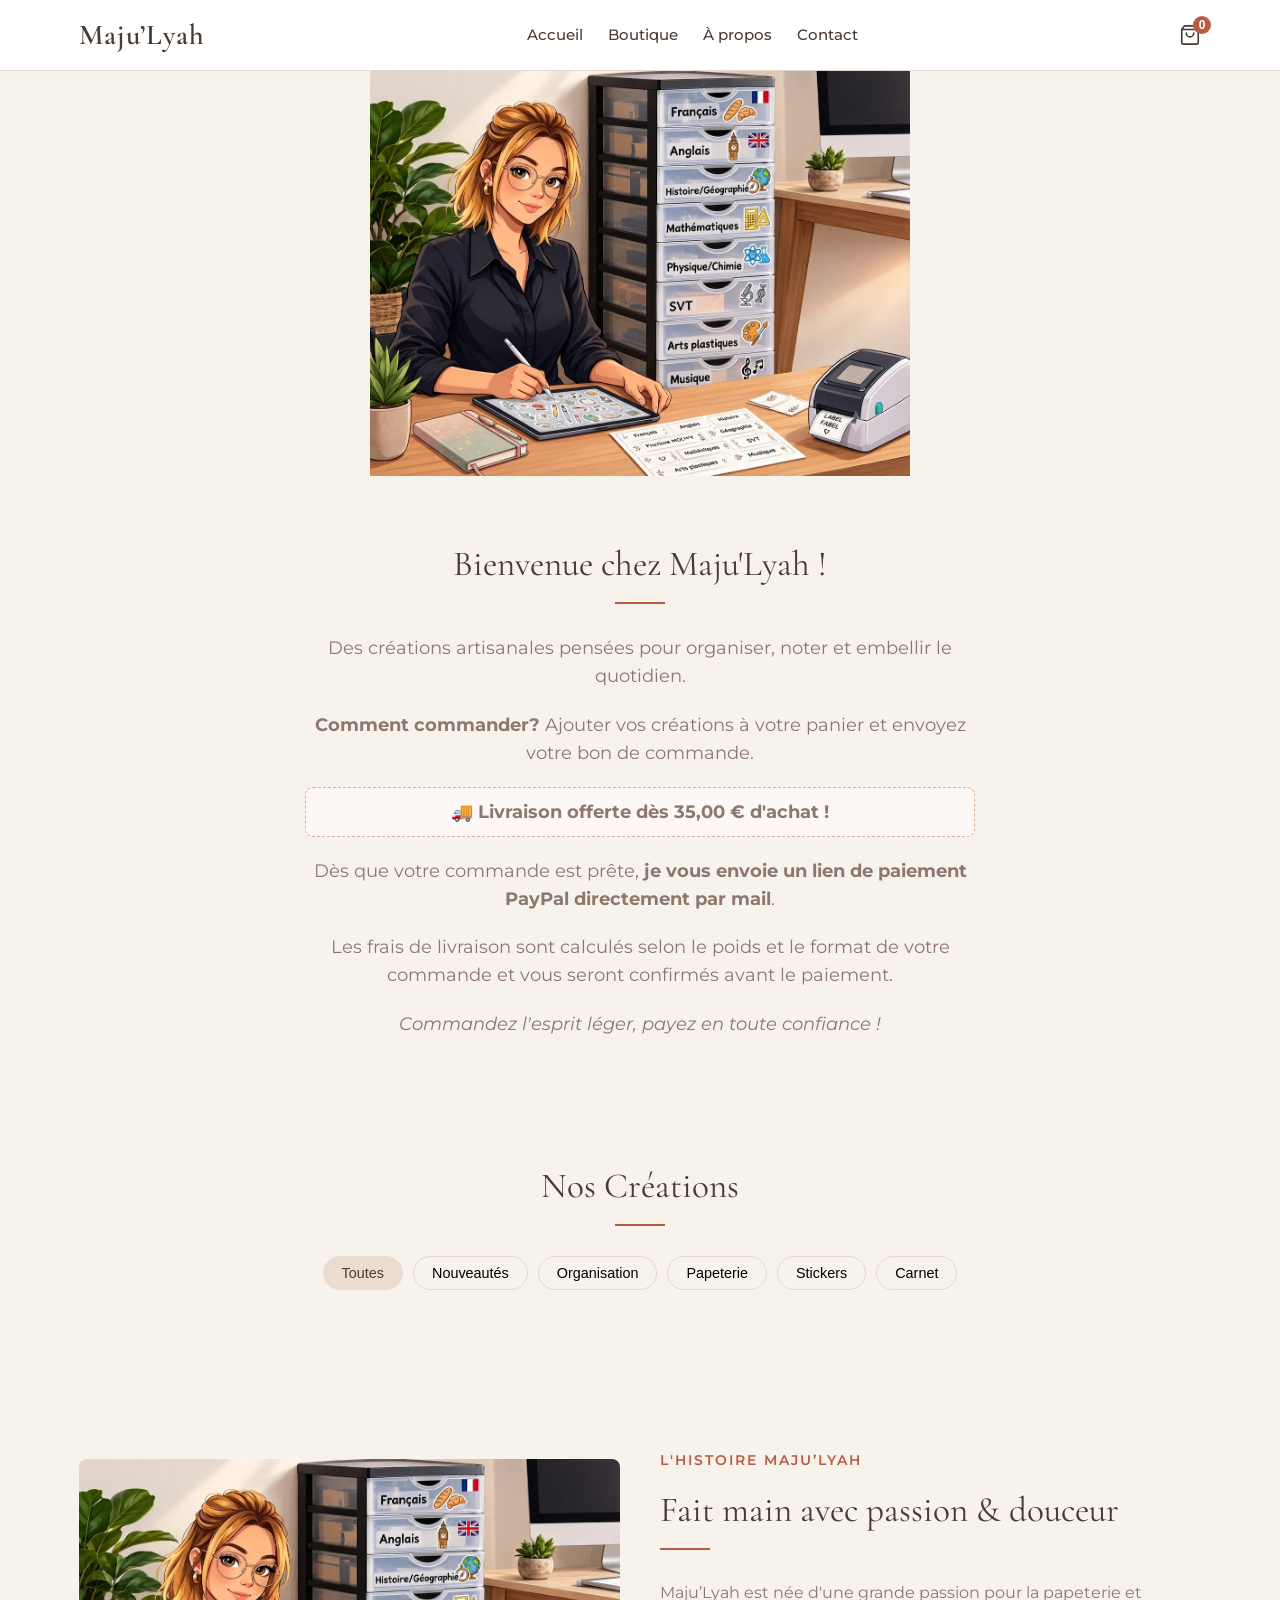
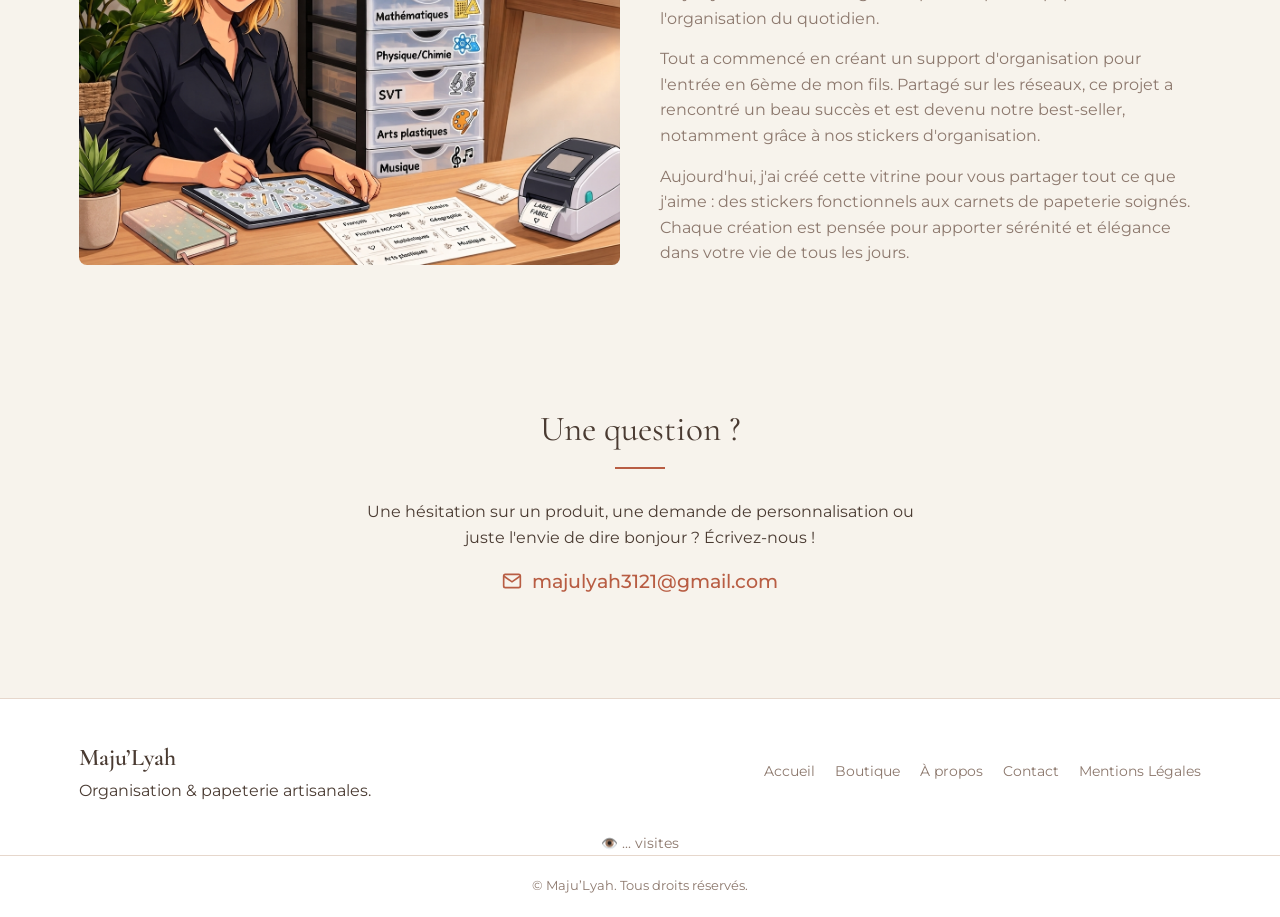
==== commit 227d8600: "Remove launch ribbon overlay from index.html Removed the launch ribbon overlay section from the HTML" ====
--- a/index.html
+++ b/index.html
@@ -18,18 +18,6 @@
 </head>
 
 <body>
-
-    <!-- =========================================================
-         BANDEAU NŒUD ROUGE DE LANCEMENT (Cliquable pour déballer)
-         ========================================================= -->
-    <div id="launchRibbonOverlay" style="position: fixed; top: 0; left: 0; width: 100%; z-index: 9999; pointer-events: auto; cursor: pointer;">
-        <div style="background-color: #d92525; color: #ffffff; text-align: center; padding: 12px 15px; font-weight: 600; font-size: 0.95rem; box-shadow: 0 4px 12px rgba(0,0,0,0.25); display: flex; align-items: center; justify-content: center; gap: 10px;">
-            <span style="font-size: 1.8rem; line-height: 1;">🎀</span>
-            <span>🎁 C'est le grand jour ! Cliquez n'importe où pour déballer la boutique !</span>
-            <span style="font-size: 1.8rem; line-height: 1;">🎀</span>
-        </div>
-    </div>
-
 
     <!-- =========================================================
          ENTÊTE / NAVIGATION (SANS BOUTON BURGER)
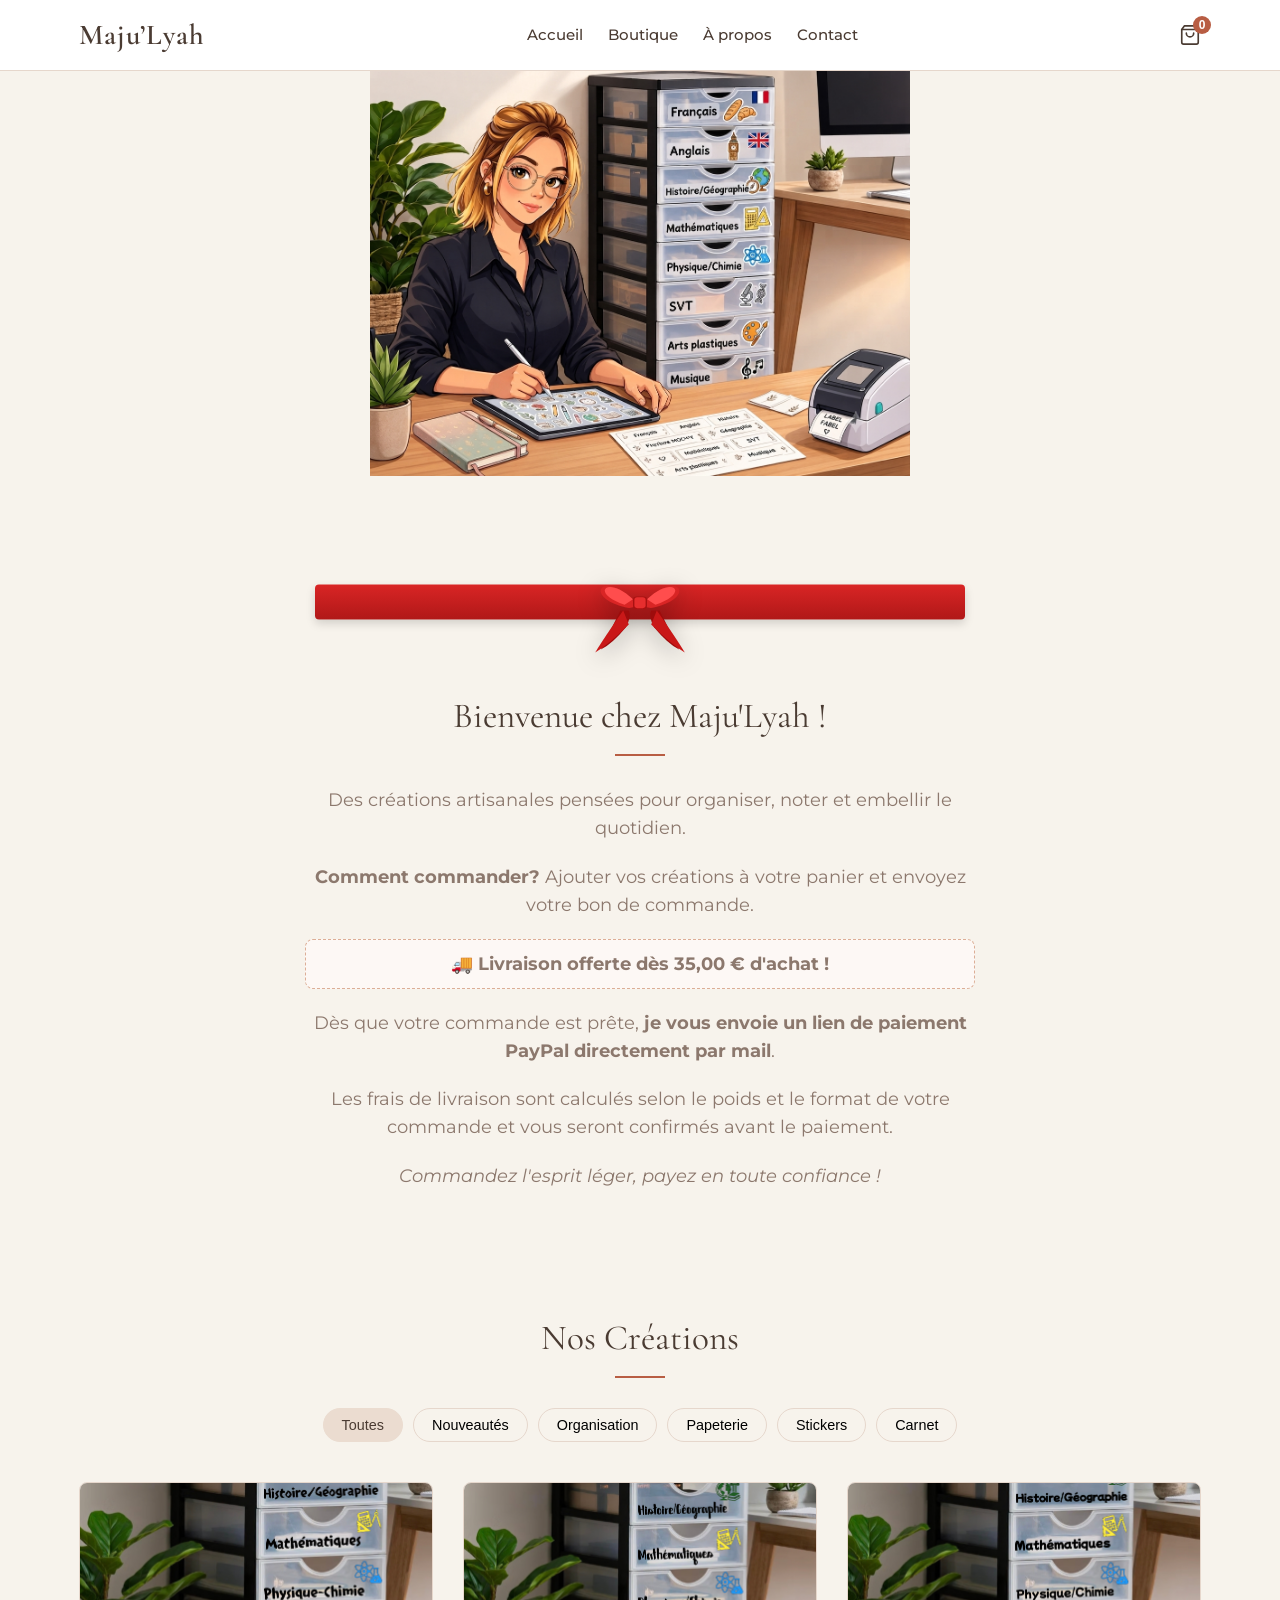
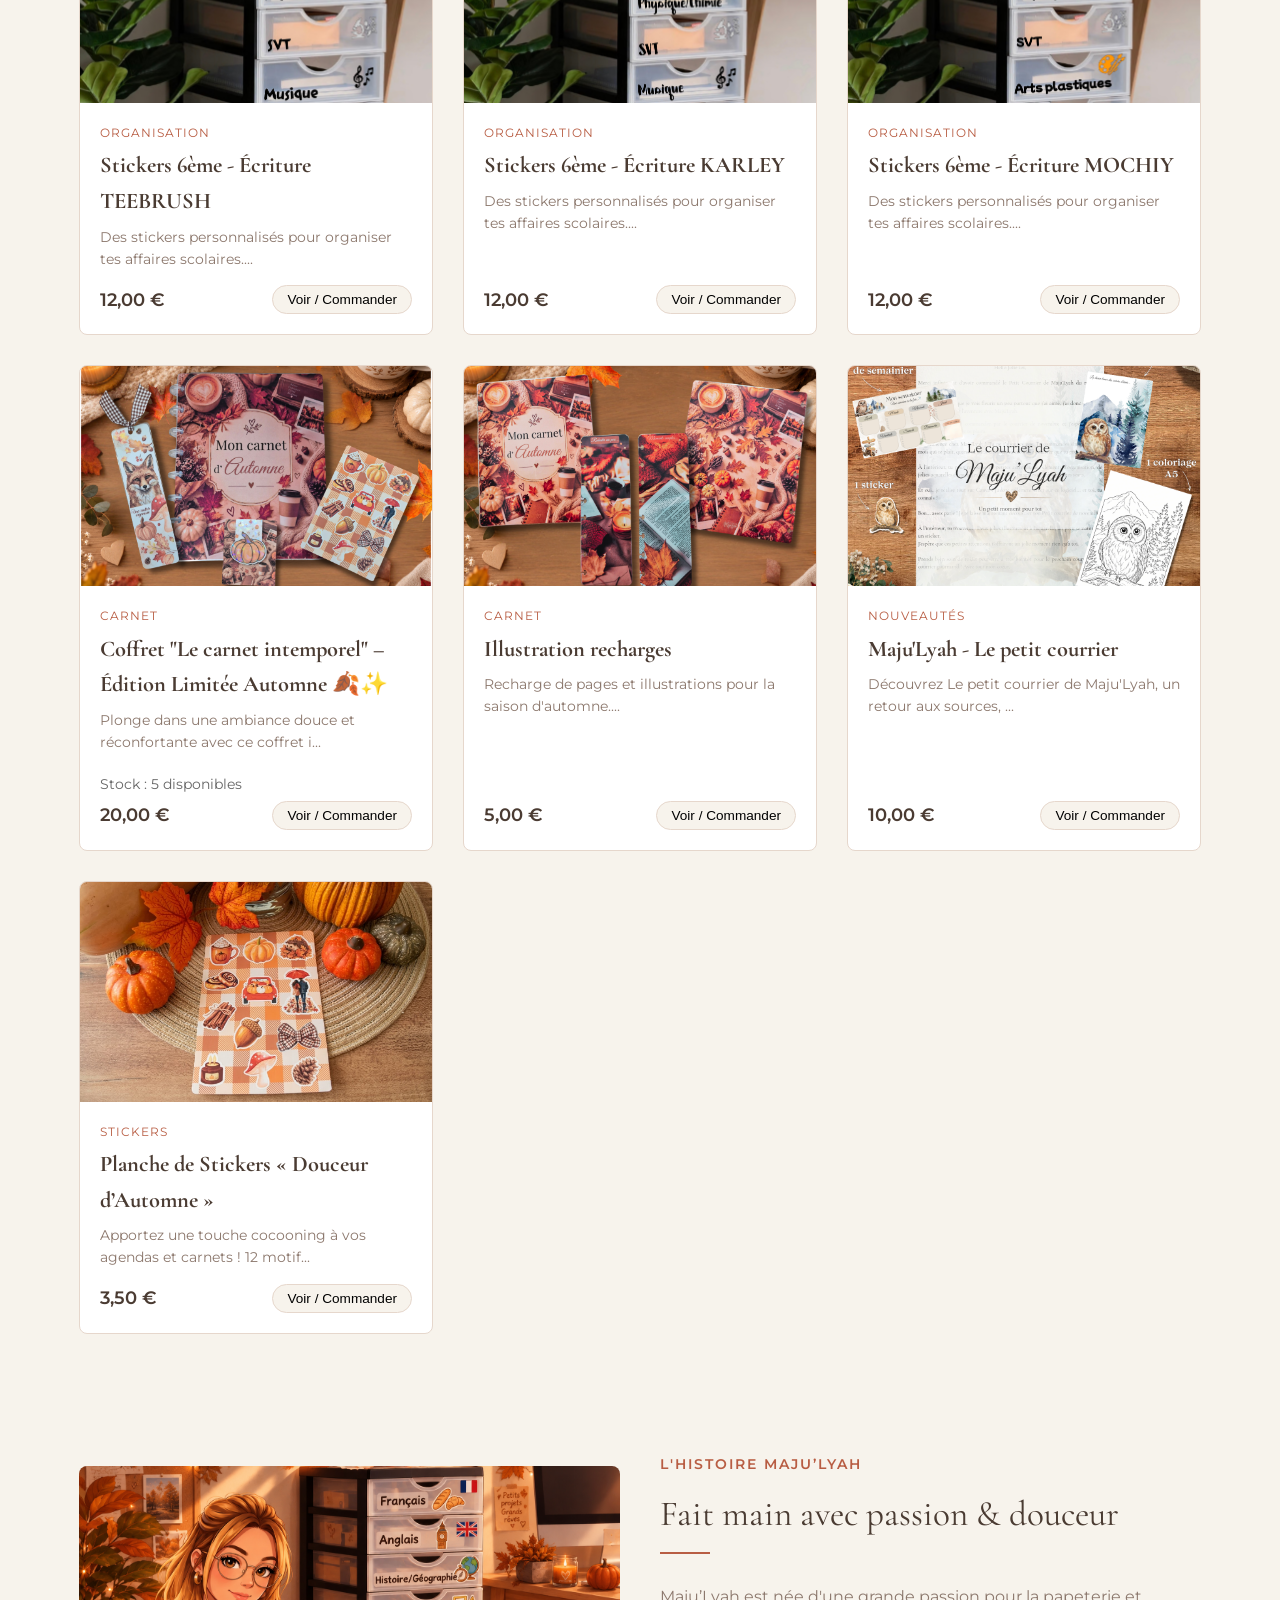
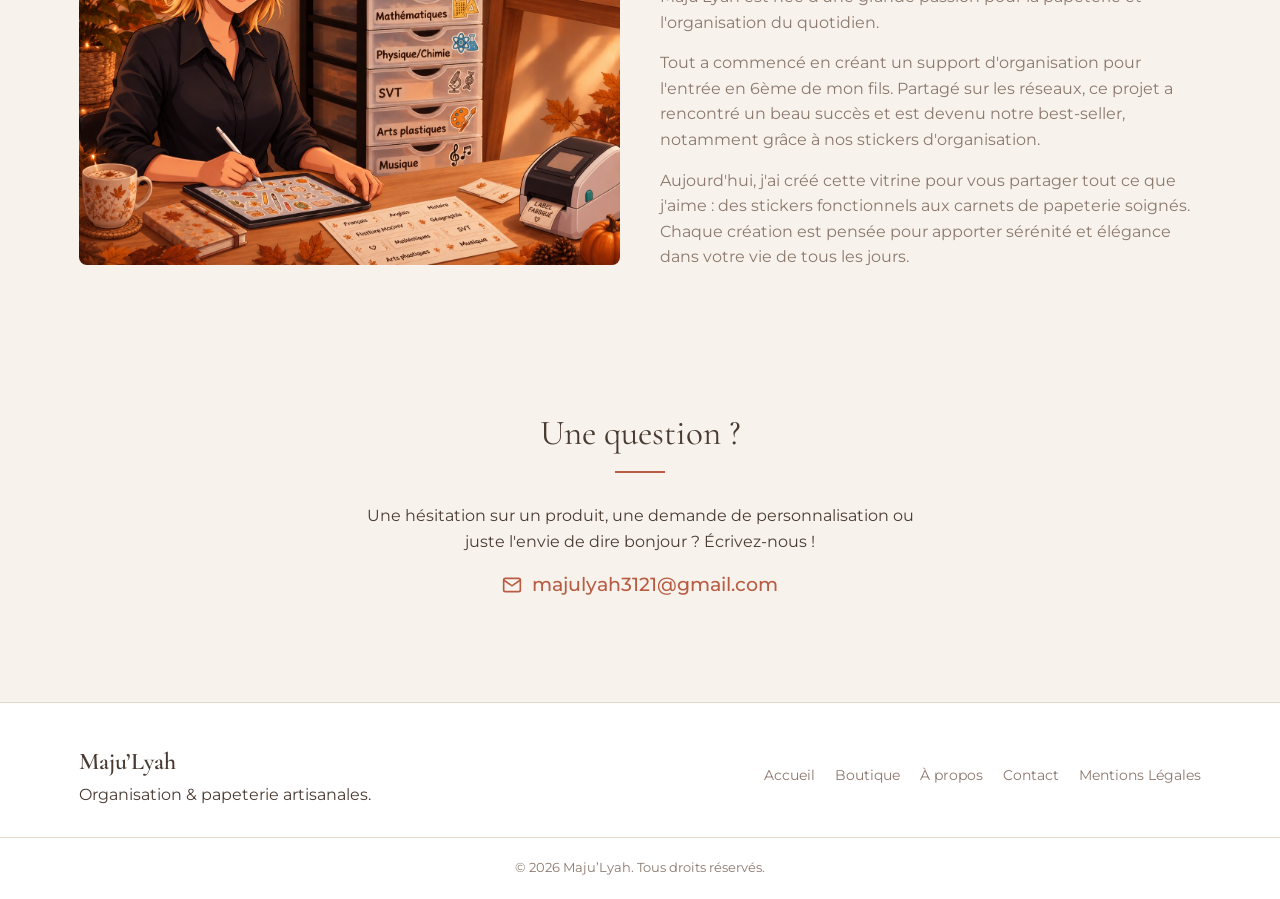
==== commit 4808ca39: "Update image source in index.html" ====
--- a/index.html
+++ b/index.html
@@ -164,10 +164,9 @@
             <div class="about-image-wrapper">
 
                 <img
-                    src="images/about2.jpg"
+                    src="images/file_00000000c1fc8210ae5e0fe177d3df02.png"
                     alt="Atelier Maju'Lyah"
                     class="about-img"
-                    onerror="this.src='https://images.unsplash.com/photo-1513519245088-0e12902e5a38?auto=format&fit=crop&w=800&q=80'"
                 >
 
             </div>
